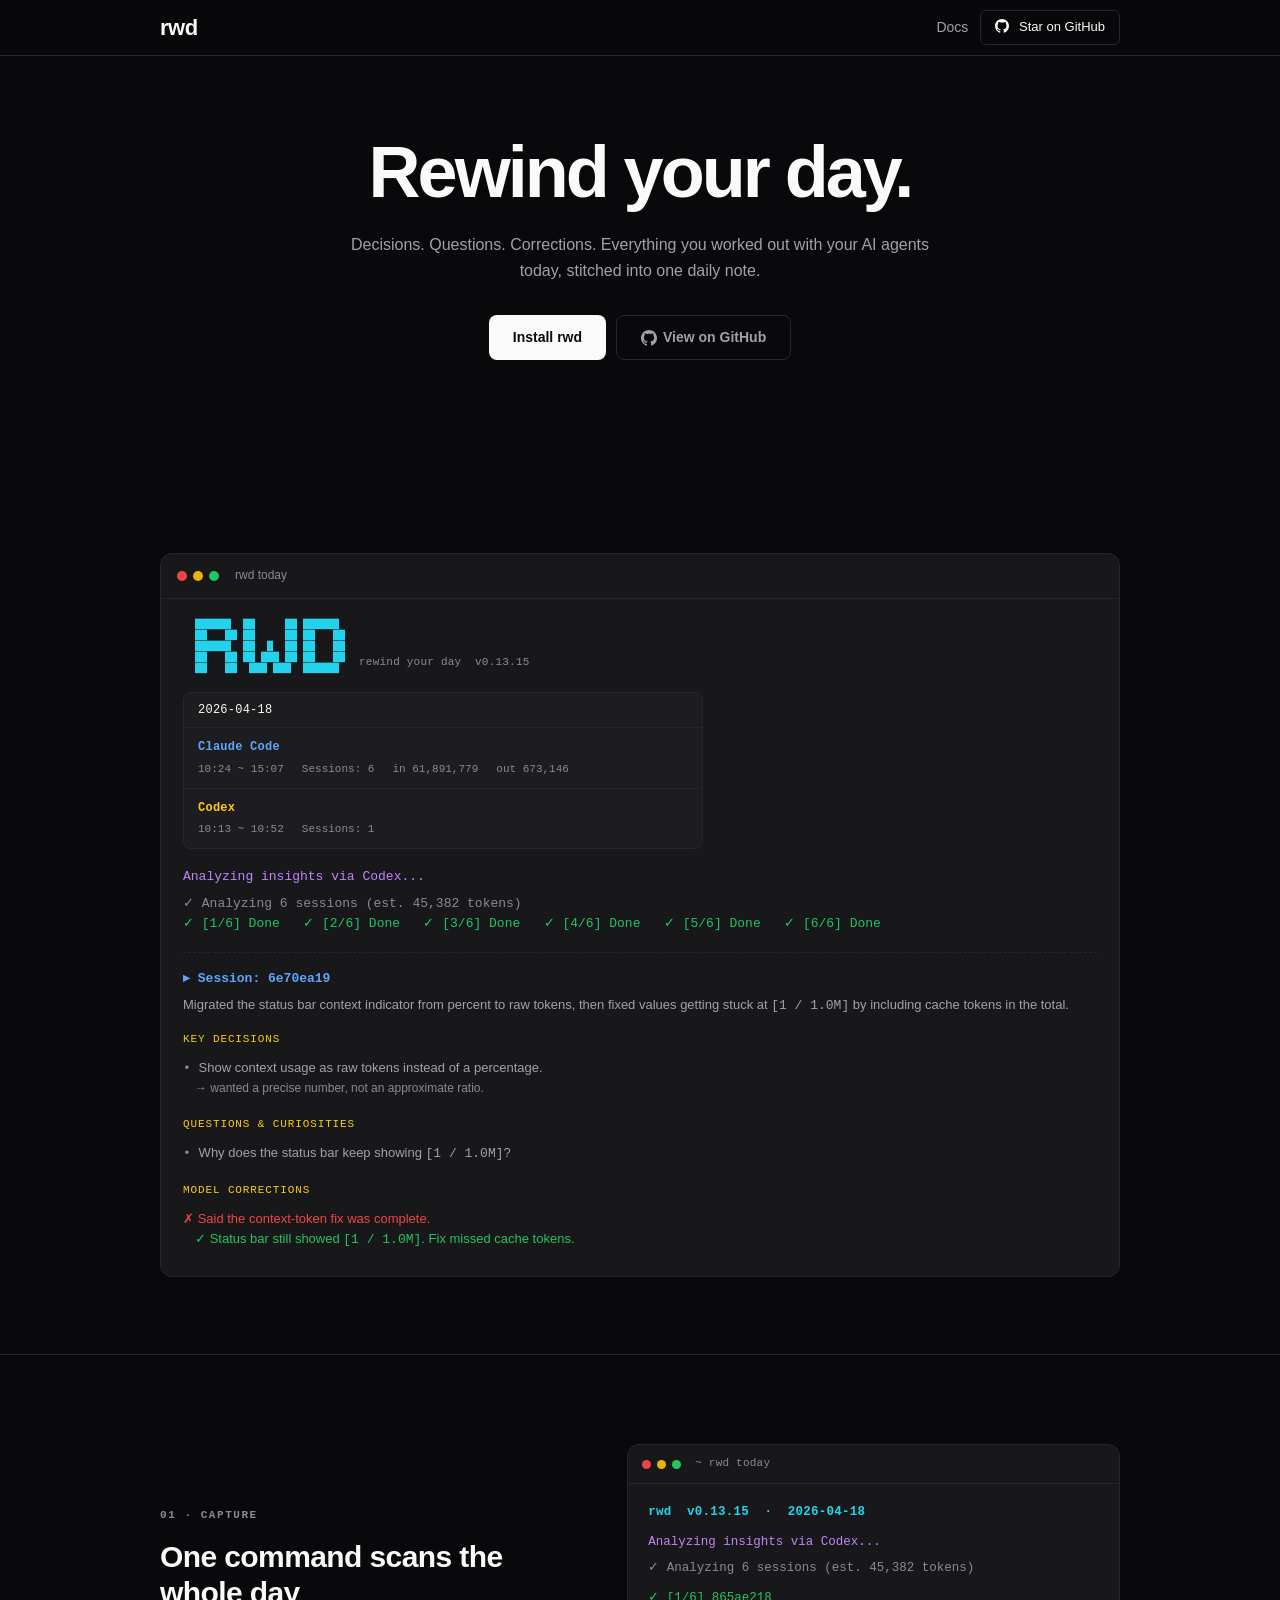
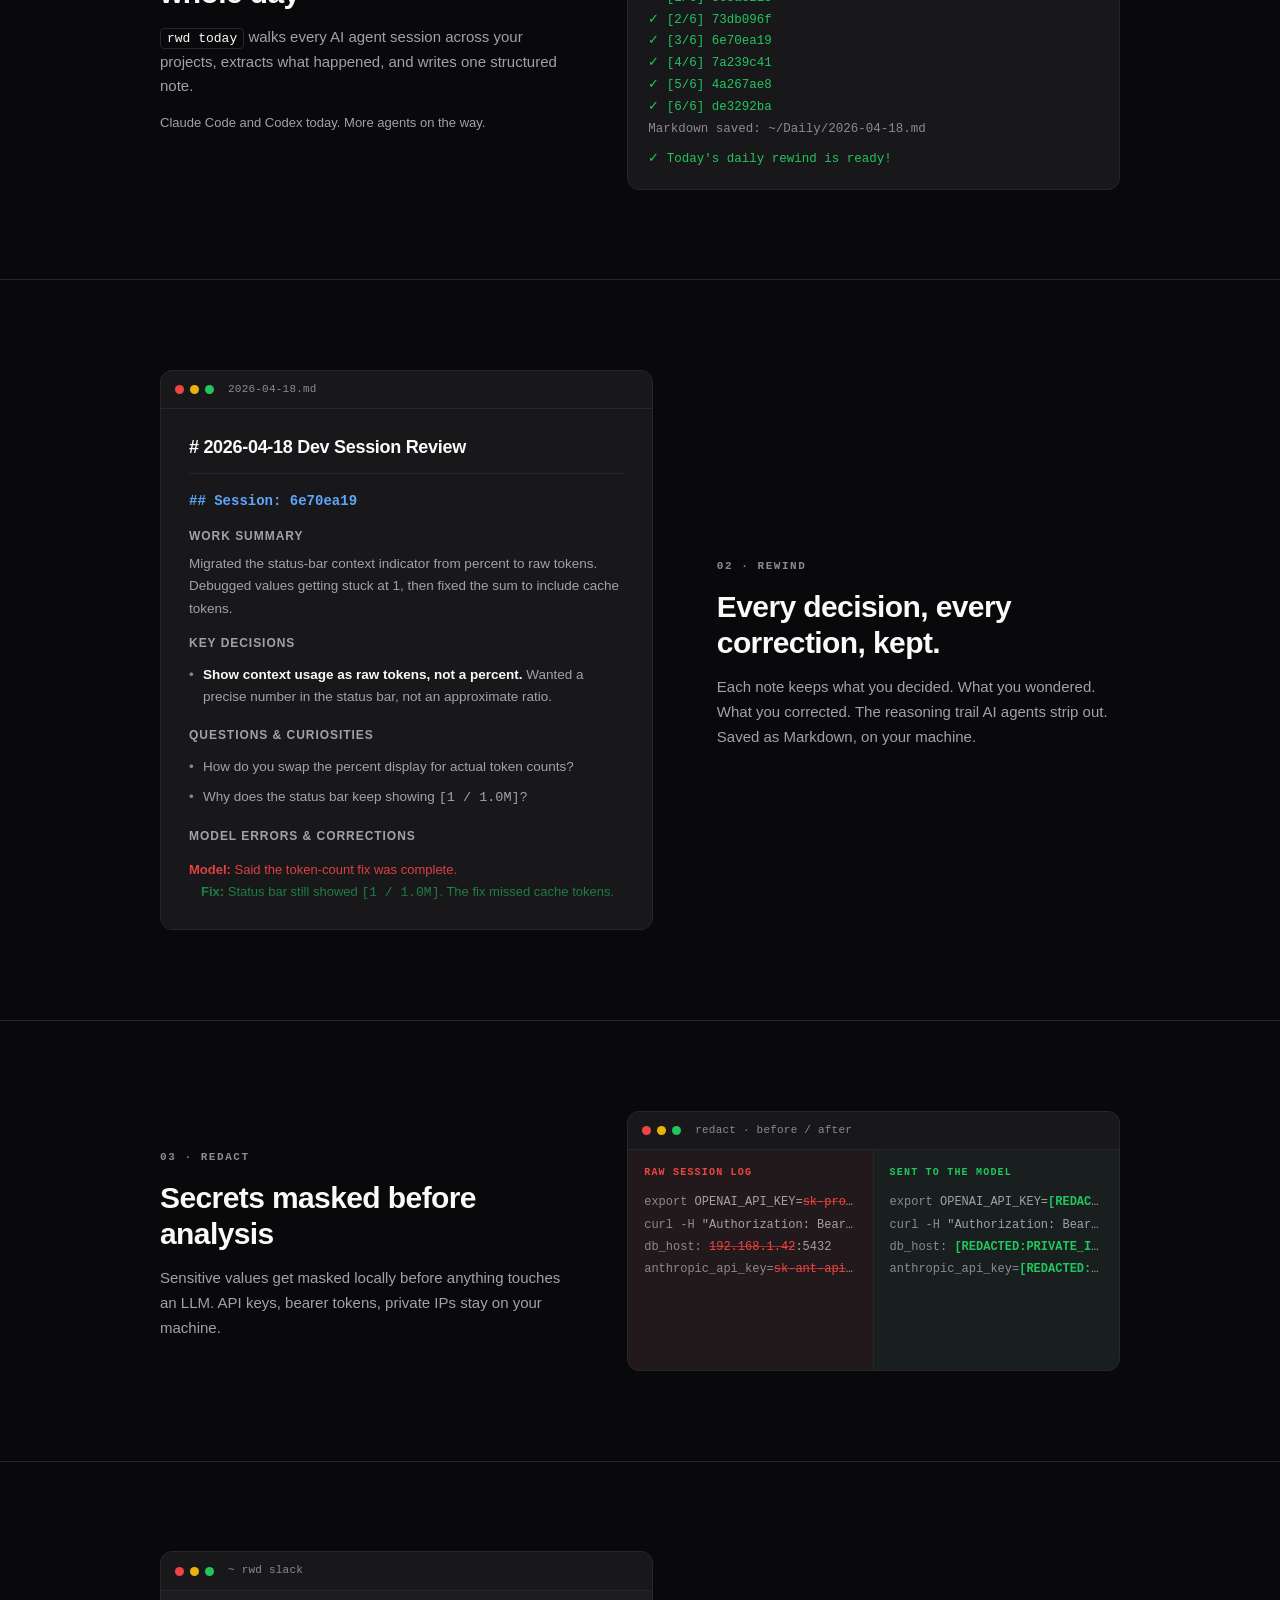
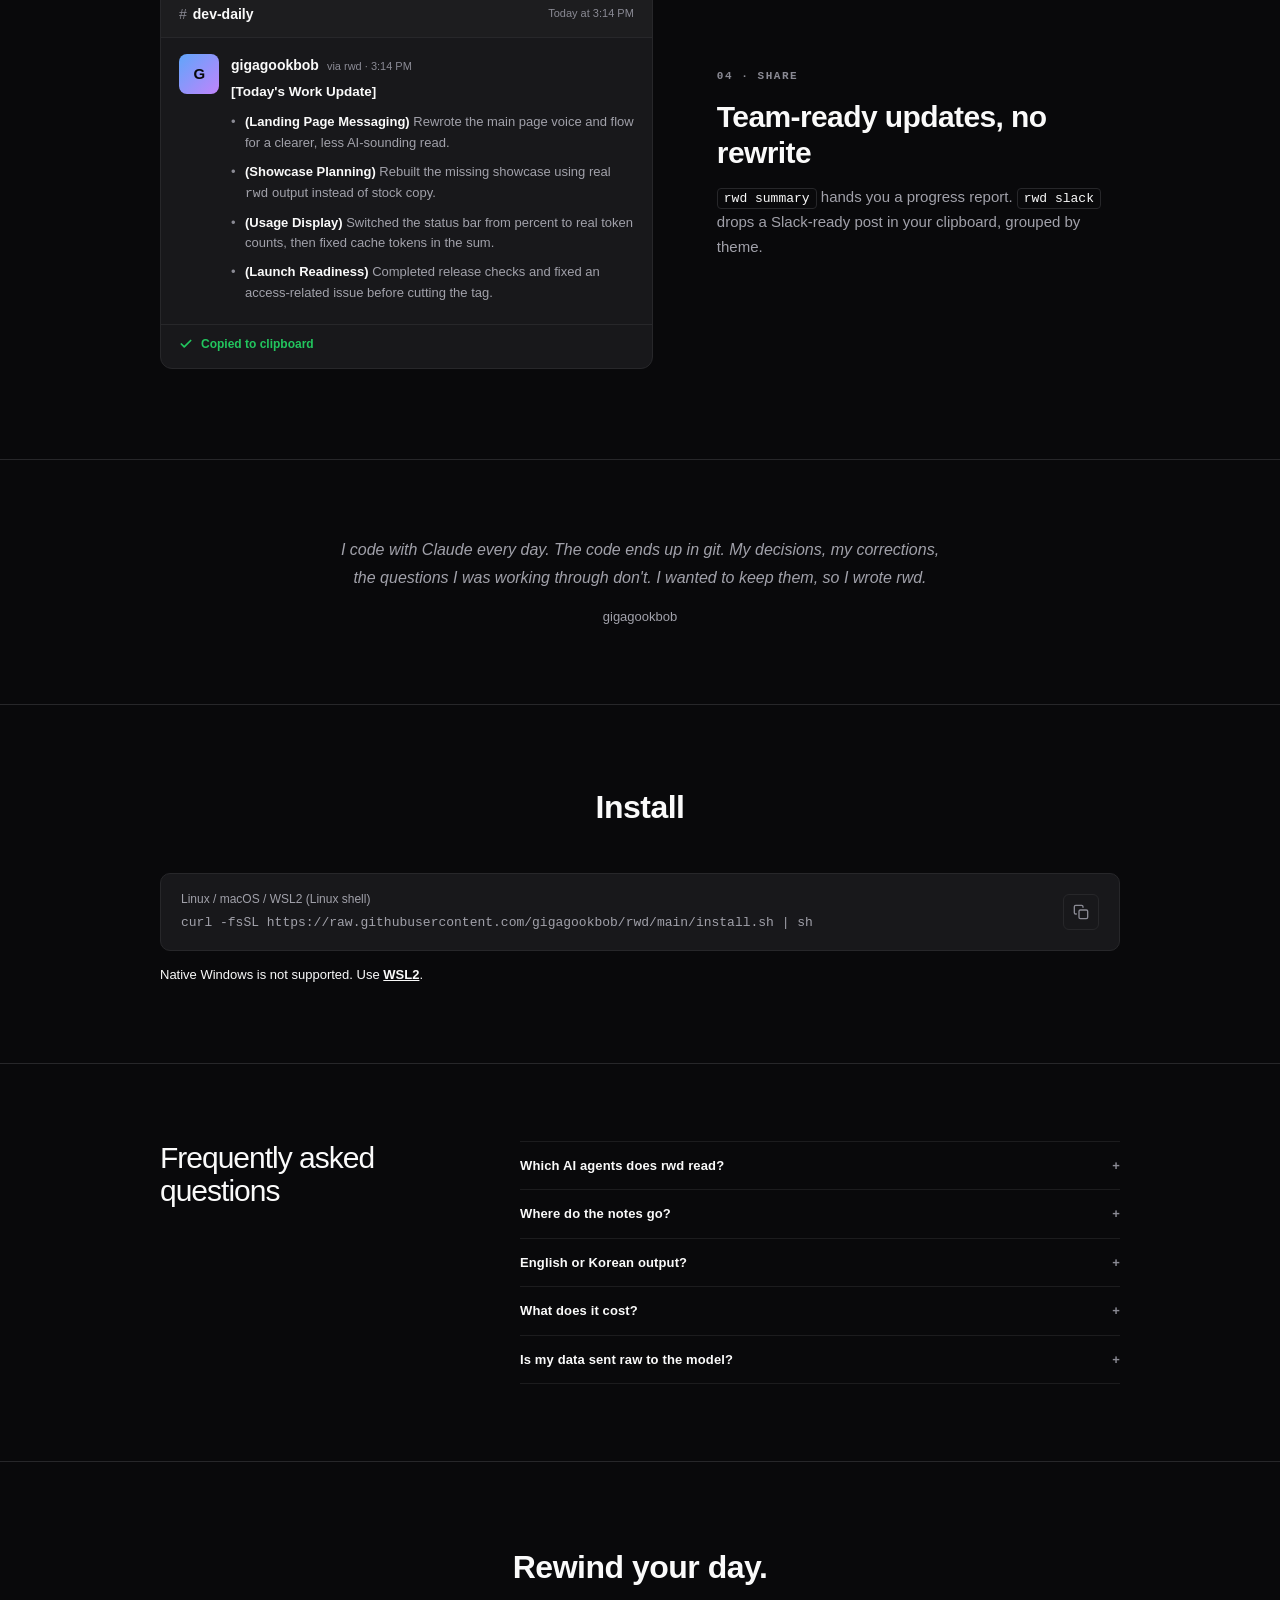
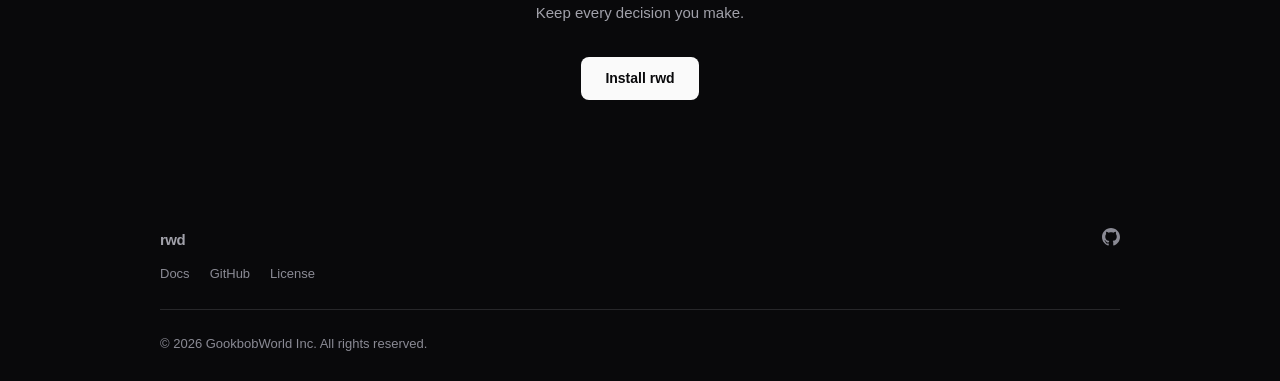
==== website/index.html @ d630ac43 "chore: initialize rewind monorepo (cli + website) Combine the rwd CLI and rwd-website projects into " ====
<!doctype html>
<html lang="en">
  <head>
    <meta charset="UTF-8" />
    <meta name="viewport" content="width=device-width, initial-scale=1.0" />
    <title>rwd: Rewind your day. Daily notes for Claude Code, Codex, and other AI agents.</title>
    <meta
      name="description"
      content="Open-source CLI for AI agents like Claude Code and Codex. Turns your coding day into one daily note of decisions, questions, and corrections."
    />
    <meta name="robots" content="index,follow,max-image-preview:large" />
    <meta name="theme-color" content="#09090b" />
    <link rel="canonical" href="https://www.rewind.day/" />
    <link rel="icon" href="/favicon.svg" type="image/svg+xml" />
    <link rel="icon" href="/favicon.ico" sizes="any" />

    <!-- Open Graph -->
    <meta
      property="og:title"
      content="rwd: Rewind your day. Daily notes for Claude Code, Codex, and other AI agents."
    />
    <meta
      property="og:description"
      content="Open-source CLI for AI agents like Claude Code and Codex. Turns your coding day into one daily note of decisions, questions, and corrections."
    />
    <meta property="og:type" content="website" />
    <meta property="og:url" content="https://www.rewind.day/" />
    <meta property="og:site_name" content="rwd" />
    <meta property="og:image" content="https://www.rewind.day/assets/og-image.png" />
    <meta property="og:image:secure_url" content="https://www.rewind.day/assets/og-image.png" />
    <meta property="og:image:type" content="image/png" />
    <meta property="og:image:width" content="1200" />
    <meta property="og:image:height" content="630" />
    <meta
      property="og:image:alt"
      content="rwd, an open-source CLI that turns your AI agent sessions into a daily note."
    />
    <meta property="og:locale" content="en_US" />

    <!-- Twitter -->
    <meta name="twitter:card" content="summary_large_image" />
    <meta
      name="twitter:title"
      content="rwd: Rewind your day. Daily notes for Claude Code, Codex, and other AI agents."
    />
    <meta
      name="twitter:description"
      content="Open-source CLI for AI agents like Claude Code and Codex. Turns your coding day into one daily note of decisions, questions, and corrections."
    />
    <meta name="twitter:image" content="https://www.rewind.day/assets/og-image.png" />
    <meta
      name="twitter:image:alt"
      content="rwd, an open-source CLI that turns your AI agent sessions into a daily note."
    />

    <!-- Schema.org -->
    <script type="application/ld+json">
      {
        "@context": "https://schema.org",
        "@graph": [
          {
            "@type": "WebSite",
            "name": "rwd",
            "url": "https://www.rewind.day/",
            "description": "Open-source CLI for AI agents like Claude Code and Codex. Turns your coding day into one daily note of decisions, questions, and corrections."
          },
          {
            "@type": "SoftwareApplication",
            "name": "rwd",
            "applicationCategory": "DeveloperApplication",
            "operatingSystem": "macOS, Linux, WSL2 (Linux shell)",
            "description": "Open-source CLI for AI agents like Claude Code and Codex. Turns your coding day into one daily note of decisions, questions, and corrections.",
            "url": "https://www.rewind.day/",
            "image": "https://www.rewind.day/assets/og-image.png",
            "license": "https://github.com/gigagookbob/rwd/blob/main/LICENSE",
            "sameAs": ["https://github.com/gigagookbob/rwd"],
            "offers": {
              "@type": "Offer",
              "price": "0",
              "priceCurrency": "USD"
            },
            "featureList": [
              "Capture sessions from Claude Code and Codex automatically",
              "Keep decisions, questions, and corrections in a daily Markdown note",
              "Mask API keys, tokens, and private IPs locally before analysis",
              "Generate shareable summaries and Slack-ready posts"
            ]
          },
          {
            "@type": "FAQPage",
            "mainEntity": [
              {
                "@type": "Question",
                "name": "Which AI agents does rwd read?",
                "acceptedAnswer": {
                  "@type": "Answer",
                  "text": "Claude Code and Codex today. More CLIs on the way."
                }
              },
              {
                "@type": "Question",
                "name": "Where do the notes go?",
                "acceptedAnswer": {
                  "@type": "Answer",
                  "text": "Any folder you choose, as Markdown. Works well with Obsidian but doesn't require it."
                }
              },
              {
                "@type": "Question",
                "name": "English or Korean output?",
                "acceptedAnswer": {
                  "@type": "Answer",
                  "text": "Both. Add --lang en or --lang ko to today, summary, or slack."
                }
              },
              {
                "@type": "Question",
                "name": "What does it cost?",
                "acceptedAnswer": {
                  "@type": "Answer",
                  "text": "rwd is free and MIT licensed. You bring your own API key for whichever model it uses."
                }
              },
              {
                "@type": "Question",
                "name": "Is my data sent raw to the model?",
                "acceptedAnswer": {
                  "@type": "Answer",
                  "text": "No. API keys, bearer tokens, and private IPs are masked locally before anything is sent."
                }
              }
            ]
          }
        ]
      }
    </script>

    <link rel="stylesheet" href="css/00-tokens.css?v=6" />
    <link rel="stylesheet" href="css/01-base.css?v=6" />
    <link rel="stylesheet" href="css/02-layout.css?v=6" />
    <link rel="stylesheet" href="css/03-components.css?v=6" />
    <link rel="stylesheet" href="css/04-showcase.css?v=6" />
    <link rel="stylesheet" href="css/05-utilities.css?v=6" />
    <link rel="stylesheet" href="css/06-responsive.css?v=6" />
  </head>
  <body>
    <svg
      aria-hidden="true"
      focusable="false"
      width="0"
      height="0"
      style="position: absolute; width: 0; height: 0; overflow: hidden"
    >
      <symbol id="icon-github" viewBox="0 0 32 32">
        <path
          fill-rule="evenodd"
          clip-rule="evenodd"
          d="M16 0C7.16 0 0 7.16 0 16C0 23.08 4.58 29.06 10.94 31.18C11.74 31.32 12.04 30.84 12.04 30.42C12.04 30.04 12.02 28.78 12.02 27.44C8 28.18 6.96 26.46 6.64 25.56C6.46 25.1 5.68 23.68 5 23.3C4.44 23 3.64 22.26 4.98 22.24C6.24 22.22 7.14 23.4 7.44 23.88C8.88 26.3 11.18 25.62 12.1 25.2C12.24 24.16 12.66 23.46 13.12 23.06C9.56 22.66 5.84 21.28 5.84 15.16C5.84 13.42 6.46 11.98 7.48 10.86C7.32 10.46 6.76 8.82 7.64 6.62C7.64 6.62 8.98 6.2 12.04 8.26C13.32 7.9 14.68 7.72 16.04 7.72C17.4 7.72 18.76 7.9 20.04 8.26C23.1 6.18 24.44 6.62 24.44 6.62C25.32 8.82 24.76 10.46 24.6 10.86C25.62 11.98 26.24 13.4 26.24 15.16C26.24 21.3 22.5 22.66 18.94 23.06C19.52 23.56 20.02 24.52 20.02 26.02C20.02 28.16 20 29.88 20 30.42C20 30.84 20.3 31.34 21.1 31.18C27.42 29.06 32 23.06 32 16C32 7.16 24.84 0 16 0Z"
        />
      </symbol>
      <symbol
        id="icon-copy"
        viewBox="0 0 24 24"
        fill="none"
        stroke="currentColor"
        stroke-width="2"
        stroke-linecap="round"
        stroke-linejoin="round"
      >
        <rect x="9" y="9" width="13" height="13" rx="2" ry="2" />
        <path d="M5 15H4a2 2 0 0 1-2-2V4a2 2 0 0 1 2-2h9a2 2 0 0 1 2 2v1" />
      </symbol>
      <symbol
        id="icon-check"
        viewBox="0 0 24 24"
        fill="none"
        stroke="currentColor"
        stroke-width="2"
        stroke-linecap="round"
        stroke-linejoin="round"
      >
        <polyline points="20 6 9 17 4 12" />
      </symbol>
    </svg>

    <!-- Nav -->
    <nav class="nav" aria-label="Primary">
      <div class="nav-inner">
        <div class="nav-left">
          <a href="/" class="nav-logo">rwd</a>
        </div>
        <div class="nav-right">
          <a
            href="https://github.com/gigagookbob/rwd#readme"
            target="_blank"
            rel="noopener"
            class="nav-link"
            >Docs</a
          >
          <a
            href="https://github.com/gigagookbob/rwd"
            target="_blank"
            rel="noopener"
            class="nav-github-btn"
          >
            <svg class="icon" width="14" height="14" viewBox="0 0 32 32" fill="currentColor">
              <use href="#icon-github"></use>
            </svg>
            <span>Star on GitHub</span>
          </a>
        </div>
      </div>
    </nav>

    <main>
      <!-- Hero -->
      <section class="hero">
        <div class="container">
          <h1 class="hero-title">Rewind your day.</h1>
          <p class="hero-subtitle">
            Decisions. Questions. Corrections. Everything you worked out with your AI agents today, stitched into one daily note.
          </p>
          <div class="hero-cta">
            <a href="#install" class="btn btn-primary">Install rwd</a>
            <a
              href="https://github.com/gigagookbob/rwd"
              target="_blank"
              rel="noopener"
              class="btn btn-secondary"
              ><svg class="icon" width="16" height="16" viewBox="0 0 32 32" fill="currentColor">
                <use href="#icon-github"></use>
              </svg>
              <span>View on GitHub</span></a
            >
          </div>
        </div>
      </section>

      <!-- Terminal Demo -->
      <section class="terminal-section">
        <div class="container">
          <div class="terminal terminal-live" id="terminalDemo">
            <div class="terminal-header">
              <div class="terminal-dots">
                <span class="dot dot-red"></span>
                <span class="dot dot-yellow"></span>
                <span class="dot dot-green"></span>
              </div>
              <span class="terminal-title">rwd today</span>
            </div>
            <div class="terminal-body" aria-label="rwd today output: daily session review for 2026-04-18">
              <div class="rwd-banner">
                <pre>  ██████  ██     ██ ██████
  ██   ██ ██     ██ ██   ██
  ██████  ██  █  ██ ██   ██
  ██   ██ ██ ███ ██ ██   ██
  ██   ██  ███ ███  ██████</pre>
                <span class="rwd-banner-meta">rewind your day &nbsp;v0.13.15</span>
              </div>

              <div class="rwd-summary-card">
                <div class="rwd-summary-head">2026-04-18</div>
                <div class="rwd-summary-body">
                  <div class="rwd-summary-row">
                    <div class="rwd-summary-agent rwd-summary-agent--claude">Claude Code</div>
                    <div class="rwd-summary-meta">
                      <span>10:24 ~ 15:07</span>
                      <span>Sessions: 6</span>
                      <span>in 61,891,779</span>
                      <span>out 673,146</span>
                    </div>
                  </div>
                  <div class="rwd-summary-row">
                    <div class="rwd-summary-agent rwd-summary-agent--codex">Codex</div>
                    <div class="rwd-summary-meta">
                      <span>10:13 ~ 10:52</span>
                      <span>Sessions: 1</span>
                    </div>
                  </div>
                </div>
              </div>

              <span class="rwd-line rwd-line--magenta">Analyzing insights via Codex...</span>
              <span class="rwd-line rwd-line--dim">&#10003; Analyzing 6 sessions (est. 45,382 tokens)</span>
              <span class="rwd-line rwd-line--check">&#10003; [1/6] Done &nbsp; &#10003; [2/6] Done &nbsp; &#10003; [3/6] Done &nbsp; &#10003; [4/6] Done &nbsp; &#10003; [5/6] Done &nbsp; &#10003; [6/6] Done</span>

              <div class="rwd-session-block">
                <div class="rwd-session-head">&#9656; Session: 6e70ea19</div>
                <p class="rwd-session-summary">Migrated the status bar context indicator from percent to raw tokens, then fixed values getting stuck at <code>[1 / 1.0M]</code> by including cache tokens in the total.</p>

                <div class="rwd-section-label">Key Decisions</div>
                <ul class="rwd-list">
                  <li>
                    Show context usage as raw tokens instead of a percentage.
                    <span class="rwd-reason">&rarr; wanted a precise number, not an approximate ratio.</span>
                  </li>
                </ul>

                <div class="rwd-section-label">Questions &amp; Curiosities</div>
                <ul class="rwd-list">
                  <li>Why does the status bar keep showing <code>[1 / 1.0M]</code>?</li>
                </ul>

                <div class="rwd-section-label">Model Corrections</div>
                <ul class="rwd-corrections">
                  <li class="rwd-correction">
                    <span class="rwd-correction-wrong">Said the context-token fix was complete.</span>
                    <span class="rwd-correction-right">Status bar still showed <code>[1 / 1.0M]</code>. Fix missed cache tokens.</span>
                  </li>
                </ul>
              </div>
            </div>
          </div>
        </div>
      </section>

      <div class="divider"></div>

      <!-- Showcase 1: Capture -->
      <section class="showcase fade-in">
        <div class="showcase-inner">
          <div class="showcase-text">
            <span class="showcase-eyebrow">01 · Capture</span>
            <h2 class="showcase-title">One command scans the whole day</h2>
            <p class="showcase-desc">
              <code>rwd today</code> walks every AI agent session across your projects, extracts what happened, and writes one structured note.
            </p>
            <p class="showcase-note">Claude Code and Codex today. More agents on the way.</p>
          </div>
          <div class="mockup mockup-progress">
            <div class="mockup-header">
              <div class="mockup-dots"><span></span><span></span><span></span></div>
              <span class="mockup-title">~ rwd today</span>
            </div>
            <div class="mockup-body">
              <span class="progress-line progress-banner">rwd &nbsp;v0.13.15 &nbsp;&middot;&nbsp; 2026-04-18</span>
              <span class="progress-line progress-magenta">Analyzing insights via Codex...</span>
              <span class="progress-line progress-info">&#10003; Analyzing 6 sessions (est. 45,382 tokens)</span>
              <span class="progress-line progress-step-done">&#10003; [1/6] 865ae218</span>
              <span class="progress-line progress-step-done">&#10003; [2/6] 73db096f</span>
              <span class="progress-line progress-step-done">&#10003; [3/6] 6e70ea19</span>
              <span class="progress-line progress-step-done">&#10003; [4/6] 7a239c41</span>
              <span class="progress-line progress-step-done">&#10003; [5/6] 4a267ae8</span>
              <span class="progress-line progress-step-done">&#10003; [6/6] de3292ba</span>
              <span class="progress-divider" aria-hidden="true"></span>
              <span class="progress-line progress-info">Markdown saved: <span class="progress-uuid">~/Daily/2026-04-18.md</span></span>
              <span class="progress-line progress-step-done">&#10003; Today's daily rewind is ready!</span>
            </div>
          </div>
        </div>
      </section>

      <div class="divider"></div>

      <!-- Showcase 2: Rewind -->
      <section class="showcase fade-in">
        <div class="showcase-inner showcase-inner--reversed">
          <div class="showcase-text">
            <span class="showcase-eyebrow">02 · Rewind</span>
            <h2 class="showcase-title">Every decision, every correction, kept.</h2>
            <p class="showcase-desc">
              Each note keeps what you decided. What you wondered. What you corrected. The reasoning trail AI agents strip out. Saved as Markdown, on your machine.
            </p>
          </div>
          <div class="mockup mockup-note">
            <div class="mockup-header">
              <div class="mockup-dots"><span></span><span></span><span></span></div>
              <span class="mockup-title">2026-04-18.md</span>
            </div>
            <div class="mockup-body">
              <h3 class="note-title"># 2026-04-18 Dev Session Review</h3>
              <div class="note-h2 note-h2--session">## Session: 6e70ea19</div>

              <div class="note-h3">Work Summary</div>
              <p class="note-p">Migrated the status-bar context indicator from percent to raw tokens. Debugged values getting stuck at 1, then fixed the sum to include cache tokens.</p>

              <div class="note-h3">Key Decisions</div>
              <ul class="note-list">
                <li><strong>Show context usage as raw tokens, not a percent.</strong> Wanted a precise number in the status bar, not an approximate ratio.</li>
              </ul>

              <div class="note-h3">Questions &amp; Curiosities</div>
              <ul class="note-list">
                <li>How do you swap the percent display for actual token counts?</li>
                <li>Why does the status bar keep showing <code>[1 / 1.0M]</code>?</li>
              </ul>

              <div class="note-h3">Model Errors &amp; Corrections</div>
              <div class="note-correction">
                <span class="note-correction-model">Said the token-count fix was complete.</span>
                <span class="note-correction-fix">Status bar still showed <code>[1 / 1.0M]</code>. The fix missed cache tokens.</span>
              </div>
            </div>
          </div>
        </div>
      </section>

      <div class="divider"></div>

      <!-- Showcase 3: Redact -->
      <section class="showcase fade-in">
        <div class="showcase-inner">
          <div class="showcase-text">
            <span class="showcase-eyebrow">03 · Redact</span>
            <h2 class="showcase-title">Secrets masked before analysis</h2>
            <p class="showcase-desc">
              Sensitive values get masked locally before anything touches an LLM. API keys, bearer tokens, private IPs stay on your machine.
            </p>
          </div>
          <div class="mockup mockup-diff">
            <div class="mockup-header">
              <div class="mockup-dots"><span></span><span></span><span></span></div>
              <span class="mockup-title">redact · before / after</span>
            </div>
            <div class="mockup-body">
              <div class="diff-cols">
                <div class="diff-col diff-col--raw">
                  <div class="diff-col-label">Raw session log</div>
                  <span class="diff-line"><span class="diff-line--dim">export</span> OPENAI_API_KEY=<span class="diff-secret">sk-proj-Rip3ZAtl...</span></span>
                  <span class="diff-line"><span class="diff-line--dim">curl -H</span> "Authorization: Bearer <span class="diff-secret">eyJhbGciOi...</span>"</span>
                  <span class="diff-line"><span class="diff-line--dim">db_host:</span> <span class="diff-secret">192.168.1.42</span>:5432</span>
                  <span class="diff-line"><span class="diff-line--dim">anthropic_api_key=</span><span class="diff-secret">sk-ant-api03-dSYa...</span></span>
                </div>
                <div class="diff-col diff-col--masked">
                  <div class="diff-col-label">Sent to the model</div>
                  <span class="diff-line"><span class="diff-line--dim">export</span> OPENAI_API_KEY=<span class="diff-mask">[REDACTED:API_KEY]</span></span>
                  <span class="diff-line"><span class="diff-line--dim">curl -H</span> "Authorization: Bearer <span class="diff-mask">[REDACTED:BEARER]</span>"</span>
                  <span class="diff-line"><span class="diff-line--dim">db_host:</span> <span class="diff-mask">[REDACTED:PRIVATE_IP]</span>:5432</span>
                  <span class="diff-line"><span class="diff-line--dim">anthropic_api_key=</span><span class="diff-mask">[REDACTED:API_KEY]</span></span>
                </div>
              </div>
            </div>
          </div>
        </div>
      </section>

      <div class="divider"></div>

      <!-- Showcase 4: Share -->
      <section class="showcase fade-in">
        <div class="showcase-inner showcase-inner--reversed">
          <div class="showcase-text">
            <span class="showcase-eyebrow">04 · Share</span>
            <h2 class="showcase-title">Team-ready updates, no rewrite</h2>
            <p class="showcase-desc">
              <code>rwd summary</code> hands you a progress report. <code>rwd slack</code> drops a Slack-ready post in your clipboard, grouped by theme.
            </p>
          </div>
          <div class="mockup mockup-chat">
            <div class="mockup-header">
              <div class="mockup-dots"><span></span><span></span><span></span></div>
              <span class="mockup-title">~ rwd slack</span>
            </div>
            <div class="mockup-body">
              <div class="chat-header">
                <span class="chat-channel">dev-daily</span>
                <span class="chat-meta">Today at 3:14 PM</span>
              </div>
              <div class="chat-message">
                <div class="chat-avatar" aria-hidden="true">G</div>
                <div>
                  <div class="chat-author-line">
                    <span class="chat-author">gigagookbob</span>
                    <span class="chat-time">via rwd &middot; 3:14 PM</span>
                  </div>
                  <div class="chat-title">[Today's Work Update]</div>
                  <div class="chat-body">
                    <ul class="chat-list">
                      <li><span class="chat-tag">(Landing Page Messaging)</span> Rewrote the main page voice and flow for a clearer, less AI-sounding read.</li>
                      <li><span class="chat-tag">(Showcase Planning)</span> Rebuilt the missing showcase using real <code>rwd</code> output instead of stock copy.</li>
                      <li><span class="chat-tag">(Usage Display)</span> Switched the status bar from percent to real token counts, then fixed cache tokens in the sum.</li>
                      <li><span class="chat-tag">(Launch Readiness)</span> Completed release checks and fixed an access-related issue before cutting the tag.</li>
                    </ul>
                  </div>
                </div>
              </div>
              <div class="chat-footer">
                <svg viewBox="0 0 24 24" fill="none" stroke="currentColor" stroke-width="3" stroke-linecap="round" stroke-linejoin="round" aria-hidden="true">
                  <polyline points="20 6 9 17 4 12" />
                </svg>
                Copied to clipboard
              </div>
            </div>
          </div>
        </div>
      </section>

      <div class="divider"></div>

      <!-- Maker's Note -->
      <section class="section fade-in" aria-label="Maker's Note">
        <div class="container">
          <div class="maker-note">
            <p class="maker-note-body">
              I code with Claude every day. The code ends up in git. My decisions, my corrections, the questions I was working through don't. I wanted to keep them, so I wrote rwd.
            </p>
            <p class="maker-note-sign">gigagookbob</p>
          </div>
        </div>
      </section>

      <div class="divider"></div>

      <!-- Install -->
      <section class="section fade-in" id="install">
        <div class="container">
          <h2 class="section-title install-title">Install</h2>
          <div class="section-subtitle-spacer"></div>
          <div class="install-blocks">
            <div class="install-block">
              <div class="install-info">
                <span class="install-platform">Linux / macOS / WSL2 (Linux shell)</span>
                <code class="install-cmd"
                  >curl -fsSL https://raw.githubusercontent.com/gigagookbob/rwd/main/install.sh |
                  sh</code
                >
              </div>
              <button
                class="copy-btn"
                data-copy="curl -fsSL https://raw.githubusercontent.com/gigagookbob/rwd/main/install.sh | sh"
              >
                <svg class="copy-icon" width="16" height="16" viewBox="0 0 24 24">
                  <use href="#icon-copy"></use>
                </svg>
              </button>
            </div>
          </div>
          <p class="install-note">
            Native Windows is not supported. Use
            <a href="https://learn.microsoft.com/en-us/windows/wsl/install" target="_blank" rel="noopener"
              ><strong><u>WSL2</u></strong></a
            >.
          </p>
        </div>
      </section>

      <div class="divider"></div>

      <!-- FAQ -->
      <section class="section fade-in faq-section" id="faq">
        <div class="container faq-layout">
          <h2 class="section-title faq-title">Frequently asked questions</h2>
          <div class="faq-list">
            <div class="faq-item">
              <button class="faq-question" aria-expanded="false">
                <span>Which AI agents does rwd read?</span>
                <span class="faq-icon">+</span>
              </button>
              <div class="faq-answer">
                <p>Claude Code and Codex today. More CLIs on the way.</p>
              </div>
            </div>
            <div class="faq-item">
              <button class="faq-question" aria-expanded="false">
                <span>Where do the notes go?</span>
                <span class="faq-icon">+</span>
              </button>
              <div class="faq-answer">
                <p>Any folder you choose, as Markdown. Works well with Obsidian but doesn't require it.</p>
              </div>
            </div>
            <div class="faq-item">
              <button class="faq-question" aria-expanded="false">
                <span>English or Korean output?</span>
                <span class="faq-icon">+</span>
              </button>
              <div class="faq-answer">
                <p>Both. Add <code>--lang en</code> or <code>--lang ko</code> to <code>today</code>, <code>summary</code>, or <code>slack</code>.</p>
              </div>
            </div>
            <div class="faq-item">
              <button class="faq-question" aria-expanded="false">
                <span>What does it cost?</span>
                <span class="faq-icon">+</span>
              </button>
              <div class="faq-answer">
                <p>rwd is free and MIT licensed. You bring your own API key for whichever model it uses.</p>
              </div>
            </div>
            <div class="faq-item">
              <button class="faq-question" aria-expanded="false">
                <span>Is my data sent raw to the model?</span>
                <span class="faq-icon">+</span>
              </button>
              <div class="faq-answer">
                <p>No. API keys, bearer tokens, and private IPs are masked locally before anything is sent.</p>
              </div>
            </div>
          </div>
        </div>
      </section>

      <!-- Footer CTA -->
      <section class="footer-cta">
        <div class="container">
          <h2 class="footer-cta-title">Rewind your day.</h2>
          <p class="footer-cta-sub">Keep every decision you make.</p>
          <div class="hero-cta">
            <a href="#install" class="btn btn-primary">Install rwd</a>
          </div>
        </div>
      </section>
    </main>

    <!-- Footer -->
    <footer class="footer">
      <div class="container">
        <div class="footer-top">
          <div class="footer-left">
            <span class="footer-logo">rwd</span>
            <nav class="footer-nav" aria-label="Footer">
              <a href="https://github.com/gigagookbob/rwd#readme" target="_blank" rel="noopener"
                >Docs</a
              >
              <a href="https://github.com/gigagookbob/rwd" target="_blank" rel="noopener">GitHub</a>
              <a
                href="https://github.com/gigagookbob/rwd/blob/main/LICENSE"
                target="_blank"
                rel="noopener"
                >License</a
              >
            </nav>
          </div>
          <div class="footer-right">
            <a
              href="https://github.com/gigagookbob/rwd"
              target="_blank"
              rel="noopener"
              aria-label="GitHub"
            >
              <svg width="18" height="18" viewBox="0 0 32 32" fill="currentColor">
                <use href="#icon-github"></use>
              </svg>
            </a>
          </div>
        </div>
        <div class="footer-divider"></div>
        <div class="footer-bottom">
          <span>&copy; 2026 GookbobWorld Inc. All rights reserved.</span>
        </div>
      </div>
    </footer>

    <script src="js/main.js"></script>
  </body>
</html>
---- website/css/00-tokens.css ----
/* === Tokens === */
:root {
  --bg-primary: #09090b;
  --bg-secondary: #18181b;
  --border: #27272a;
  --text-primary: #fafafa;
  --text-secondary: #a1a1aa;
  --text-muted: #a1a1aa;
  --text-dim: #8a8a94;
  --accent-green: #22c55e;
  --accent-red: #ef4444;
  --accent-yellow: #eab308;
  --cta-bg: #fafafa;
  --cta-text: #09090b;
  --font-sans: -apple-system, BlinkMacSystemFont, 'Segoe UI', Roboto, sans-serif;
  --font-mono: 'SF Mono', 'Fira Code', 'Cascadia Code', 'Consolas', monospace;
  --max-width: none;
  --content-width: 960px;
  --gutter: clamp(16px, calc((100vw - var(--content-width)) / 2), 320px);
  --section-padding: clamp(48px, 6vw, 80px) 0;
}
---- website/css/01-base.css ----
/* === Base === */
*,
*::before,
*::after {
  margin: 0;
  padding: 0;
  box-sizing: border-box;
}

html {
  scroll-behavior: smooth;
  -webkit-font-smoothing: antialiased;
  -moz-osx-font-smoothing: grayscale;
}

body {
  font-family: var(--font-sans);
  background: var(--bg-primary);
  color: var(--text-secondary);
  line-height: 1.6;
  overflow-x: hidden;
}

a {
  color: inherit;
  text-decoration: none;
}

.icon {
  vertical-align: -0.125em;
  margin-right: 6px;
}
---- website/css/02-layout.css ----
/* === Layout === */
.container {
  max-width: var(--max-width);
  margin: 0 auto;
  padding: 0;
}

.section {
  padding: var(--section-padding);
}

section > .container,
footer > .container {
  padding-left: var(--gutter);
  padding-right: var(--gutter);
}

.section-title {
  font-size: 24px;
  font-weight: 600;
  color: var(--text-primary);
  letter-spacing: -0.5px;
  text-align: center;
  margin-bottom: 8px;
}

.section-subtitle {
  font-size: 15px;
  color: var(--text-muted);
  text-align: center;
  margin-bottom: 40px;
}

.section-subtitle-spacer {
  height: 32px;
}

.divider {
  height: 1px;
  background: var(--border);
  max-width: var(--max-width);
  margin: 0 auto;
}
---- website/css/03-components.css ----
/* === Nav === */
.nav {
  position: sticky;
  top: 0;
  z-index: 100;
  background: rgba(9, 9, 11, 0.85);
  border-bottom: 1px solid var(--border);
  backdrop-filter: blur(12px);
  -webkit-backdrop-filter: blur(12px);
}

.nav-inner {
  display: flex;
  justify-content: space-between;
  align-items: center;
  max-width: var(--max-width);
  padding: 10px var(--gutter);
}

.nav-left {
  display: flex;
  align-items: center;
  gap: 32px;
}

.nav-logo {
  font-size: 22px;
  font-weight: 700;
  color: var(--text-primary);
  letter-spacing: -0.5px;
}

.nav-right {
  display: flex;
  align-items: center;
  gap: 12px;
}

.nav-link {
  font-size: 14px;
  color: var(--text-muted);
  transition: color 0.2s;
}

.nav-link:hover {
  color: var(--text-primary);
}

.nav-github-btn {
  font-size: 13px;
  color: var(--text-primary);
  padding: 6px 14px;
  border: 1px solid var(--border);
  border-radius: 6px;
  transition: background 0.2s;
}

.nav-github-btn:hover {
  background: var(--bg-secondary);
}

/* === Hero === */
.hero {
  text-align: center;
  padding: clamp(48px, 6vw, 80px) 0 clamp(24px, 4vw, 40px);
}

.hero-title {
  font-size: clamp(36px, 7vw, 72px);
  font-weight: 700;
  color: var(--text-primary);
  letter-spacing: clamp(-3px, -0.25vw, -1px);
  line-height: 1.1;
  margin: 0 auto;
}

.hero-subtitle {
  font-size: 16px;
  color: var(--text-muted);
  margin-top: 20px;
  margin-left: auto;
  margin-right: auto;
  line-height: 1.6;
  max-width: 600px;
}

.hero-cta {
  display: flex;
  gap: 10px;
  justify-content: center;
  margin-top: 32px;
}

/* === Buttons === */
.btn {
  display: inline-flex;
  align-items: center;
  padding: 10px 24px;
  border-radius: 8px;
  font-size: 14px;
  font-weight: 600;
  font-family: var(--font-sans);
  cursor: pointer;
  transition:
    opacity 0.2s,
    background 0.2s;
  border: none;
  text-decoration: none;
}

.btn:hover {
  opacity: 0.9;
}

.btn-primary {
  background: var(--cta-bg);
  color: var(--cta-text);
}

.btn-secondary {
  background: transparent;
  color: var(--text-secondary);
  border: 1px solid var(--border);
}

.btn-secondary:hover {
  background: var(--bg-secondary);
}

/* === Terminal === */
.terminal-section {
  padding: clamp(64px, 12vw, 160px) 0 clamp(40px, 6vw, 80px);
}

.terminal {
  margin: 0;
  max-width: none;
  background: var(--bg-secondary);
  border-radius: 12px;
  border: 1px solid var(--border);
  overflow: hidden;
}

.terminal-header {
  display: flex;
  align-items: center;
  gap: 8px;
  padding: 12px 16px;
  border-bottom: 1px solid var(--border);
}

.terminal-dots {
  display: flex;
  gap: 6px;
}

.dot {
  width: 10px;
  height: 10px;
  border-radius: 50%;
}

.dot-red {
  background: var(--accent-red);
}

.dot-yellow {
  background: var(--accent-yellow);
}

.dot-green {
  background: var(--accent-green);
}

.terminal-title {
  font-size: 12px;
  color: var(--text-dim);
  margin-left: 8px;
}

.terminal-body {
  padding: 0;
}

/* === Feature cards === */
.feature-grid {
  display: grid;
  grid-template-columns: 1fr 1fr;
  gap: 12px;
}

.feature-card {
  background: var(--bg-secondary);
  border-radius: 10px;
  padding: 24px;
  border: 1px solid var(--border);
}

.feature-title {
  font-size: 18px;
  font-weight: 600;
  color: var(--text-primary);
  letter-spacing: -0.3px;
  line-height: 1.3;
  margin: 0 0 10px;
}

.feature-desc {
  font-size: 14px;
  color: var(--text-secondary);
  line-height: 1.6;
  margin: 0;
}

.feature-desc code {
  font-family: var(--font-mono);
  font-size: 13px;
  background: var(--bg-primary);
  padding: 2px 6px;
  border-radius: 4px;
}

.feature-note {
  margin: 12px 0 0;
  font-size: 12px;
  color: var(--text-muted);
}

/* === Install === */
.install-blocks {
  display: flex;
  flex-direction: column;
  gap: 10px;
}

.install-title {
  font-size: clamp(22px, 2.8vw, 32px);
}

.install-block {
  display: flex;
  justify-content: space-between;
  align-items: center;
  background: var(--bg-secondary);
  border: 1px solid var(--border);
  border-radius: 10px;
  padding: 16px 20px;
  gap: 16px;
}

.install-info {
  flex: 1;
  min-width: 0;
}

.install-platform {
  display: block;
  font-size: 12px;
  color: var(--text-muted);
  margin-bottom: 4px;
}

.install-cmd {
  display: block;
  font-family: var(--font-mono);
  font-size: 13px;
  color: var(--text-secondary);
  overflow-x: auto;
  white-space: nowrap;
}

.copy-btn {
  flex-shrink: 0;
  display: flex;
  align-items: center;
  justify-content: center;
  width: 36px;
  height: 36px;
  padding: 0;
  background: none;
  border: 1px solid var(--border);
  border-radius: 6px;
  color: var(--text-dim);
  cursor: pointer;
  transition:
    color 0.2s,
    border-color 0.2s;
}

.copy-btn:hover {
  color: var(--text-secondary);
  border-color: var(--text-dim);
}

.copy-btn.copied {
  color: var(--accent-green);
  border-color: var(--accent-green);
}

.install-note {
  margin-top: 14px;
  font-size: 13px;
  color: var(--text-primary);
}

/* === FAQ === */
.faq-layout {
  display: grid;
  grid-template-columns: minmax(240px, 320px) minmax(0, 760px);
  gap: 40px;
  justify-content: space-between;
  align-items: start;
}

.faq-title {
  text-align: left;
  font-size: clamp(24px, 2.6vw, 30px);
  font-weight: 500;
  letter-spacing: -1px;
  line-height: 1.1;
  margin: 0;
}

.faq-list {
  max-width: none;
  margin: 0;
  border-top: 1px solid rgba(250, 250, 250, 0.08);
}

.faq-item {
  border-bottom: 1px solid rgba(250, 250, 250, 0.08);
}

.faq-question {
  width: 100%;
  display: flex;
  justify-content: space-between;
  align-items: center;
  padding: 15px 0;
  background: none;
  border: none;
  color: var(--text-primary);
  font-size: 13px;
  font-weight: 600;
  letter-spacing: 0.01em;
  line-height: 1.35;
  font-family: var(--font-sans);
  cursor: pointer;
  text-align: left;
}

.faq-icon {
  font-size: 13px;
  color: var(--text-dim);
  transition: transform 0.3s;
  flex-shrink: 0;
  margin-left: 24px;
}

.faq-item.open .faq-icon {
  transform: rotate(45deg);
  color: var(--text-primary);
}

.faq-answer {
  max-height: 0;
  overflow: hidden;
  transition: max-height 0.3s ease;
  padding-right: 24px;
}

.faq-answer p {
  padding-bottom: 16px;
  font-size: 13px;
  color: var(--text-muted);
  line-height: 1.6;
}

/* === Footer CTA === */
.footer-cta {
  text-align: center;
  padding: clamp(56px, 7vw, 80px) 0;
  border-top: 1px solid var(--border);
}

.footer-cta-title {
  font-size: clamp(22px, 2.8vw, 32px);
  font-weight: 600;
  color: var(--text-primary);
  letter-spacing: -0.5px;
  margin-bottom: 8px;
}

.footer-cta-sub {
  font-size: 15px;
  color: var(--text-muted);
  margin-bottom: 24px;
}

/* === Footer === */
.footer {
  padding: 48px 0 32px;
  font-size: 13px;
  color: var(--text-dim);
}

.footer-top {
  display: flex;
  justify-content: space-between;
  align-items: flex-start;
}

.footer-left {
  display: flex;
  flex-direction: column;
  gap: 12px;
}

.footer-logo {
  font-size: 15px;
  font-weight: 700;
  color: var(--text-secondary);
  letter-spacing: -0.5px;
}

.footer-nav {
  display: flex;
  gap: 20px;
}

.footer-nav a {
  font-size: 13px;
  color: var(--text-dim);
  transition: color 0.2s;
}

.footer-nav a:hover {
  color: var(--text-secondary);
}

.footer-right {
  display: flex;
  align-items: center;
  gap: 16px;
}

.footer-right a {
  color: var(--text-dim);
  transition: color 0.2s;
}

.footer-right a:hover {
  color: var(--text-secondary);
}

.footer-divider {
  height: 1px;
  background: var(--border);
  margin: 24px 0;
}

.footer-bottom {
  color: var(--text-dim);
}

/* === Maker's Note === */
.maker-note {
  max-width: 620px;
  margin: 0 auto;
  text-align: center;
}

.maker-note-body {
  font-style: italic;
  font-size: 16px;
  line-height: 1.7;
  color: var(--text-secondary);
  margin: 0;
}

.maker-note-sign {
  margin-top: 16px;
  font-size: 13px;
  color: var(--text-muted);
}
---- website/css/04-showcase.css ----
/* === Terminal (live HTML content) === */
.terminal-live .terminal-body {
  padding: 20px 22px 22px;
  font-family: var(--font-mono);
  font-size: 13px;
  line-height: 1.55;
  color: var(--text-secondary);
  overflow-x: auto;
}

.rwd-banner {
  display: grid;
  grid-template-columns: auto 1fr;
  gap: 14px;
  align-items: end;
  margin-bottom: 18px;
  color: #22d3ee;
}

.rwd-banner pre {
  font-family: var(--font-mono);
  font-size: 10px;
  line-height: 1.1;
  margin: 0;
  white-space: pre;
}

.rwd-banner-meta {
  color: var(--text-dim);
  font-size: 11px;
  padding-bottom: 2px;
  letter-spacing: 0.02em;
}

.rwd-summary-card {
  border: 1px solid var(--border);
  border-radius: 8px;
  background: rgba(250, 250, 250, 0.02);
  max-width: 520px;
  margin: 0 0 18px;
  overflow: hidden;
}

.rwd-summary-head {
  padding: 8px 14px;
  border-bottom: 1px solid var(--border);
  font-size: 12px;
  color: var(--text-primary);
  font-variant-numeric: tabular-nums;
  letter-spacing: 0.02em;
}

.rwd-summary-body {
  display: grid;
  grid-template-columns: 1fr;
}

.rwd-summary-row {
  padding: 10px 14px;
  border-bottom: 1px solid var(--border);
}

.rwd-summary-row:last-child {
  border-bottom: 0;
}

.rwd-summary-agent {
  font-size: 12px;
  font-weight: 600;
  margin-bottom: 4px;
  letter-spacing: 0.02em;
}

.rwd-summary-agent--claude {
  color: #60a5fa;
}

.rwd-summary-agent--codex {
  color: #facc15;
}

.rwd-summary-meta {
  font-size: 11px;
  color: var(--text-dim);
  display: flex;
  flex-wrap: wrap;
  gap: 4px 18px;
  font-variant-numeric: tabular-nums;
}

.rwd-summary-meta span {
  white-space: nowrap;
}

.rwd-line {
  display: block;
  white-space: pre-wrap;
}

.rwd-line--magenta {
  color: #c084fc;
  margin: 12px 0 6px;
}

.rwd-line--dim {
  color: var(--text-dim);
}

.rwd-line--check {
  color: var(--accent-green);
}

.rwd-session-block {
  margin-top: 18px;
  padding-top: 16px;
  border-top: 1px dashed var(--border);
}

.rwd-session-head {
  color: #60a5fa;
  font-weight: 600;
  margin-bottom: 6px;
}

.rwd-session-summary {
  color: var(--text-secondary);
  margin-bottom: 14px;
  white-space: normal;
  font-family: var(--font-sans);
  font-size: 13px;
  line-height: 1.6;
}

.rwd-section-label {
  color: #facc15;
  font-size: 11px;
  letter-spacing: 0.08em;
  text-transform: uppercase;
  margin: 14px 0 6px;
}

.rwd-section-label:first-of-type {
  margin-top: 0;
}

.rwd-list {
  list-style: none;
  margin: 0;
  padding: 0;
}

.rwd-list li {
  padding: 4px 0;
  font-family: var(--font-sans);
  font-size: 13px;
  line-height: 1.55;
}

.rwd-list li::before {
  content: "• ";
  color: var(--text-dim);
  font-family: var(--font-mono);
}

.rwd-reason {
  display: block;
  margin-left: 12px;
  color: var(--text-dim);
  font-size: 12px;
  font-style: normal;
}

.rwd-corrections {
  list-style: none;
  margin: 0;
  padding: 0;
  font-family: var(--font-sans);
  font-size: 13px;
  line-height: 1.55;
}

.rwd-correction {
  padding: 4px 0;
}

.rwd-correction-wrong,
.rwd-correction-right {
  display: block;
}

.rwd-correction-wrong {
  color: var(--accent-red);
}

.rwd-correction-wrong::before {
  content: "✗ ";
}

.rwd-correction-right {
  color: var(--accent-green);
  margin-left: 12px;
}

.rwd-correction-right::before {
  content: "✓ ";
}

/* === Showcase layout === */
.showcase {
  padding: clamp(56px, 7vw, 96px) 0;
}

.showcase-inner {
  display: grid;
  grid-template-columns: minmax(0, 45fr) minmax(0, 55fr);
  gap: clamp(32px, 5vw, 64px);
  align-items: center;
  padding-inline: var(--gutter);
}

.showcase-inner--reversed {
  direction: rtl;
}

.showcase-inner--reversed > * {
  direction: ltr;
}

.showcase-text {
  max-width: 420px;
}

.showcase-eyebrow {
  display: inline-block;
  font-size: 11px;
  font-weight: 600;
  color: var(--text-dim);
  letter-spacing: 0.14em;
  text-transform: uppercase;
  margin-bottom: 14px;
  font-family: var(--font-mono);
}

.showcase-title {
  font-size: clamp(24px, 2.6vw, 30px);
  font-weight: 700;
  color: var(--text-primary);
  letter-spacing: -0.6px;
  line-height: 1.2;
  margin: 0 0 14px;
}

.showcase-desc {
  font-size: 15px;
  color: var(--text-secondary);
  line-height: 1.65;
  margin: 0;
}

.showcase-desc code {
  font-family: var(--font-mono);
  font-size: 13px;
  background: var(--bg-primary);
  border: 1px solid var(--border);
  padding: 2px 6px;
  border-radius: 4px;
  color: var(--text-primary);
}

.showcase-note {
  margin: 14px 0 0;
  font-size: 13px;
  color: var(--text-muted);
}

/* === Mockup base === */
.mockup {
  background: var(--bg-secondary);
  border: 1px solid var(--border);
  border-radius: 12px;
  overflow: hidden;
}

.mockup-header {
  display: flex;
  align-items: center;
  gap: 8px;
  padding: 10px 14px;
  border-bottom: 1px solid var(--border);
}

.mockup-dots {
  display: flex;
  gap: 6px;
}

.mockup-dots span {
  width: 9px;
  height: 9px;
  border-radius: 50%;
  background: var(--border);
}

.mockup-dots span:nth-child(1) {
  background: var(--accent-red);
}

.mockup-dots span:nth-child(2) {
  background: var(--accent-yellow);
}

.mockup-dots span:nth-child(3) {
  background: var(--accent-green);
}

.mockup-title {
  font-family: var(--font-mono);
  font-size: 11px;
  color: var(--text-dim);
  margin-left: 6px;
  letter-spacing: 0.02em;
}

/* === Mockup variant: Progress (Block 1 — Capture) === */
.mockup-progress .mockup-body {
  padding: 18px 20px;
  font-family: var(--font-mono);
  font-size: 12.5px;
  line-height: 1.75;
  color: var(--text-secondary);
}

.progress-line {
  display: block;
  white-space: nowrap;
  overflow: hidden;
  text-overflow: ellipsis;
}

.progress-magenta {
  color: #c084fc;
  margin-bottom: 4px;
}

.progress-info {
  color: var(--text-dim);
  margin-bottom: 8px;
}

.progress-step-pending {
  color: var(--text-dim);
}

.progress-step-done {
  color: var(--accent-green);
}

.progress-uuid {
  color: var(--text-dim);
}

.progress-divider {
  height: 1px;
  background: var(--border);
  margin: 12px 0;
}

.progress-banner {
  color: #22d3ee;
  font-weight: 600;
  margin-bottom: 8px;
  letter-spacing: 0.02em;
}

/* === Mockup variant: Note (Block 2 — Rewind) === */
.mockup-note .mockup-body {
  padding: 24px 28px 28px;
  font-family: var(--font-sans);
  font-size: 13.5px;
  line-height: 1.65;
  color: var(--text-secondary);
  max-height: 520px;
  overflow: hidden;
  position: relative;
}

.mockup-note .mockup-body::after {
  content: "";
  position: absolute;
  left: 0;
  right: 0;
  bottom: 0;
  height: 64px;
  background: linear-gradient(to bottom, rgba(24, 24, 27, 0), var(--bg-secondary));
  pointer-events: none;
}

.note-title {
  font-size: 18px;
  font-weight: 700;
  color: var(--text-primary);
  letter-spacing: -0.3px;
  margin: 0 0 16px;
  padding-bottom: 10px;
  border-bottom: 1px solid var(--border);
}

.note-h2 {
  font-size: 14px;
  font-weight: 700;
  color: var(--text-primary);
  margin: 16px 0 6px;
  font-family: var(--font-mono);
}

.note-h2--session {
  color: #60a5fa;
}

.note-h3 {
  font-size: 12px;
  font-weight: 600;
  color: var(--text-muted);
  margin: 14px 0 6px;
  text-transform: uppercase;
  letter-spacing: 0.08em;
}

.note-p {
  margin: 0 0 6px;
}

.note-list {
  list-style: none;
  margin: 0;
  padding: 0;
}

.note-list li {
  padding: 4px 0;
  padding-left: 14px;
  position: relative;
}

.note-list li::before {
  content: "•";
  position: absolute;
  left: 0;
  color: var(--text-dim);
}

.note-list strong {
  color: var(--text-primary);
  font-weight: 600;
}

.note-correction {
  padding: 6px 0;
  font-size: 13px;
}

.note-correction-model {
  color: var(--accent-red);
  display: block;
}

.note-correction-model::before {
  content: "Model: ";
  font-weight: 600;
}

.note-correction-fix {
  color: var(--accent-green);
  display: block;
  margin-left: 12px;
}

.note-correction-fix::before {
  content: "Fix: ";
  font-weight: 600;
}

/* === Mockup variant: Diff (Block 3 — Redact) === */
.mockup-diff .mockup-body {
  padding: 0;
  font-family: var(--font-mono);
  font-size: 12px;
  line-height: 1.7;
}

.diff-cols {
  display: grid;
  grid-template-columns: minmax(0, 1fr) minmax(0, 1fr);
}

.diff-col {
  padding: 14px 16px;
  min-height: 220px;
}

.diff-col--raw {
  border-right: 1px solid var(--border);
  background: rgba(239, 68, 68, 0.04);
}

.diff-col--masked {
  background: rgba(34, 197, 94, 0.04);
}

.diff-col-label {
  font-size: 10px;
  letter-spacing: 0.12em;
  text-transform: uppercase;
  margin-bottom: 10px;
  font-weight: 600;
}

.diff-col--raw .diff-col-label {
  color: var(--accent-red);
}

.diff-col--masked .diff-col-label {
  color: var(--accent-green);
}

.diff-line {
  color: var(--text-secondary);
  white-space: nowrap;
  overflow: hidden;
  text-overflow: ellipsis;
  display: block;
  padding: 1px 0;
}

.diff-line--dim {
  color: var(--text-dim);
}

.diff-secret {
  color: var(--accent-red);
  text-decoration: line-through;
  text-decoration-color: rgba(239, 68, 68, 0.6);
}

.diff-mask {
  color: var(--accent-green);
  font-weight: 600;
}

/* === Mockup variant: Chat (Block 4 — Share) === */
.mockup-chat .mockup-body {
  padding: 0;
}

.chat-header {
  display: flex;
  align-items: center;
  justify-content: space-between;
  padding: 12px 18px;
  border-bottom: 1px solid var(--border);
  background: rgba(250, 250, 250, 0.02);
}

.chat-channel {
  display: inline-flex;
  align-items: center;
  gap: 6px;
  font-size: 14px;
  color: var(--text-primary);
  font-weight: 600;
}

.chat-channel::before {
  content: "#";
  color: var(--text-dim);
  font-weight: 400;
}

.chat-meta {
  font-size: 11px;
  color: var(--text-dim);
}

.chat-message {
  display: grid;
  grid-template-columns: 40px 1fr;
  gap: 12px;
  padding: 16px 18px 12px;
}

.chat-avatar {
  width: 40px;
  height: 40px;
  border-radius: 8px;
  background: linear-gradient(135deg, #60a5fa, #c084fc);
  color: var(--bg-primary);
  font-weight: 700;
  font-size: 15px;
  display: flex;
  align-items: center;
  justify-content: center;
  letter-spacing: -0.5px;
}

.chat-author-line {
  display: flex;
  align-items: baseline;
  gap: 8px;
  margin-bottom: 4px;
}

.chat-author {
  font-weight: 600;
  color: var(--text-primary);
  font-size: 14px;
}

.chat-time {
  font-size: 11px;
  color: var(--text-dim);
}

.chat-title {
  font-weight: 600;
  color: var(--text-primary);
  font-size: 13.5px;
  margin: 4px 0 6px;
}

.chat-body {
  font-size: 13px;
  color: var(--text-secondary);
  line-height: 1.6;
}

.chat-list {
  list-style: none;
  padding: 0;
  margin: 0;
}

.chat-list li {
  padding: 4px 0;
  padding-left: 14px;
  position: relative;
}

.chat-list li::before {
  content: "•";
  position: absolute;
  left: 0;
  color: var(--text-dim);
}

.chat-tag {
  color: var(--text-primary);
  font-weight: 600;
}

.chat-footer {
  display: flex;
  align-items: center;
  gap: 8px;
  padding: 10px 18px 14px;
  margin-top: 4px;
  border-top: 1px solid var(--border);
  font-size: 12px;
  color: var(--accent-green);
  font-weight: 600;
}

.chat-footer svg {
  width: 14px;
  height: 14px;
}
---- website/css/05-utilities.css ----
/* === Scroll Animation === */
.fade-in {
  opacity: 0;
  transform: translateY(20px);
  transition:
    opacity 0.6s ease,
    transform 0.6s ease;
}

.fade-in.visible {
  opacity: 1;
  transform: translateY(0);
}
---- website/css/06-responsive.css ----
/* === Responsive ===
 * Layout breathes via fluid `--gutter` and `clamp()` everywhere.
 * Breakpoints below only handle structural changes (stacking grids,
 * collapsing nav chrome) that fluid sizing alone cannot express.
 */

/* Tablet: stack the showcase 45/55 grid before columns get cramped */
@media (max-width: 768px) {
  .showcase-inner,
  .showcase-inner--reversed {
    grid-template-columns: minmax(0, 1fr);
    gap: 28px;
    direction: ltr;
  }

  .showcase-text {
    order: 2;
    max-width: none;
  }

  .mockup {
    order: 1;
  }
}

/* Mobile */
@media (max-width: 640px) {
  .nav-github-btn span {
    display: none;
  }

  .hero-cta {
    flex-direction: column;
    align-items: center;
  }

  .hero-cta .btn {
    width: 100%;
    max-width: 280px;
    justify-content: center;
  }

  .terminal-body {
    font-size: 11px;
    padding: 16px;
  }

  .terminal-live .terminal-body {
    padding: 14px 12px 16px;
    font-size: 11.5px;
  }

  .rwd-banner {
    grid-template-columns: 1fr;
    gap: 4px;
    align-items: start;
  }

  .rwd-banner pre {
    font-size: 8px;
  }

  .rwd-summary-card {
    max-width: none;
  }

  .rwd-summary-meta {
    gap: 2px 12px;
    font-size: 10.5px;
  }

  .rwd-session-summary,
  .rwd-list li,
  .rwd-corrections {
    font-size: 12.5px;
  }

  .mockup-progress .mockup-body {
    font-size: 11.5px;
    padding: 14px 16px;
  }

  .mockup-note .mockup-body {
    padding: 20px 20px 24px;
    font-size: 12.5px;
    max-height: 440px;
  }

  .diff-cols {
    grid-template-columns: minmax(0, 1fr);
  }

  .diff-col {
    min-height: 0;
  }

  .diff-col--raw {
    border-right: 0;
    border-bottom: 1px solid var(--border);
  }

  .diff-line {
    font-size: 11px;
  }

  .chat-message {
    grid-template-columns: 32px 1fr;
    gap: 10px;
    padding: 14px 14px 10px;
  }

  .chat-avatar {
    width: 32px;
    height: 32px;
    font-size: 13px;
  }

  .chat-body {
    font-size: 12.5px;
  }

  .faq-layout {
    grid-template-columns: 1fr;
    gap: 24px;
  }

  .faq-question {
    font-size: 13px;
    padding: 16px 0;
  }

  .faq-answer {
    padding-right: 0;
  }

  .footer-top {
    flex-direction: column;
    gap: 20px;
  }
}

/* Small phones */
@media (max-width: 420px) {
  .install-block {
    padding: 14px 16px;
    gap: 12px;
  }

  .install-cmd {
    font-size: 12px;
  }

  .footer-nav {
    flex-wrap: wrap;
    gap: 14px 18px;
  }
}
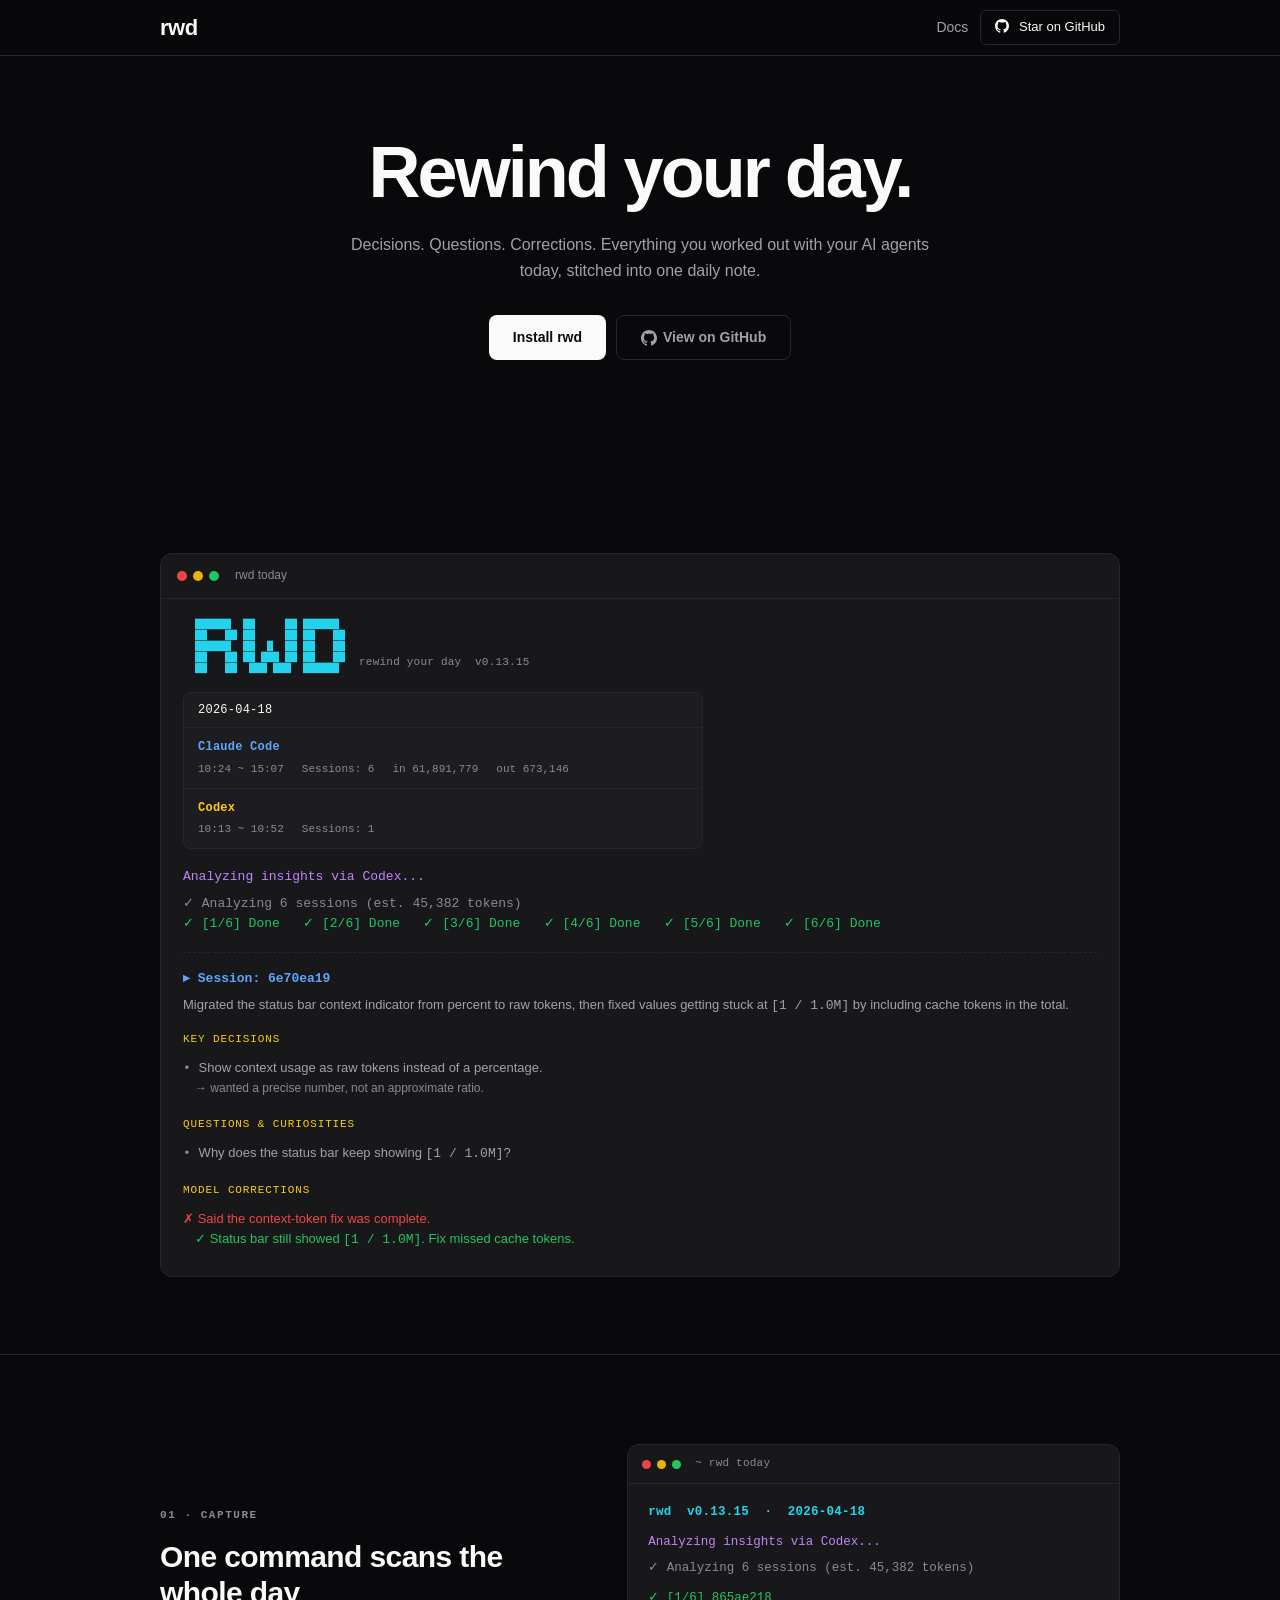
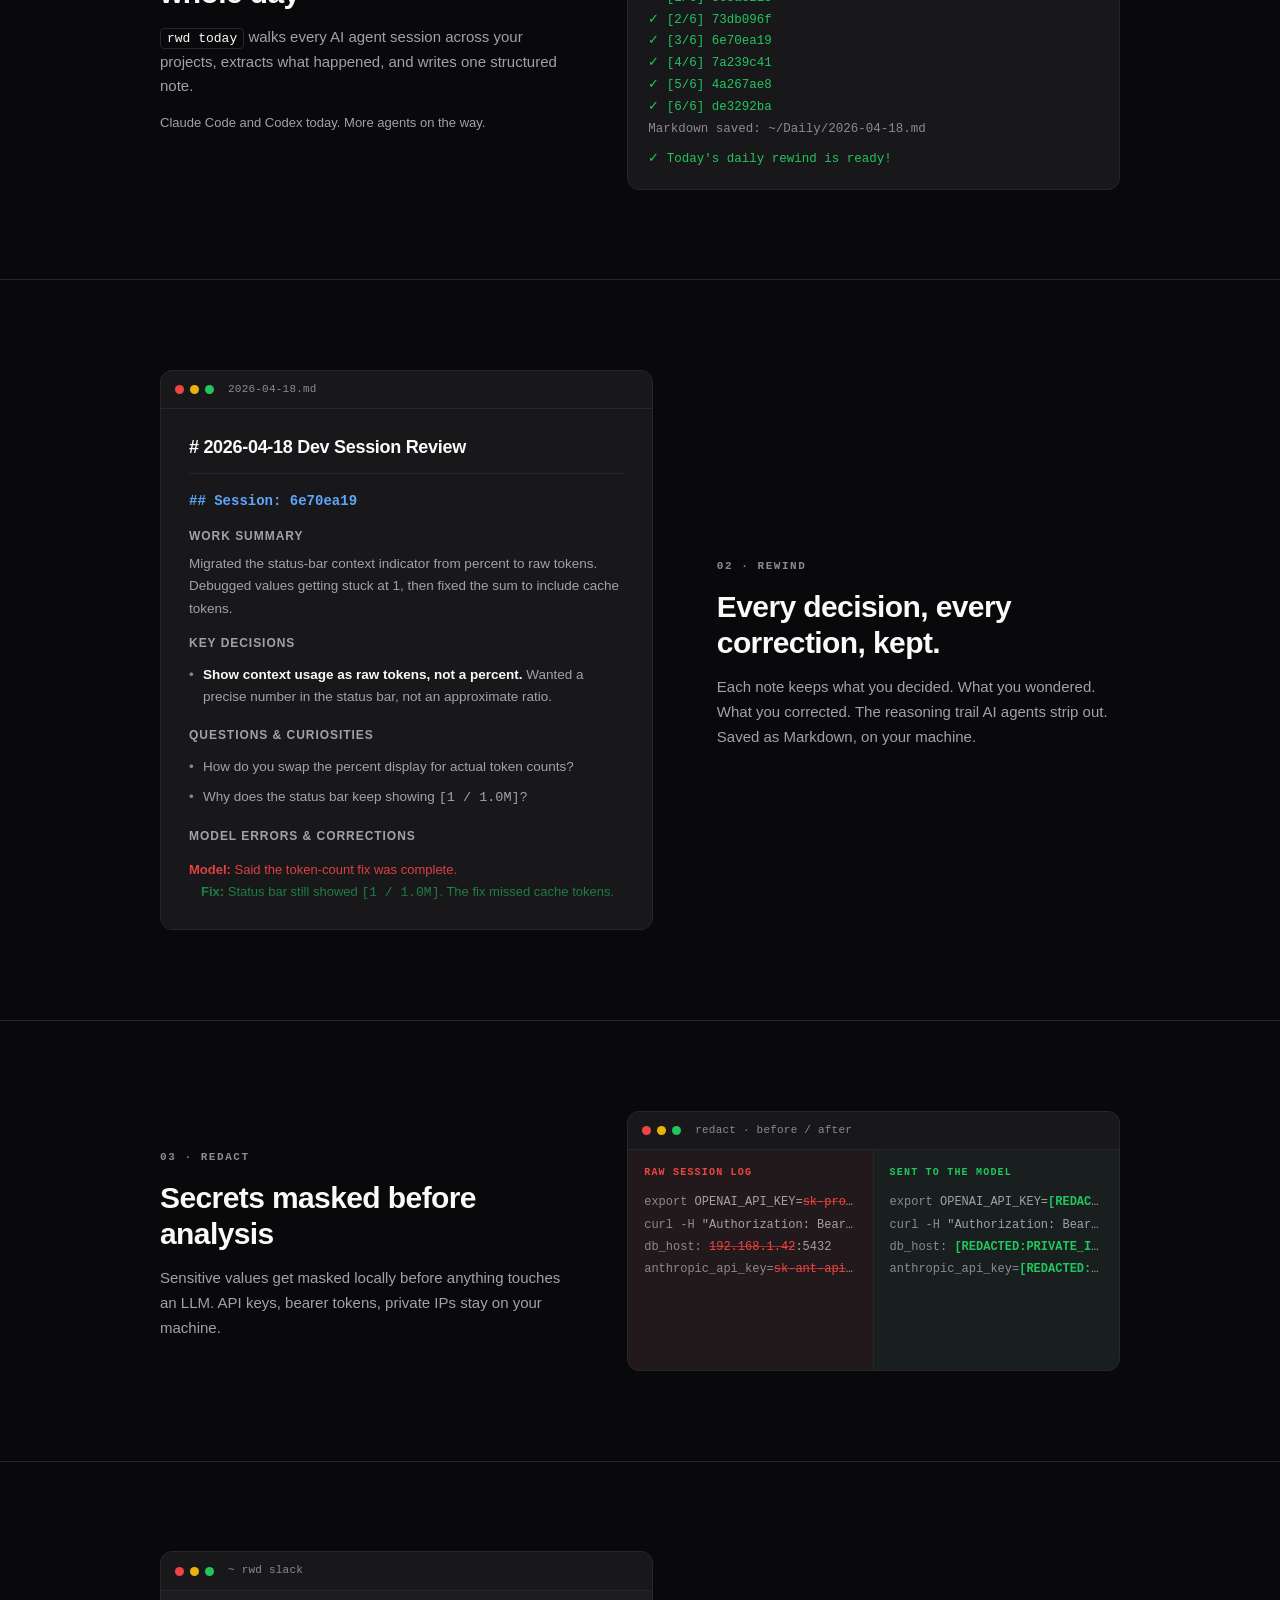
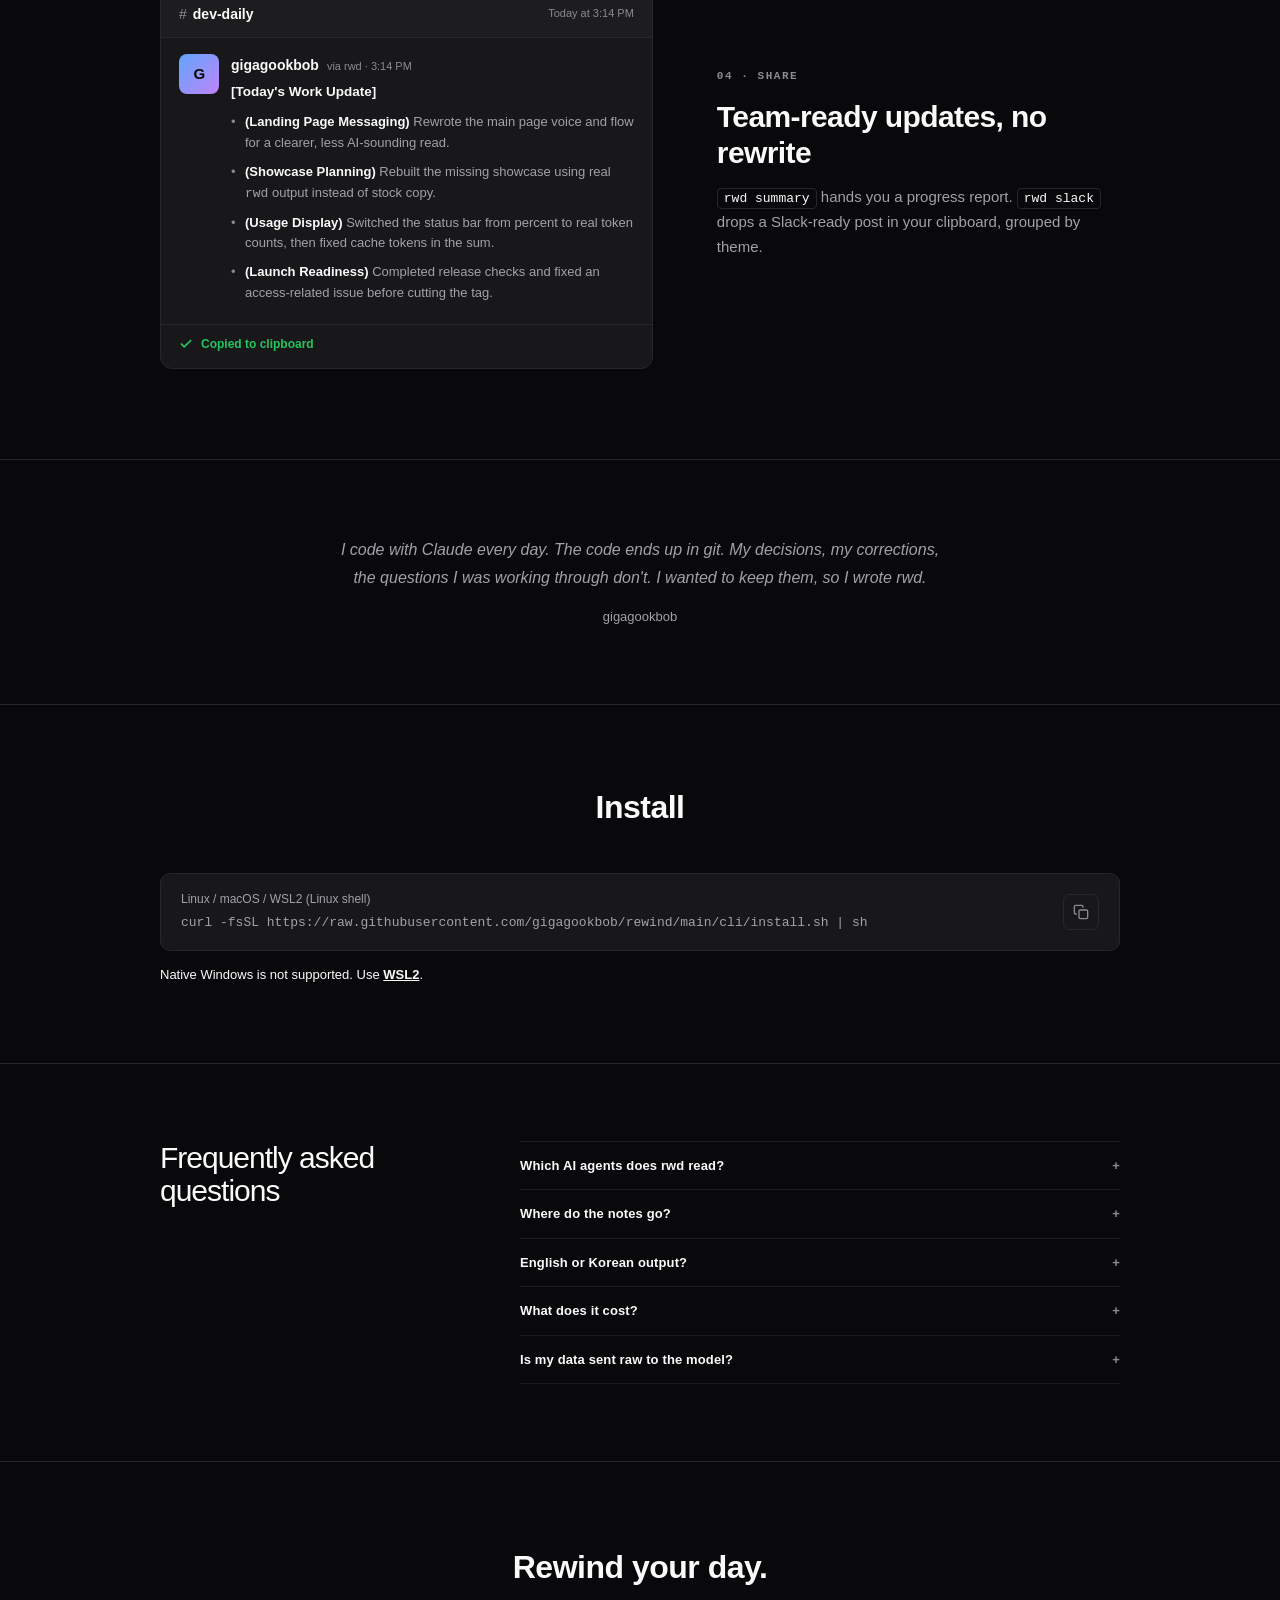
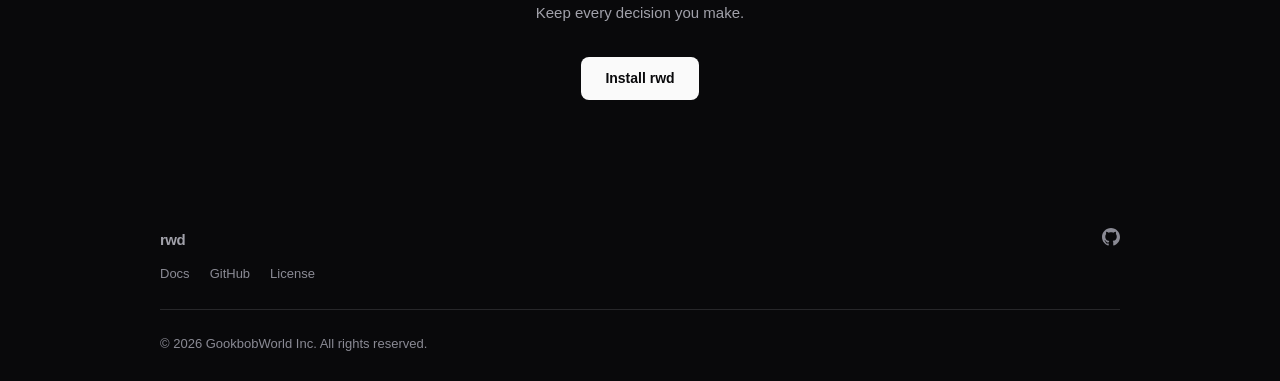
==== commit a4d1b6d5: "chore: wire up monorepo CI and migrate distribution to rewind - Move workflows, release.yml changelo" ====
--- a/website/index.html
+++ b/website/index.html
@@ -72,8 +72,8 @@
             "description": "Open-source CLI for AI agents like Claude Code and Codex. Turns your coding day into one daily note of decisions, questions, and corrections.",
             "url": "https://www.rewind.day/",
             "image": "https://www.rewind.day/assets/og-image.png",
-            "license": "https://github.com/gigagookbob/rwd/blob/main/LICENSE",
-            "sameAs": ["https://github.com/gigagookbob/rwd"],
+            "license": "https://github.com/gigagookbob/rewind/blob/main/LICENSE",
+            "sameAs": ["https://github.com/gigagookbob/rewind"],
             "offers": {
               "@type": "Offer",
               "price": "0",
@@ -191,14 +191,14 @@
         </div>
         <div class="nav-right">
           <a
-            href="https://github.com/gigagookbob/rwd#readme"
+            href="https://github.com/gigagookbob/rewind#readme"
             target="_blank"
             rel="noopener"
             class="nav-link"
             >Docs</a
           >
           <a
-            href="https://github.com/gigagookbob/rwd"
+            href="https://github.com/gigagookbob/rewind"
             target="_blank"
             rel="noopener"
             class="nav-github-btn"
@@ -223,7 +223,7 @@
           <div class="hero-cta">
             <a href="#install" class="btn btn-primary">Install rwd</a>
             <a
-              href="https://github.com/gigagookbob/rwd"
+              href="https://github.com/gigagookbob/rewind"
               target="_blank"
               rel="noopener"
               class="btn btn-secondary"
@@ -511,13 +511,13 @@
               <div class="install-info">
                 <span class="install-platform">Linux / macOS / WSL2 (Linux shell)</span>
                 <code class="install-cmd"
-                  >curl -fsSL https://raw.githubusercontent.com/gigagookbob/rwd/main/install.sh |
+                  >curl -fsSL https://raw.githubusercontent.com/gigagookbob/rewind/main/cli/install.sh |
                   sh</code
                 >
               </div>
               <button
                 class="copy-btn"
-                data-copy="curl -fsSL https://raw.githubusercontent.com/gigagookbob/rwd/main/install.sh | sh"
+                data-copy="curl -fsSL https://raw.githubusercontent.com/gigagookbob/rewind/main/cli/install.sh | sh"
               >
                 <svg class="copy-icon" width="16" height="16" viewBox="0 0 24 24">
                   <use href="#icon-copy"></use>
@@ -609,12 +609,12 @@
           <div class="footer-left">
             <span class="footer-logo">rwd</span>
             <nav class="footer-nav" aria-label="Footer">
-              <a href="https://github.com/gigagookbob/rwd#readme" target="_blank" rel="noopener"
+              <a href="https://github.com/gigagookbob/rewind#readme" target="_blank" rel="noopener"
                 >Docs</a
               >
-              <a href="https://github.com/gigagookbob/rwd" target="_blank" rel="noopener">GitHub</a>
+              <a href="https://github.com/gigagookbob/rewind" target="_blank" rel="noopener">GitHub</a>
               <a
-                href="https://github.com/gigagookbob/rwd/blob/main/LICENSE"
+                href="https://github.com/gigagookbob/rewind/blob/main/LICENSE"
                 target="_blank"
                 rel="noopener"
                 >License</a
@@ -623,7 +623,7 @@
           </div>
           <div class="footer-right">
             <a
-              href="https://github.com/gigagookbob/rwd"
+              href="https://github.com/gigagookbob/rewind"
               target="_blank"
               rel="noopener"
               aria-label="GitHub"
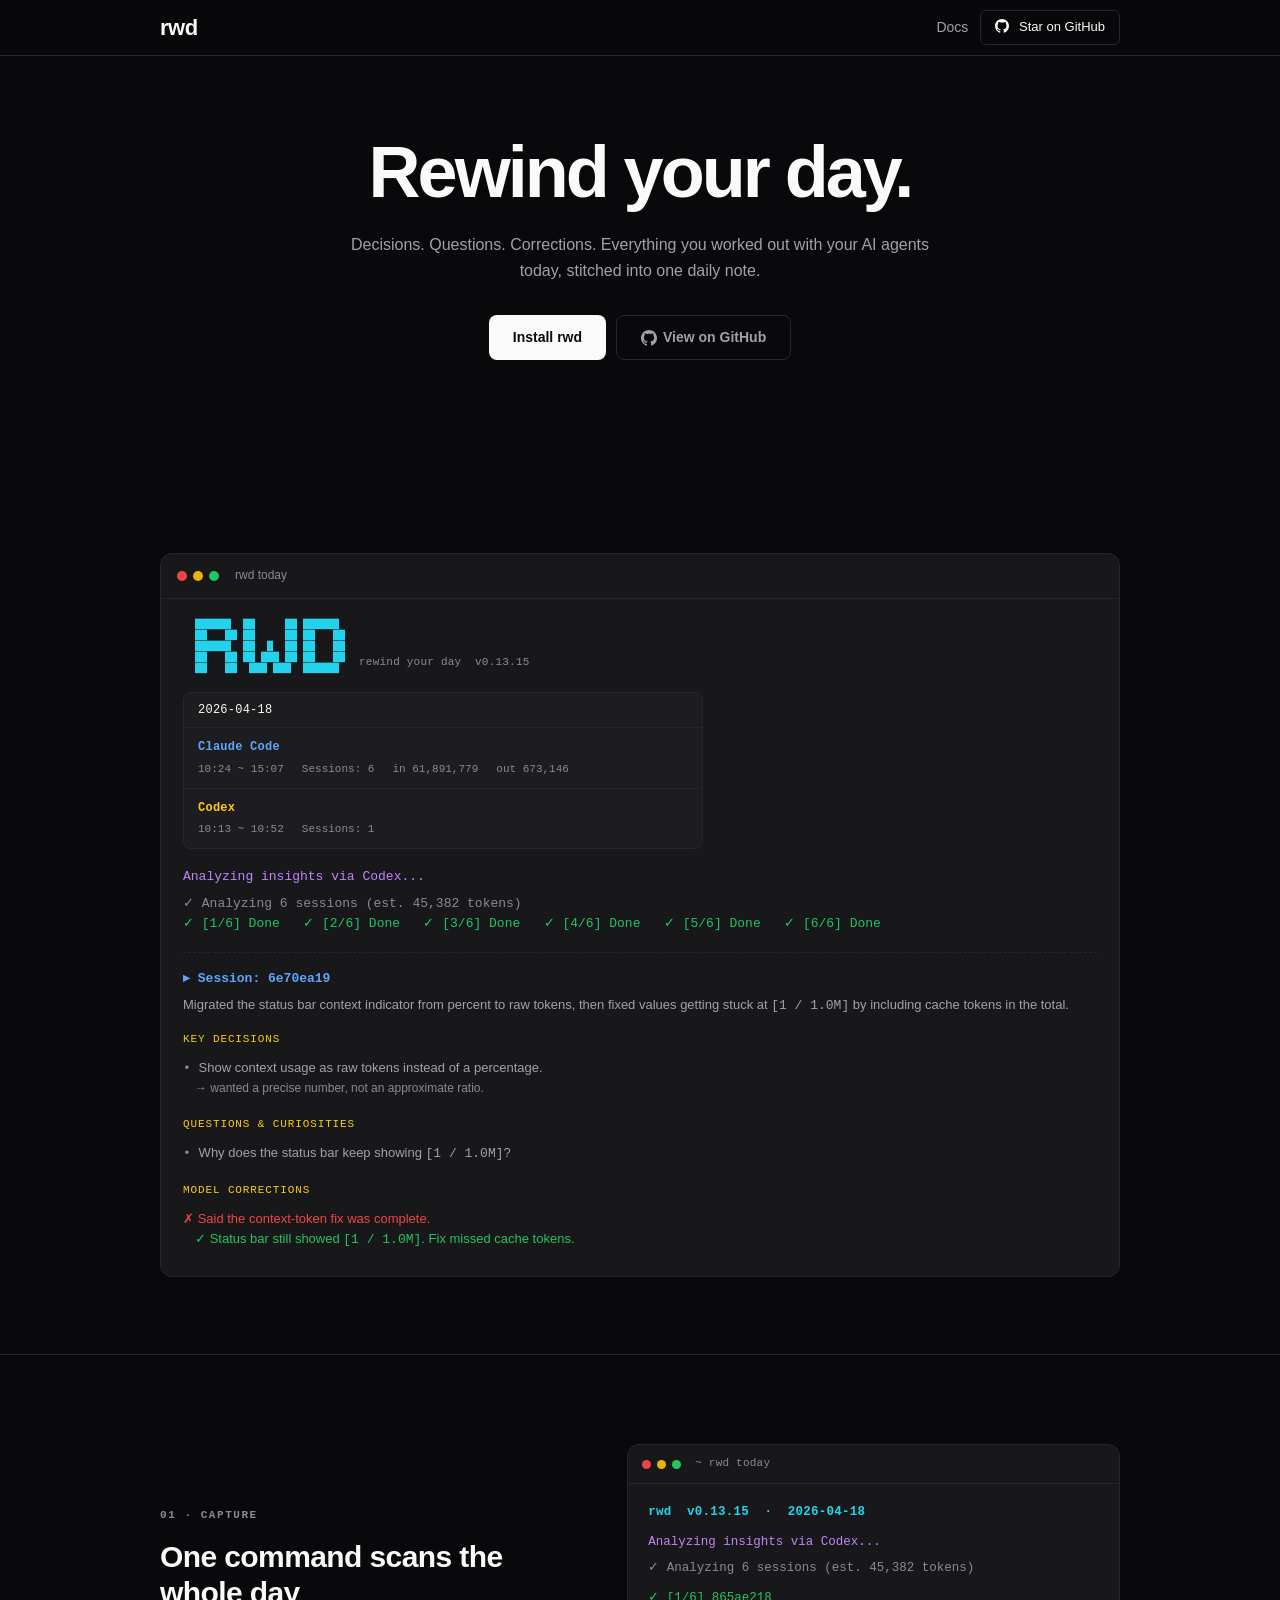
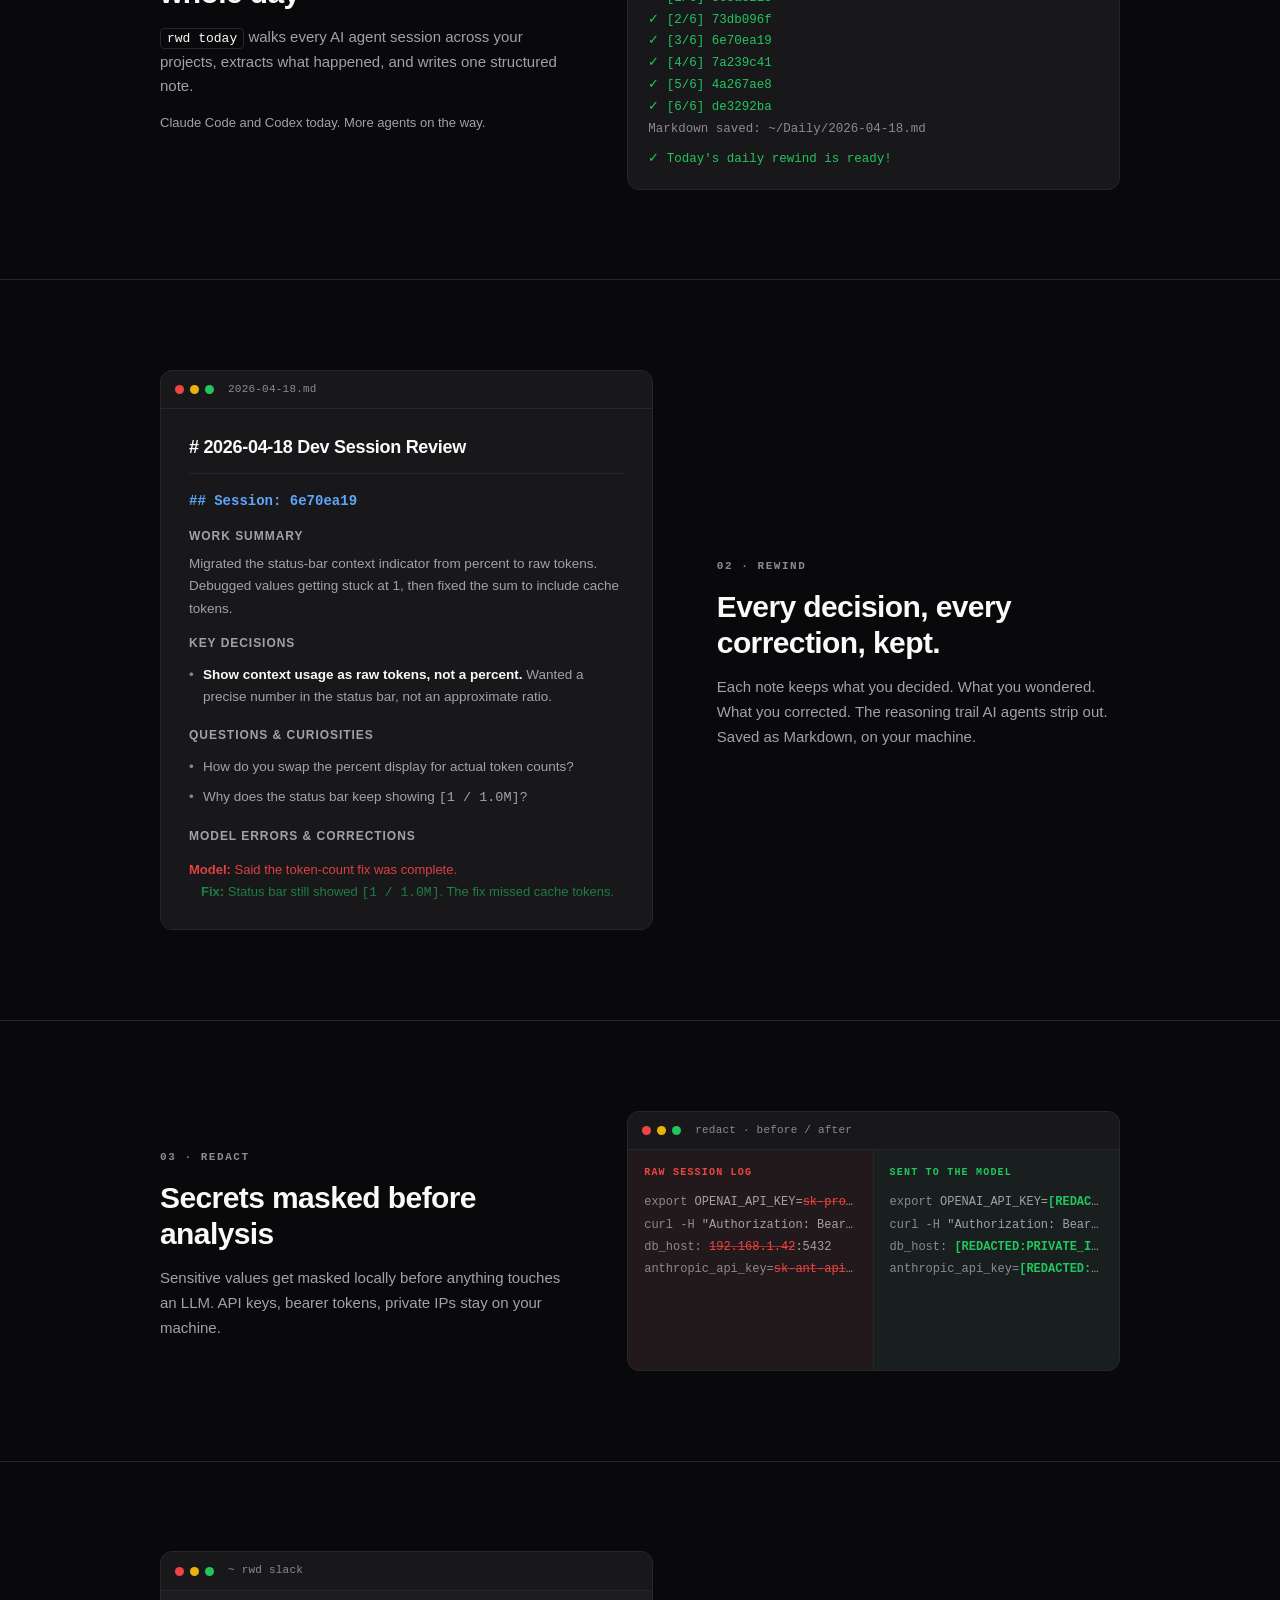
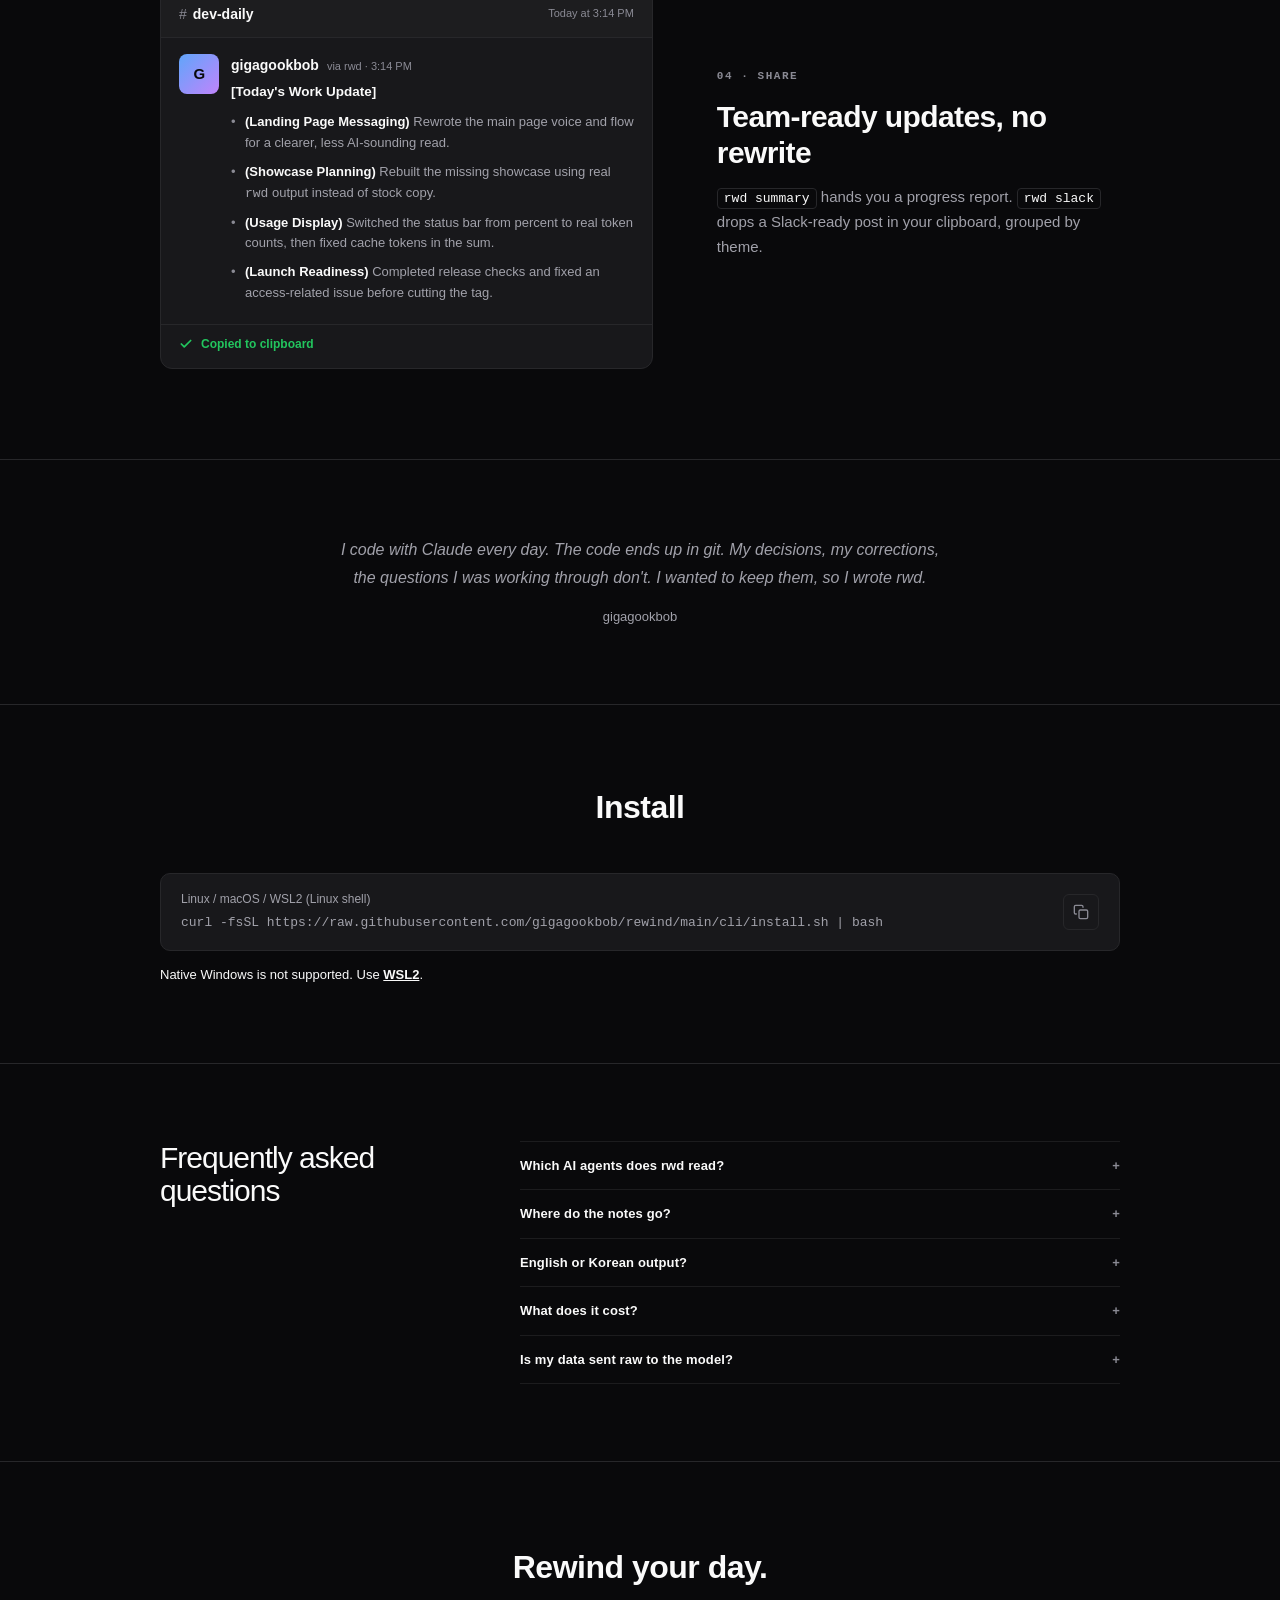
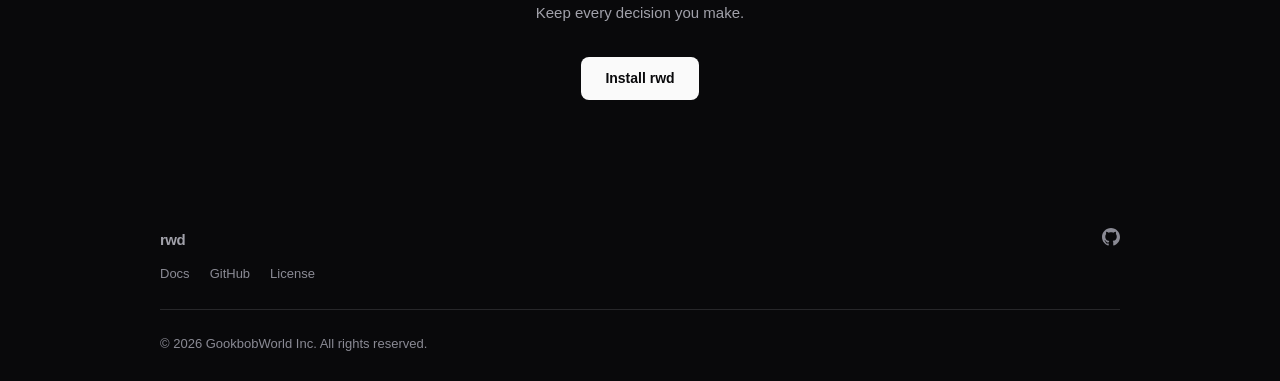
==== commit 7ee28070: "chore(cli): drop legacy macOS Intel target and fix website install shell The release matrix only bui" ====
--- a/website/index.html
+++ b/website/index.html
@@ -512,12 +512,12 @@
                 <span class="install-platform">Linux / macOS / WSL2 (Linux shell)</span>
                 <code class="install-cmd"
                   >curl -fsSL https://raw.githubusercontent.com/gigagookbob/rewind/main/cli/install.sh |
-                  sh</code
+                  bash</code
                 >
               </div>
               <button
                 class="copy-btn"
-                data-copy="curl -fsSL https://raw.githubusercontent.com/gigagookbob/rewind/main/cli/install.sh | sh"
+                data-copy="curl -fsSL https://raw.githubusercontent.com/gigagookbob/rewind/main/cli/install.sh | bash"
               >
                 <svg class="copy-icon" width="16" height="16" viewBox="0 0 24 24">
                   <use href="#icon-copy"></use>
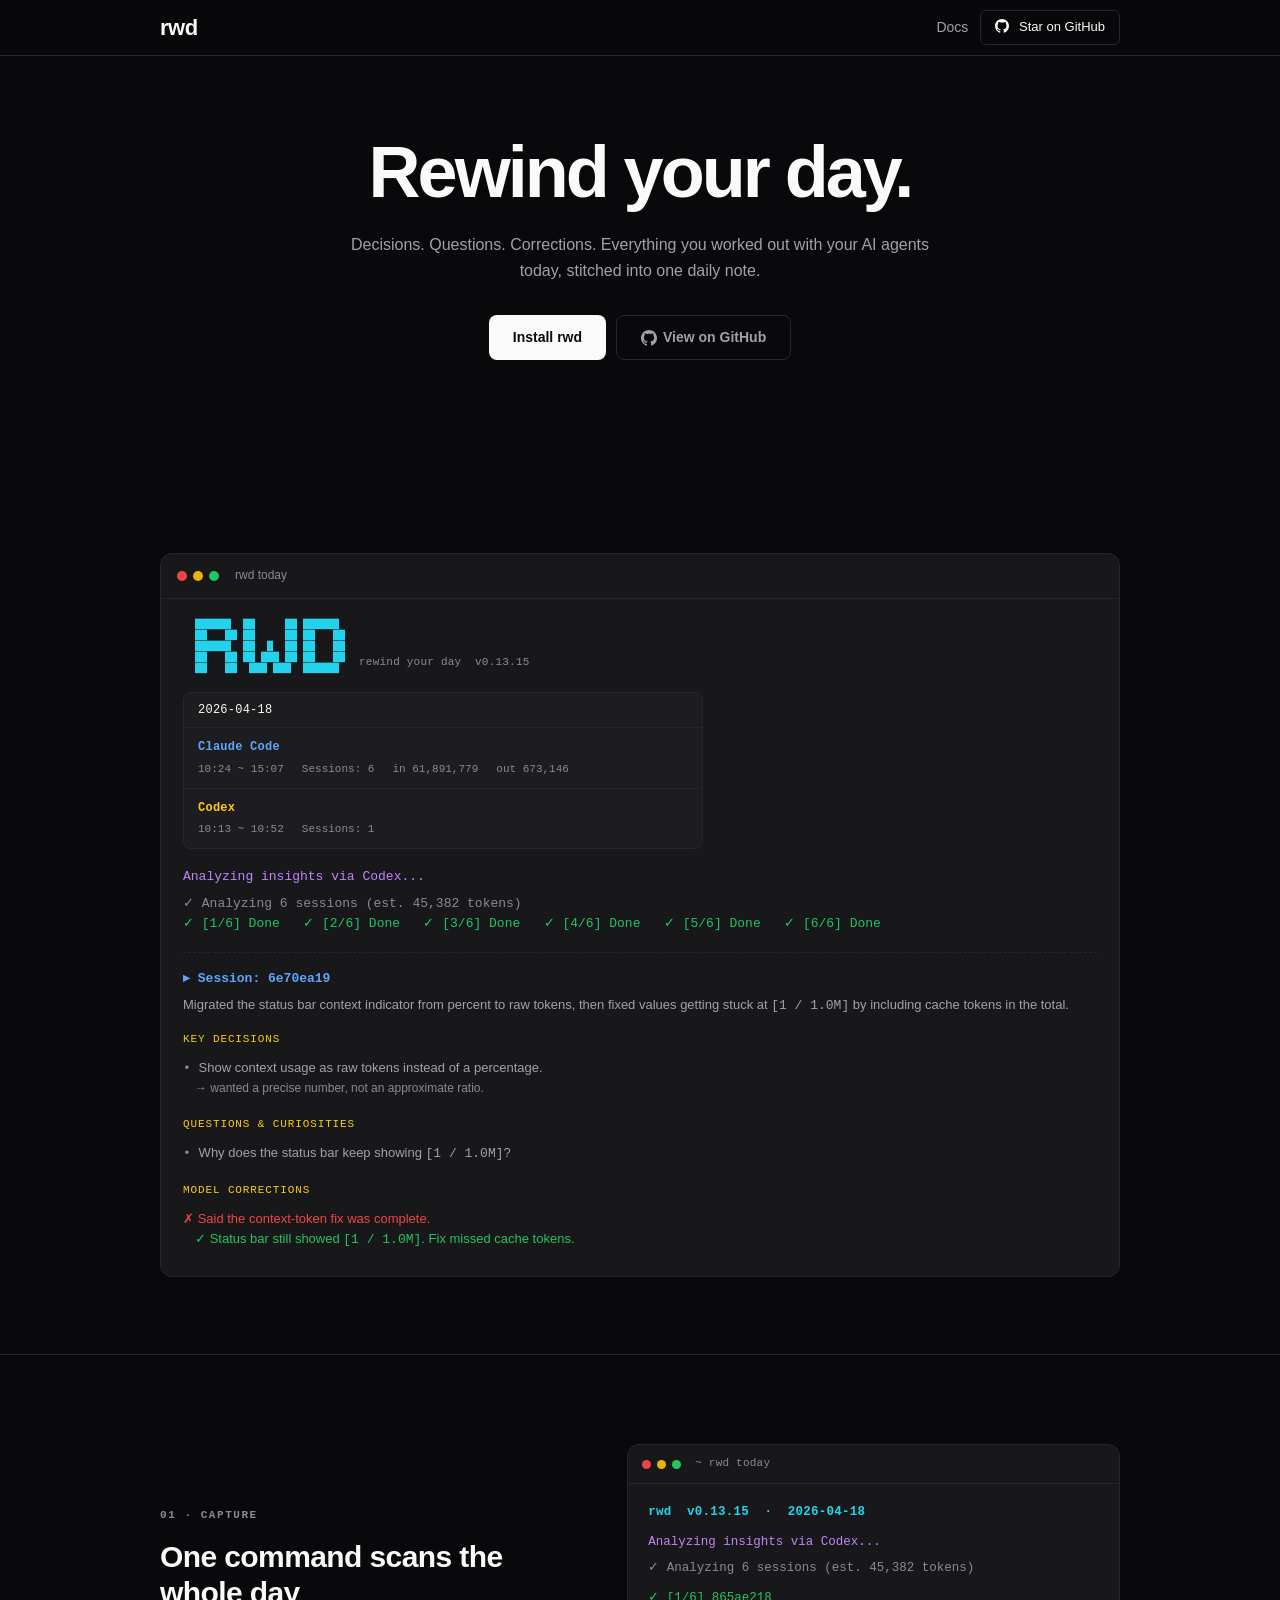
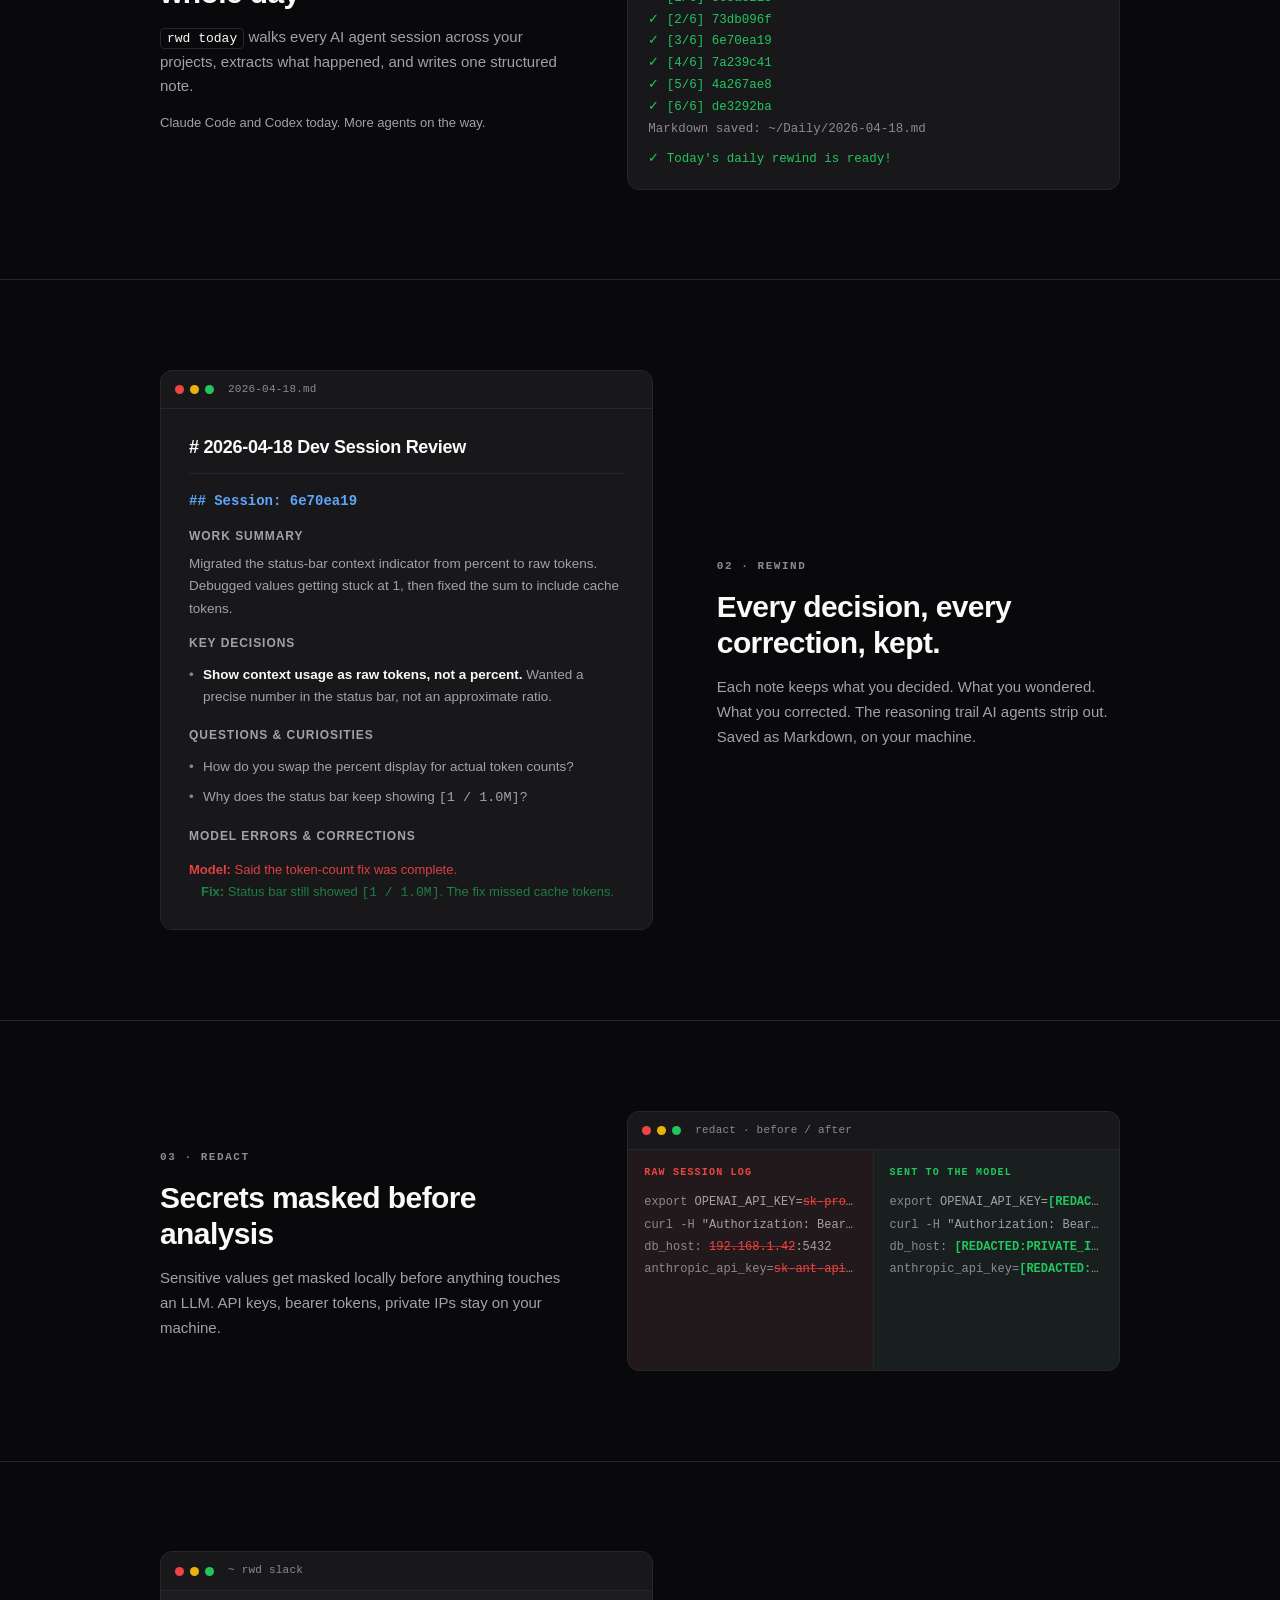
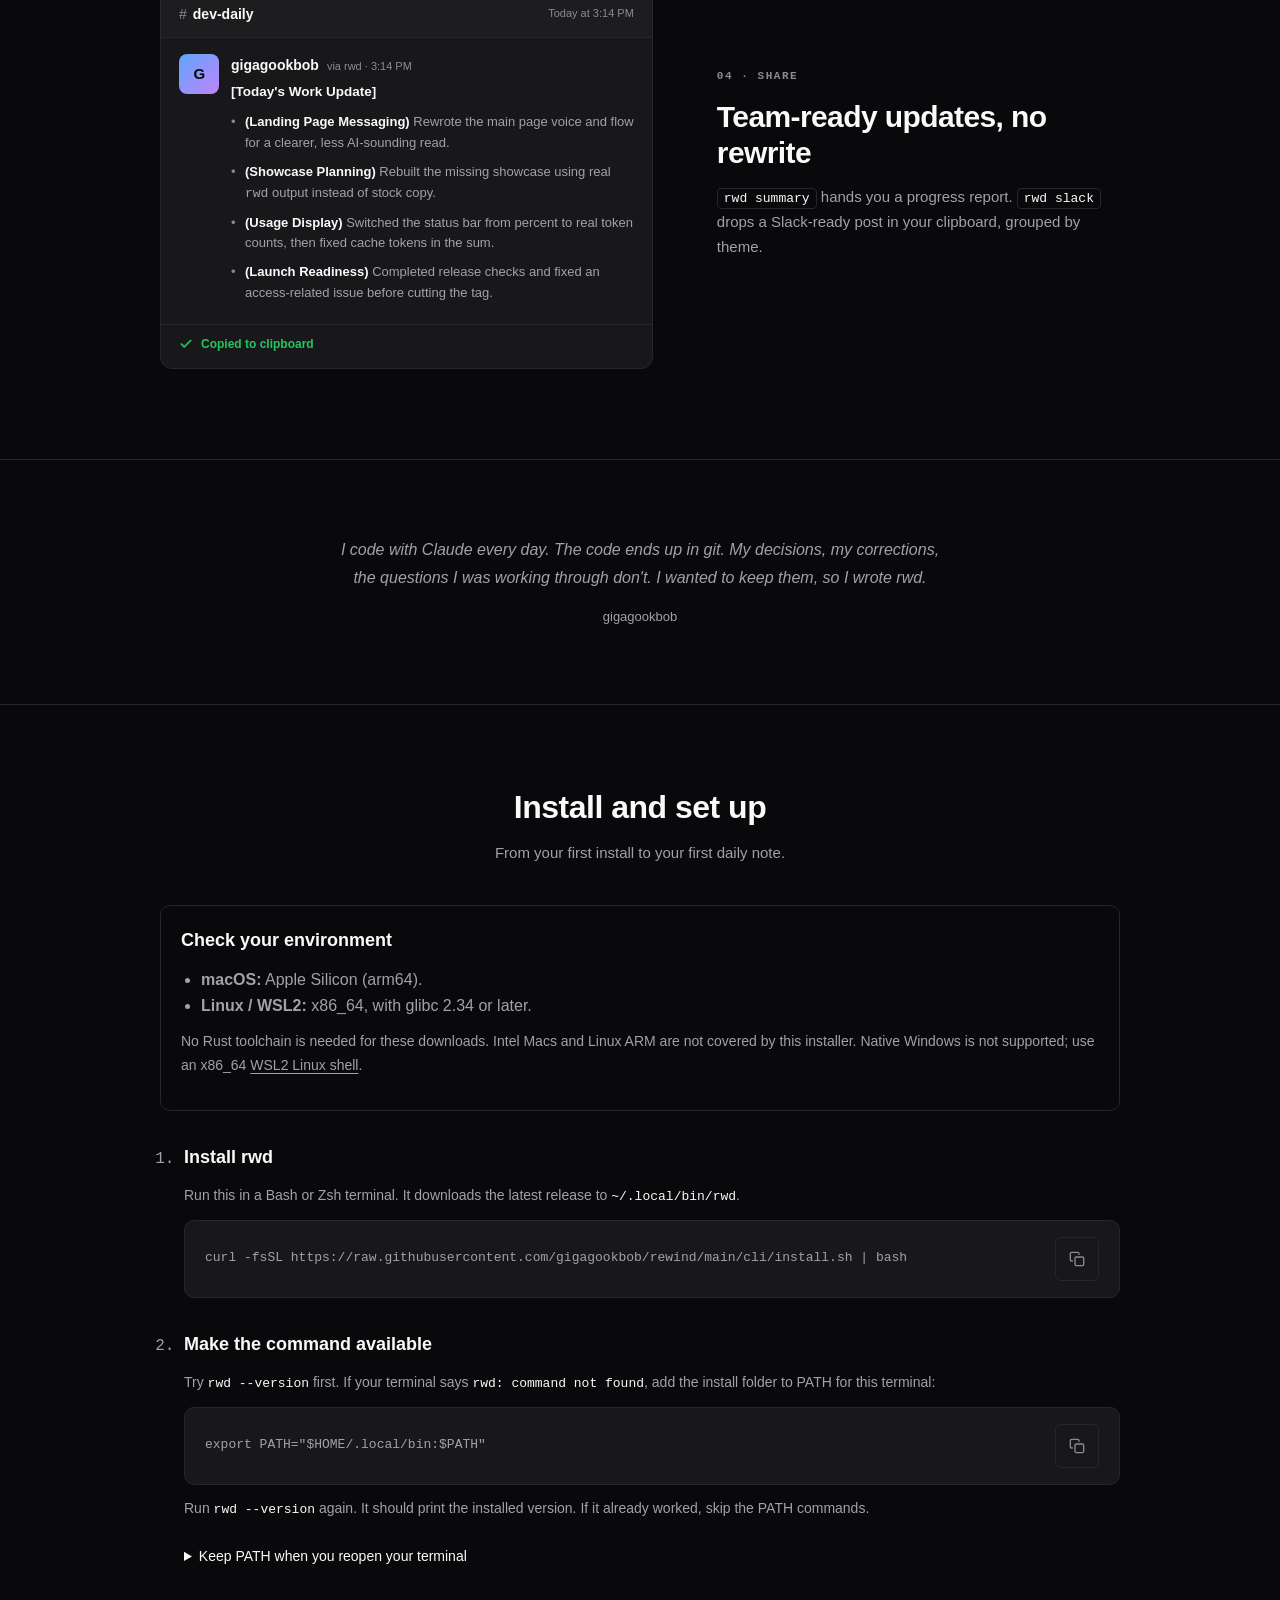
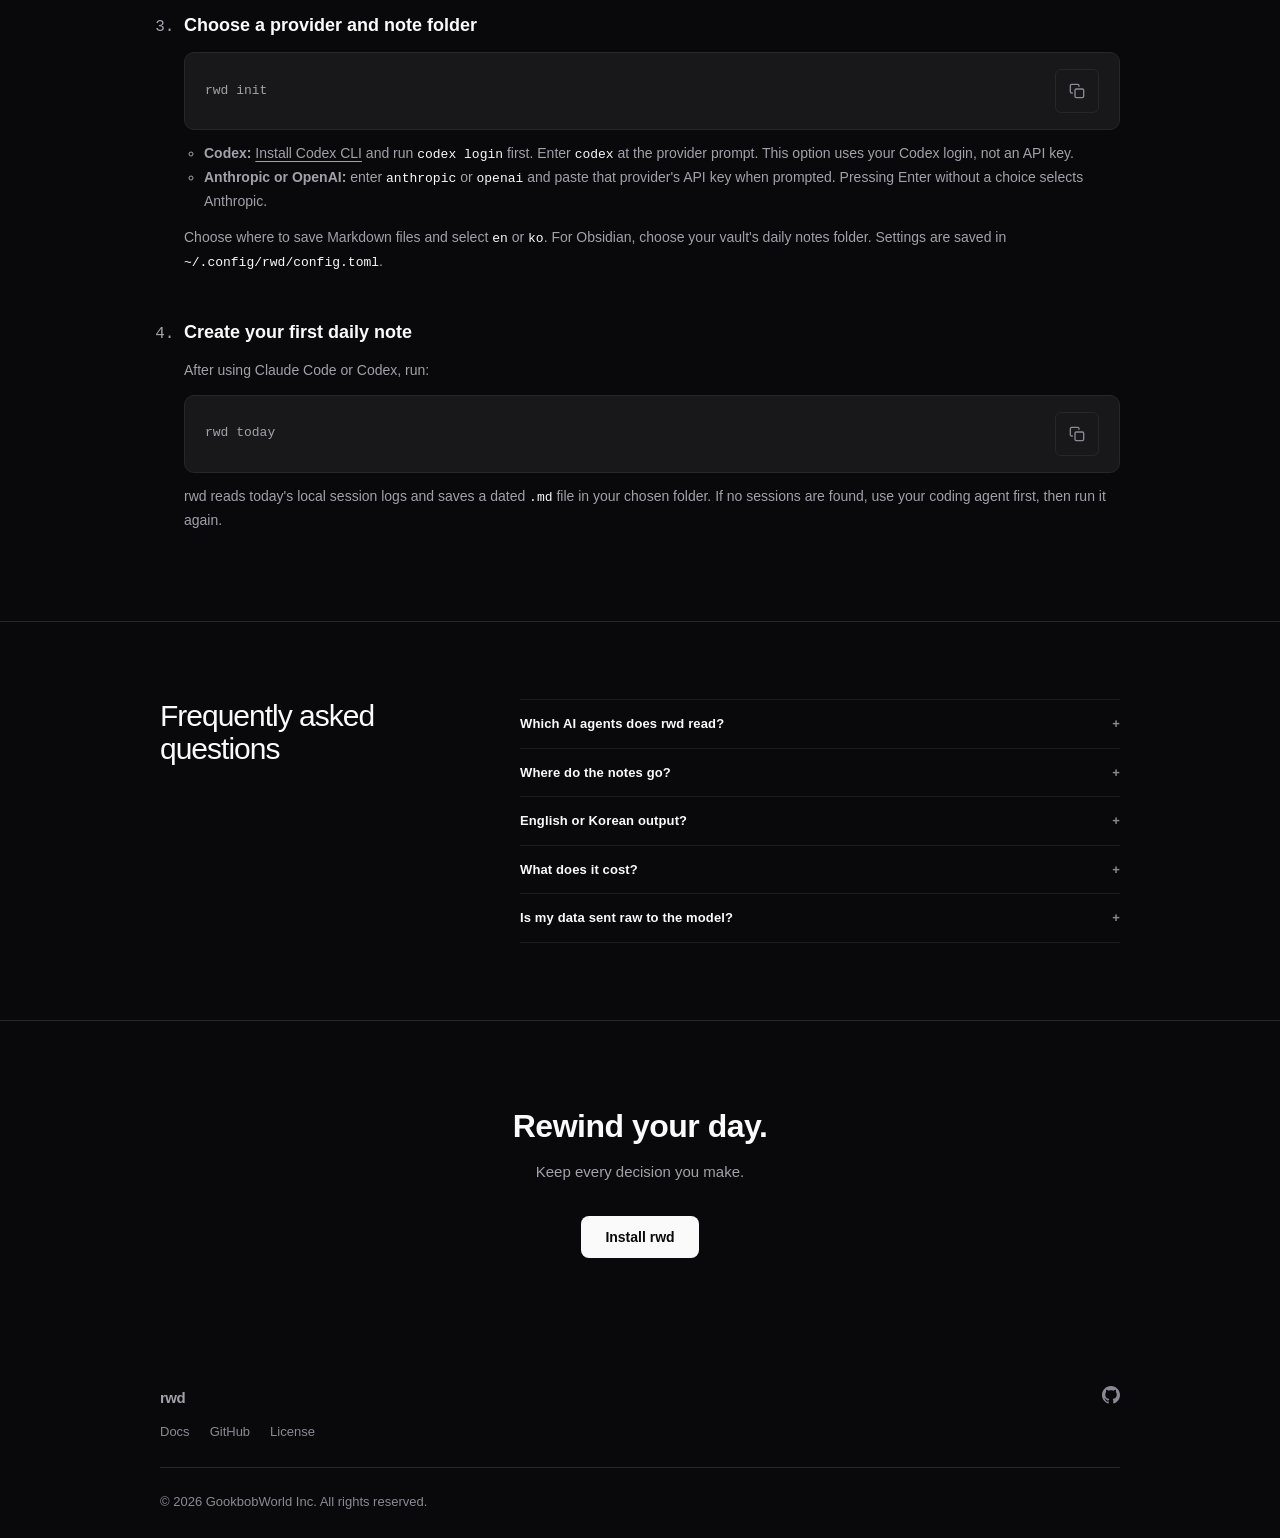
==== commit d05b3761: "docs: guide first-time users through rwd installation and setup" ====
--- a/website/index.html
+++ b/website/index.html
@@ -68,7 +68,7 @@
             "@type": "SoftwareApplication",
             "name": "rwd",
             "applicationCategory": "DeveloperApplication",
-            "operatingSystem": "macOS, Linux, WSL2 (Linux shell)",
+            "operatingSystem": "macOS (Apple Silicon), Linux x86_64 and WSL2 x86_64 (glibc 2.34+)",
             "description": "Open-source CLI for AI agents like Claude Code and Codex. Turns your coding day into one daily note of decisions, questions, and corrections.",
             "url": "https://www.rewind.day/",
             "image": "https://www.rewind.day/assets/og-image.png",
@@ -118,7 +118,7 @@
                 "name": "What does it cost?",
                 "acceptedAnswer": {
                   "@type": "Answer",
-                  "text": "rwd is free and MIT licensed. You bring your own API key for whichever model it uses."
+                  "text": "rwd is free and MIT licensed. Use your Codex CLI login, or your own OpenAI or Anthropic API key."
                 }
               },
               {
@@ -138,7 +138,7 @@
     <link rel="stylesheet" href="css/00-tokens.css?v=6" />
     <link rel="stylesheet" href="css/01-base.css?v=6" />
     <link rel="stylesheet" href="css/02-layout.css?v=6" />
-    <link rel="stylesheet" href="css/03-components.css?v=6" />
+    <link rel="stylesheet" href="css/03-components.css?v=7" />
     <link rel="stylesheet" href="css/04-showcase.css?v=6" />
     <link rel="stylesheet" href="css/05-utilities.css?v=6" />
     <link rel="stylesheet" href="css/06-responsive.css?v=6" />
@@ -502,35 +502,100 @@
       <div class="divider"></div>
 
       <!-- Install -->
-      <section class="section fade-in" id="install">
+      <section class="section fade-in" id="install" aria-labelledby="install-title">
         <div class="container">
-          <h2 class="section-title install-title">Install</h2>
-          <div class="section-subtitle-spacer"></div>
-          <div class="install-blocks">
-            <div class="install-block">
-              <div class="install-info">
-                <span class="install-platform">Linux / macOS / WSL2 (Linux shell)</span>
-                <code class="install-cmd"
-                  >curl -fsSL https://raw.githubusercontent.com/gigagookbob/rewind/main/cli/install.sh |
-                  bash</code
-                >
-              </div>
-              <button
-                class="copy-btn"
-                data-copy="curl -fsSL https://raw.githubusercontent.com/gigagookbob/rewind/main/cli/install.sh | bash"
-              >
-                <svg class="copy-icon" width="16" height="16" viewBox="0 0 24 24">
-                  <use href="#icon-copy"></use>
-                </svg>
-              </button>
-            </div>
-          </div>
-          <p class="install-note">
-            Native Windows is not supported. Use
-            <a href="https://learn.microsoft.com/en-us/windows/wsl/install" target="_blank" rel="noopener"
-              ><strong><u>WSL2</u></strong></a
-            >.
-          </p>
+          <h2 class="section-title install-title" id="install-title">Install and set up</h2>
+          <p class="section-subtitle">From your first install to your first daily note.</p>
+          <div class="install-support">
+            <h3>Check your environment</h3>
+            <ul>
+              <li><strong>macOS:</strong> Apple Silicon (arm64).</li>
+              <li><strong>Linux / WSL2:</strong> x86_64, with glibc 2.34 or later.</li>
+            </ul>
+            <p>No Rust toolchain is needed for these downloads. Intel Macs and Linux ARM are not covered by this installer. Native Windows is not supported; use an x86_64 <a href="https://learn.microsoft.com/en-us/windows/wsl/install" target="_blank" rel="noopener">WSL2 Linux shell</a>.</p>
+          </div>
+          <ol class="install-steps">
+            <li>
+              <h3>Install rwd</h3>
+              <p>Run this in a Bash or Zsh terminal. It downloads the latest release to <code>~/.local/bin/rwd</code>.</p>
+              <div class="install-block">
+                <div class="install-info">
+
+                  <code class="install-cmd">curl -fsSL https://raw.githubusercontent.com/gigagookbob/rewind/main/cli/install.sh | bash</code>
+                </div>
+                <button class="copy-btn" type="button" aria-label="Copy install command" title="Copy install command" data-copy="curl -fsSL https://raw.githubusercontent.com/gigagookbob/rewind/main/cli/install.sh | bash">
+                  <svg class="copy-icon" width="16" height="16" viewBox="0 0 24 24" aria-hidden="true"><use href="#icon-copy"></use></svg>
+                </button>
+              </div>
+            </li>
+            <li>
+              <h3>Make the command available</h3>
+              <p>Try <code>rwd --version</code> first. If your terminal says <code>rwd: command not found</code>, add the install folder to PATH for this terminal:</p>
+              <div class="install-block">
+                <div class="install-info">
+
+                  <code class="install-cmd">export PATH=&quot;$HOME/.local/bin:$PATH&quot;</code>
+                </div>
+                <button class="copy-btn" type="button" aria-label="Copy PATH command" title="Copy PATH command" data-copy="export PATH=&quot;$HOME/.local/bin:$PATH&quot;">
+                  <svg class="copy-icon" width="16" height="16" viewBox="0 0 24 24" aria-hidden="true"><use href="#icon-copy"></use></svg>
+                </button>
+              </div>
+              <p>Run <code>rwd --version</code> again. It should print the installed version. If it already worked, skip the PATH commands.</p>
+              <details class="install-persist">
+                <summary>Keep PATH when you reopen your terminal</summary>
+                <p>Run only the command for your shell. Use <code>echo $SHELL</code> if you are unsure, then open a new terminal after running it.</p>
+              <div class="install-block">
+                <div class="install-info">
+                  <span class="install-platform">Zsh (the macOS default)</span>
+                  <code class="install-cmd">echo &#x27;export PATH=&quot;$HOME/.local/bin:$PATH&quot;&#x27; &gt;&gt; ~/.zshrc</code>
+                </div>
+                <button class="copy-btn" type="button" aria-label="Copy Zsh PATH setup" title="Copy Zsh PATH setup" data-copy="echo &#x27;export PATH=&quot;$HOME/.local/bin:$PATH&quot;&#x27; &gt;&gt; ~/.zshrc">
+                  <svg class="copy-icon" width="16" height="16" viewBox="0 0 24 24" aria-hidden="true"><use href="#icon-copy"></use></svg>
+                </button>
+              </div>
+              <div class="install-block">
+                <div class="install-info">
+                  <span class="install-platform">Bash (common on Linux / WSL2)</span>
+                  <code class="install-cmd">echo &#x27;export PATH=&quot;$HOME/.local/bin:$PATH&quot;&#x27; &gt;&gt; ~/.bashrc</code>
+                </div>
+                <button class="copy-btn" type="button" aria-label="Copy Bash PATH setup" title="Copy Bash PATH setup" data-copy="echo &#x27;export PATH=&quot;$HOME/.local/bin:$PATH&quot;&#x27; &gt;&gt; ~/.bashrc">
+                  <svg class="copy-icon" width="16" height="16" viewBox="0 0 24 24" aria-hidden="true"><use href="#icon-copy"></use></svg>
+                </button>
+              </div>
+              </details>
+            </li>
+            <li>
+              <h3>Choose a provider and note folder</h3>
+              <div class="install-block">
+                <div class="install-info">
+
+                  <code class="install-cmd">rwd init</code>
+                </div>
+                <button class="copy-btn" type="button" aria-label="Copy initial setup command" title="Copy initial setup command" data-copy="rwd init">
+                  <svg class="copy-icon" width="16" height="16" viewBox="0 0 24 24" aria-hidden="true"><use href="#icon-copy"></use></svg>
+                </button>
+              </div>
+              <ul class="install-choices">
+                <li><strong>Codex:</strong> <a href="https://learn.chatgpt.com/docs/codex/cli" target="_blank" rel="noopener">Install Codex CLI</a> and run <code>codex login</code> first. Enter <code>codex</code> at the provider prompt. This option uses your Codex login, not an API key.</li>
+                <li><strong>Anthropic or OpenAI:</strong> enter <code>anthropic</code> or <code>openai</code> and paste that provider's API key when prompted. Pressing Enter without a choice selects Anthropic.</li>
+              </ul>
+              <p>Choose where to save Markdown files and select <code>en</code> or <code>ko</code>. For Obsidian, choose your vault's daily notes folder. Settings are saved in <code>~/.config/rwd/config.toml</code>.</p>
+            </li>
+            <li>
+              <h3>Create your first daily note</h3>
+              <p>After using Claude Code or Codex, run:</p>
+              <div class="install-block">
+                <div class="install-info">
+
+                  <code class="install-cmd">rwd today</code>
+                </div>
+                <button class="copy-btn" type="button" aria-label="Copy first run command" title="Copy first run command" data-copy="rwd today">
+                  <svg class="copy-icon" width="16" height="16" viewBox="0 0 24 24" aria-hidden="true"><use href="#icon-copy"></use></svg>
+                </button>
+              </div>
+              <p>rwd reads today's local session logs and saves a dated <code>.md</code> file in your chosen folder. If no sessions are found, use your coding agent first, then run it again.</p>
+            </li>
+          </ol>
         </div>
       </section>
 
@@ -574,7 +639,7 @@
                 <span class="faq-icon">+</span>
               </button>
               <div class="faq-answer">
-                <p>rwd is free and MIT licensed. You bring your own API key for whichever model it uses.</p>
+                <p>rwd is free and MIT licensed. Use your Codex CLI login, or your own OpenAI or Anthropic API key.</p>
               </div>
             </div>
             <div class="faq-item">
--- a/website/css/03-components.css
+++ b/website/css/03-components.css
@@ -227,10 +227,84 @@
 }
 
 /* === Install === */
-.install-blocks {
-  display: flex;
-  flex-direction: column;
-  gap: 10px;
+#install {
+  scroll-margin-top: 64px;
+}
+
+.install-support {
+  padding: 20px;
+  border: 1px solid var(--border);
+  border-radius: 10px;
+}
+
+.install-support h3,
+.install-steps h3 {
+  color: var(--text-primary);
+  font-size: 18px;
+  font-weight: 600;
+  margin-bottom: 12px;
+}
+
+.install-support ul,
+.install-choices {
+  padding-left: 20px;
+}
+
+.install-support p,
+.install-steps p,
+.install-choices {
+  color: var(--text-secondary);
+  font-size: 14px;
+  line-height: 1.7;
+  margin: 12px 0;
+}
+
+.install-support a,
+.install-steps a {
+  text-decoration: underline;
+  text-underline-offset: 3px;
+}
+
+.install-steps {
+  display: grid;
+  grid-template-columns: minmax(0, 1fr);
+  gap: 32px;
+  padding-left: 24px;
+  margin-top: 32px;
+}
+
+.install-steps > li {
+  min-width: 0;
+}
+
+.install-steps > li::marker {
+  color: var(--text-muted);
+  font-family: var(--font-mono);
+}
+
+.install-steps p code,
+.install-choices code {
+  font-family: var(--font-mono);
+  font-size: 13px;
+  color: var(--text-primary);
+}
+
+.install-persist summary {
+  min-height: 44px;
+  padding: 12px 0;
+  cursor: pointer;
+  color: var(--text-primary);
+  font-size: 14px;
+}
+
+.install-persist .install-block + .install-block {
+  margin-top: 10px;
+}
+
+.copy-btn:focus-visible,
+.install-persist summary:focus-visible {
+  outline: 2px solid var(--text-primary);
+  outline-offset: 4px;
 }
 
 .install-title {
@@ -274,8 +348,8 @@
   display: flex;
   align-items: center;
   justify-content: center;
-  width: 36px;
-  height: 36px;
+  width: 44px;
+  height: 44px;
   padding: 0;
   background: none;
   border: 1px solid var(--border);
@@ -295,12 +369,6 @@
 .copy-btn.copied {
   color: var(--accent-green);
   border-color: var(--accent-green);
-}
-
-.install-note {
-  margin-top: 14px;
-  font-size: 13px;
-  color: var(--text-primary);
 }
 
 /* === FAQ === */
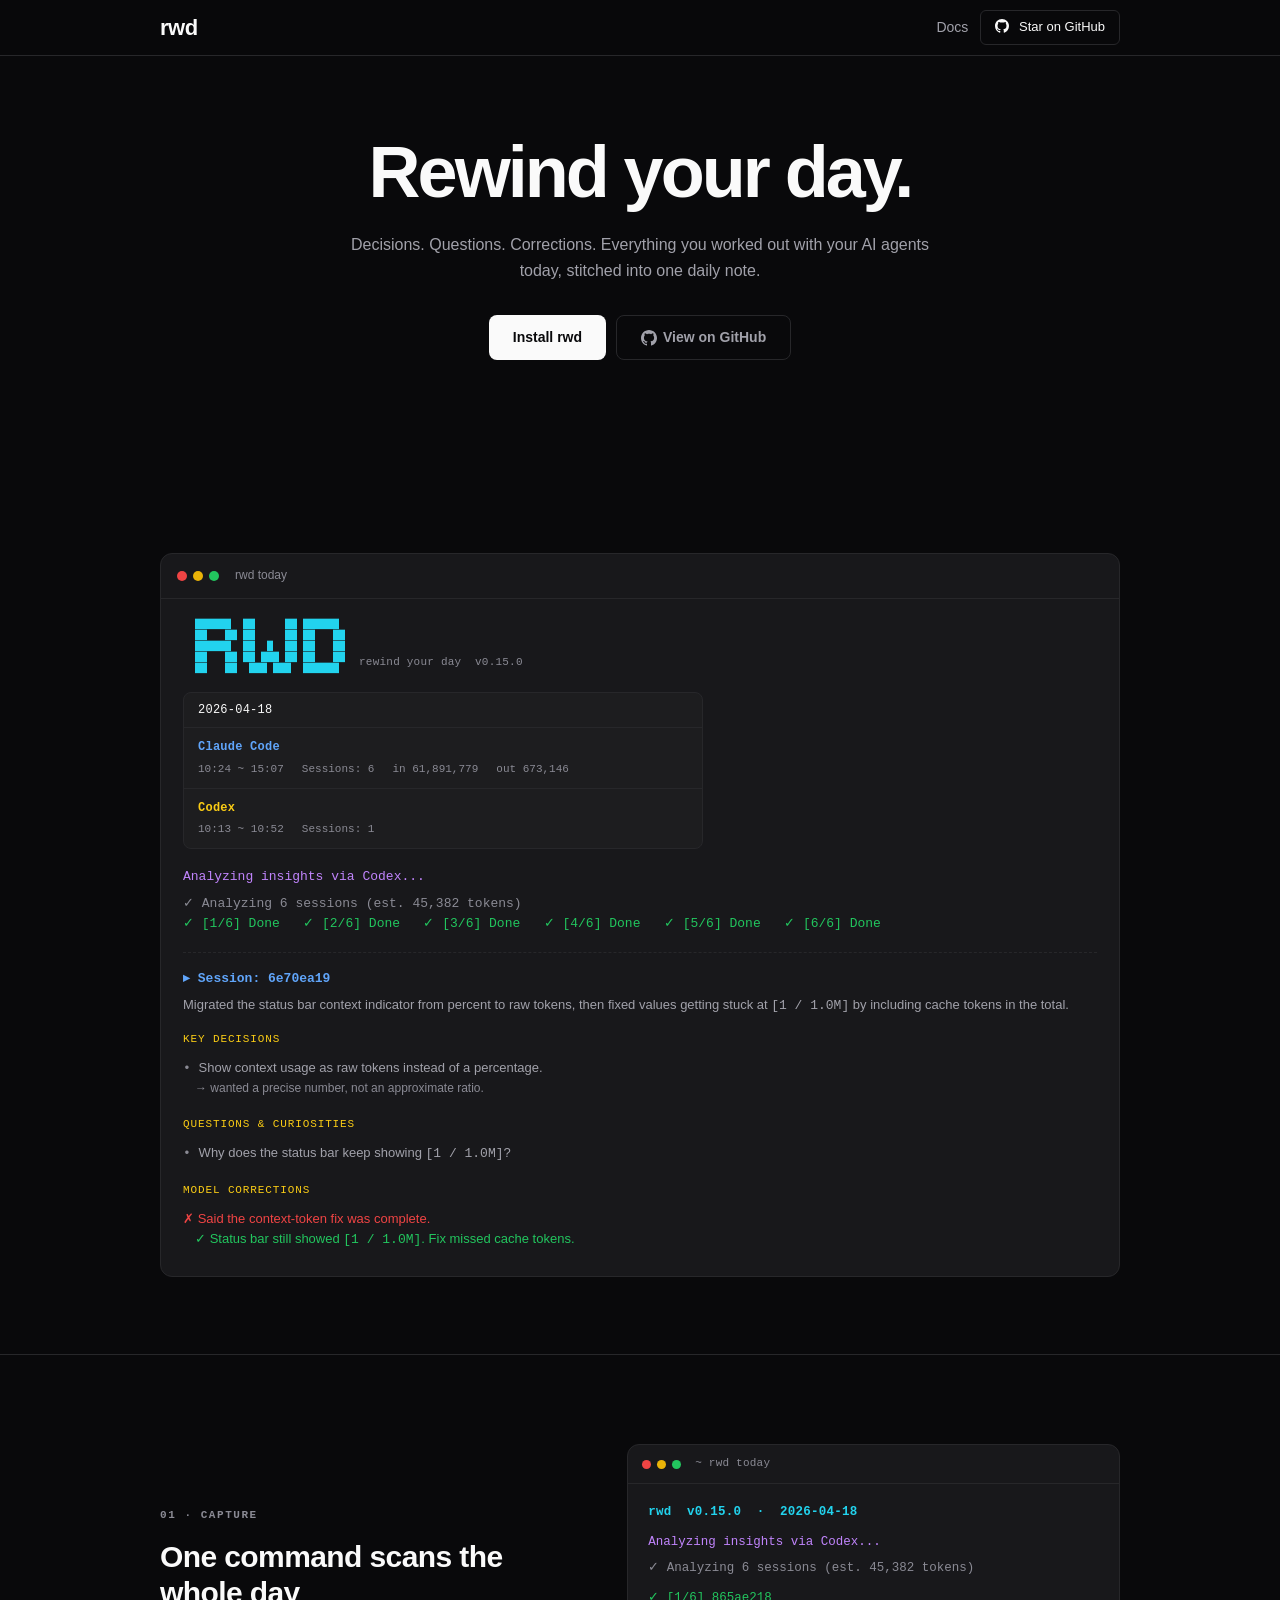
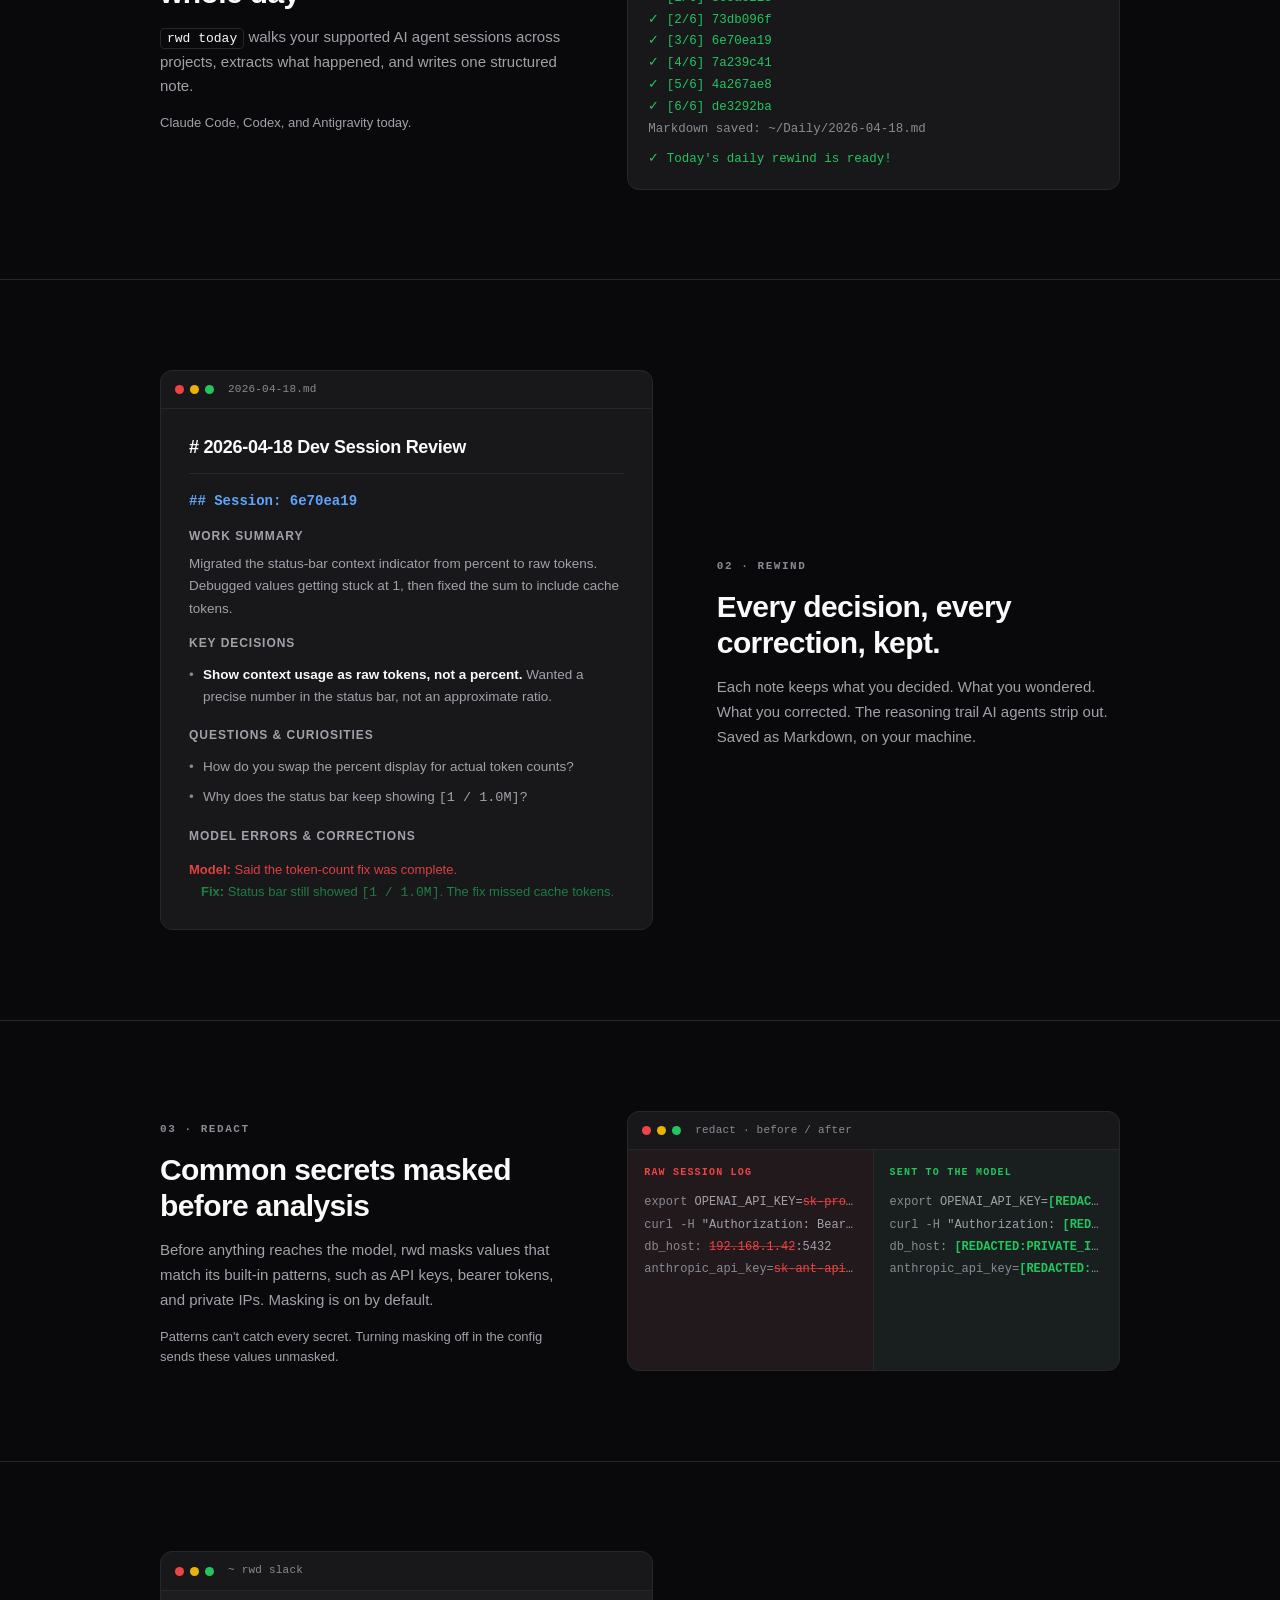
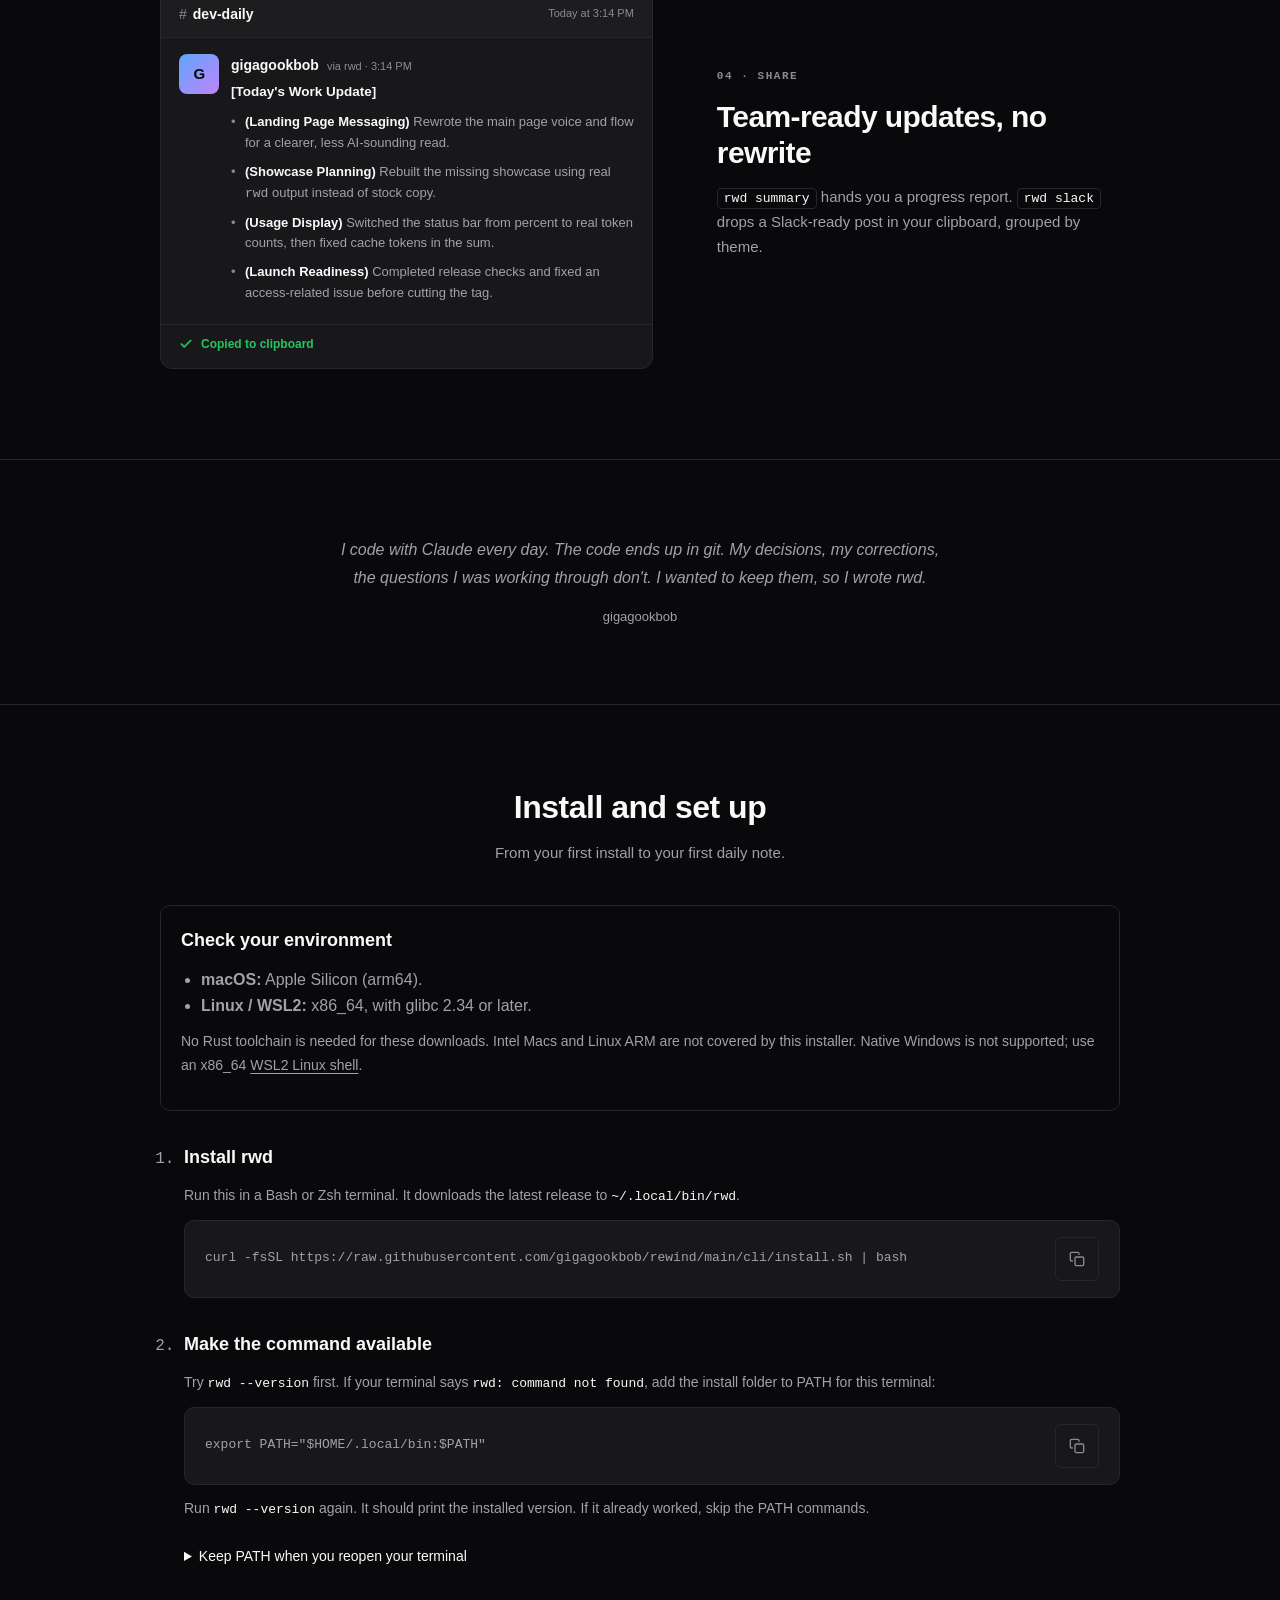
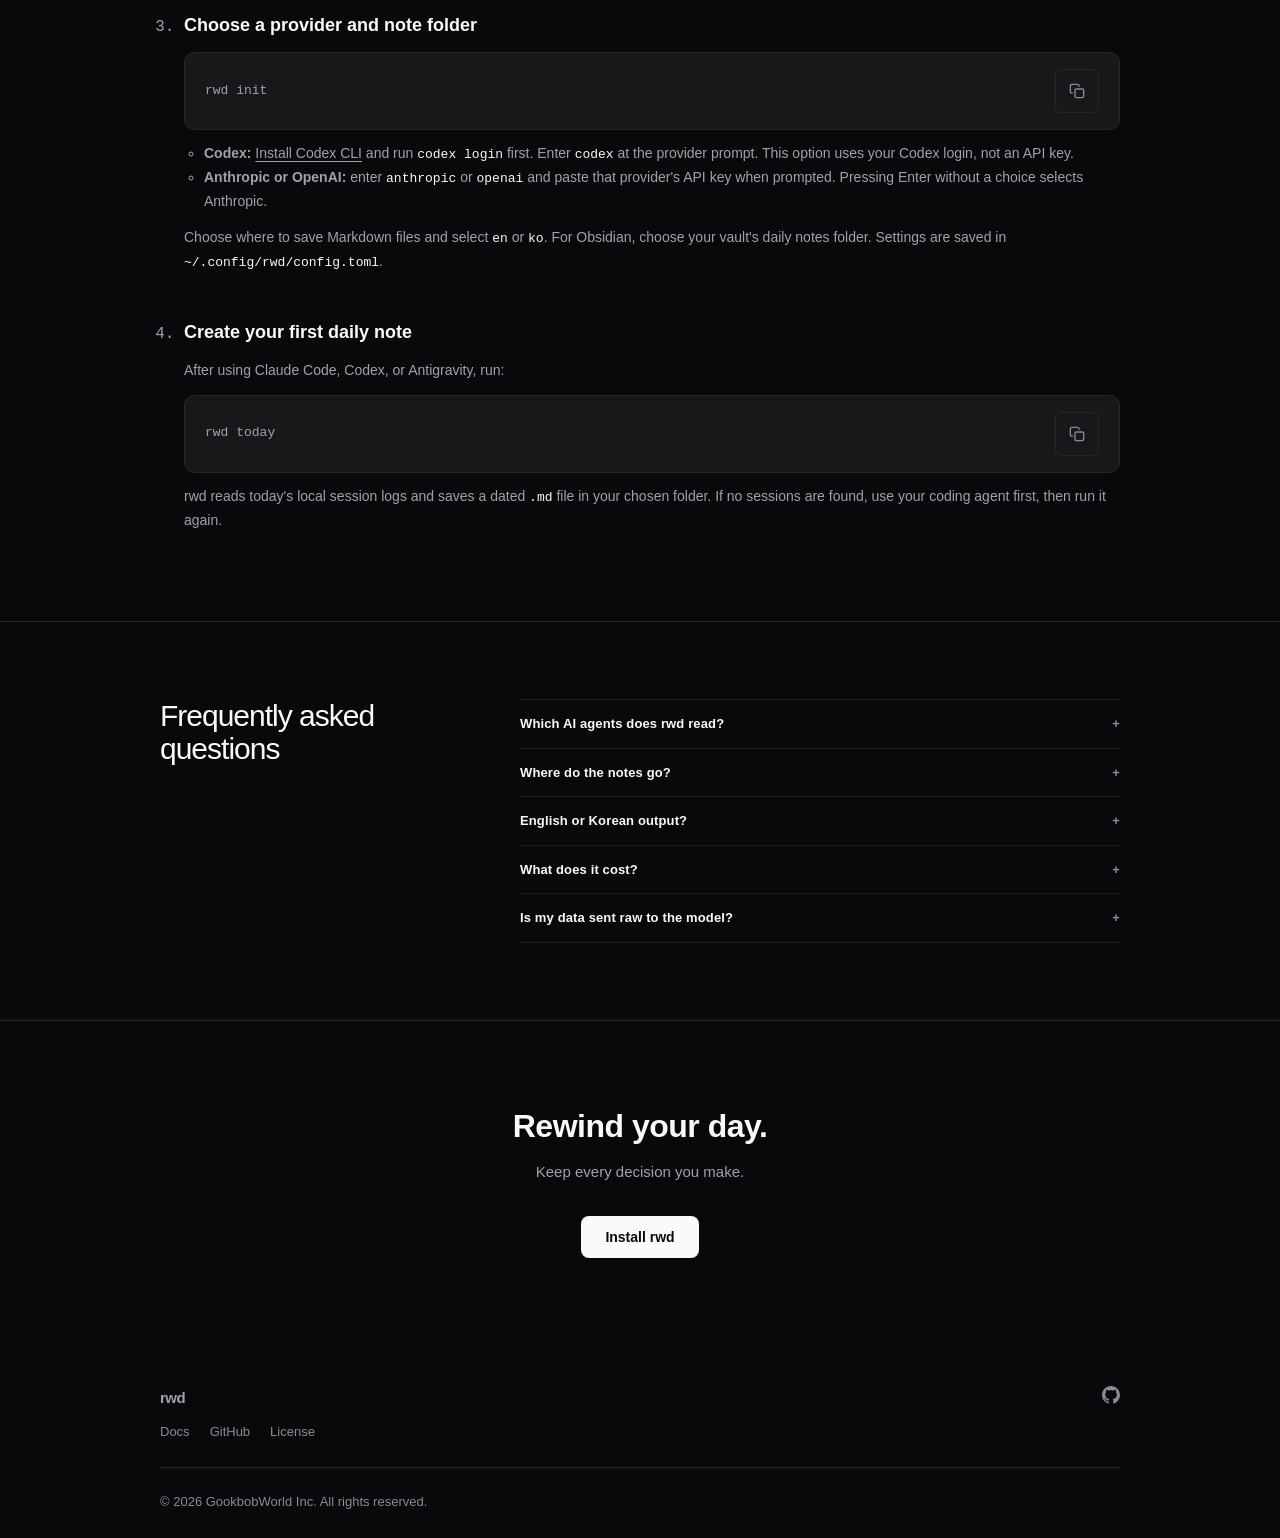
==== commit ae3735d5: "docs: 웹사이트 안내를 현재 CLI 지원 범위와 마스킹 조건에 맞춤 - 데모와 OG 이미지 원본의 버전을 v0.15.0으로 갱신 - 지원 목록과 메타 설명에 Antigravit" ====
--- a/website/index.html
+++ b/website/index.html
@@ -6,7 +6,7 @@
     <title>rwd: Rewind your day. Daily notes for Claude Code, Codex, and other AI agents.</title>
     <meta
       name="description"
-      content="Open-source CLI for AI agents like Claude Code and Codex. Turns your coding day into one daily note of decisions, questions, and corrections."
+      content="Open-source CLI for AI agents like Claude Code, Codex, and Antigravity. Turns your coding day into one daily note of decisions, questions, and corrections."
     />
     <meta name="robots" content="index,follow,max-image-preview:large" />
     <meta name="theme-color" content="#09090b" />
@@ -21,7 +21,7 @@
     />
     <meta
       property="og:description"
-      content="Open-source CLI for AI agents like Claude Code and Codex. Turns your coding day into one daily note of decisions, questions, and corrections."
+      content="Open-source CLI for AI agents like Claude Code, Codex, and Antigravity. Turns your coding day into one daily note of decisions, questions, and corrections."
     />
     <meta property="og:type" content="website" />
     <meta property="og:url" content="https://www.rewind.day/" />
@@ -45,7 +45,7 @@
     />
     <meta
       name="twitter:description"
-      content="Open-source CLI for AI agents like Claude Code and Codex. Turns your coding day into one daily note of decisions, questions, and corrections."
+      content="Open-source CLI for AI agents like Claude Code, Codex, and Antigravity. Turns your coding day into one daily note of decisions, questions, and corrections."
     />
     <meta name="twitter:image" content="https://www.rewind.day/assets/og-image.png" />
     <meta
@@ -62,14 +62,14 @@
             "@type": "WebSite",
             "name": "rwd",
             "url": "https://www.rewind.day/",
-            "description": "Open-source CLI for AI agents like Claude Code and Codex. Turns your coding day into one daily note of decisions, questions, and corrections."
+            "description": "Open-source CLI for AI agents like Claude Code, Codex, and Antigravity. Turns your coding day into one daily note of decisions, questions, and corrections."
           },
           {
             "@type": "SoftwareApplication",
             "name": "rwd",
             "applicationCategory": "DeveloperApplication",
             "operatingSystem": "macOS (Apple Silicon), Linux x86_64 and WSL2 x86_64 (glibc 2.34+)",
-            "description": "Open-source CLI for AI agents like Claude Code and Codex. Turns your coding day into one daily note of decisions, questions, and corrections.",
+            "description": "Open-source CLI for AI agents like Claude Code, Codex, and Antigravity. Turns your coding day into one daily note of decisions, questions, and corrections.",
             "url": "https://www.rewind.day/",
             "image": "https://www.rewind.day/assets/og-image.png",
             "license": "https://github.com/gigagookbob/rewind/blob/main/LICENSE",
@@ -80,9 +80,9 @@
               "priceCurrency": "USD"
             },
             "featureList": [
-              "Capture sessions from Claude Code and Codex automatically",
+              "Capture sessions from Claude Code, Codex, and Antigravity automatically",
               "Keep decisions, questions, and corrections in a daily Markdown note",
-              "Mask API keys, tokens, and private IPs locally before analysis",
+              "Mask common secret formats locally with built-in patterns before analysis",
               "Generate shareable summaries and Slack-ready posts"
             ]
           },
@@ -94,7 +94,7 @@
                 "name": "Which AI agents does rwd read?",
                 "acceptedAnswer": {
                   "@type": "Answer",
-                  "text": "Claude Code and Codex today. More CLIs on the way."
+                  "text": "Claude Code, Codex, and Antigravity (agy CLI, Antigravity app, and Antigravity IDE)."
                 }
               },
               {
@@ -126,7 +126,7 @@
                 "name": "Is my data sent raw to the model?",
                 "acceptedAnswer": {
                   "@type": "Answer",
-                  "text": "No. API keys, bearer tokens, and private IPs are masked locally before anything is sent."
+                  "text": "Not by default. Before sending to your chosen provider, rwd masks values that match its built-in patterns: API keys, bearer tokens, AWS, GitHub, and Slack tokens, private keys, quoted password, secret, or api_key assignments, and private IPs. The rest of the conversation is sent as is, and patterns can't catch every secret. Setting [redactor] enabled = false in the config turns masking off and sends these values unmasked."
                 }
               }
             ]
@@ -255,7 +255,7 @@
   ██████  ██  █  ██ ██   ██
   ██   ██ ██ ███ ██ ██   ██
   ██   ██  ███ ███  ██████</pre>
-                <span class="rwd-banner-meta">rewind your day &nbsp;v0.13.15</span>
+                <span class="rwd-banner-meta">rewind your day &nbsp;v0.15.0</span>
               </div>
 
               <div class="rwd-summary-card">
@@ -323,9 +323,9 @@
             <span class="showcase-eyebrow">01 · Capture</span>
             <h2 class="showcase-title">One command scans the whole day</h2>
             <p class="showcase-desc">
-              <code>rwd today</code> walks every AI agent session across your projects, extracts what happened, and writes one structured note.
+              <code>rwd today</code> walks your supported AI agent sessions across projects, extracts what happened, and writes one structured note.
             </p>
-            <p class="showcase-note">Claude Code and Codex today. More agents on the way.</p>
+            <p class="showcase-note">Claude Code, Codex, and Antigravity today.</p>
           </div>
           <div class="mockup mockup-progress">
             <div class="mockup-header">
@@ -333,7 +333,7 @@
               <span class="mockup-title">~ rwd today</span>
             </div>
             <div class="mockup-body">
-              <span class="progress-line progress-banner">rwd &nbsp;v0.13.15 &nbsp;&middot;&nbsp; 2026-04-18</span>
+              <span class="progress-line progress-banner">rwd &nbsp;v0.15.0 &nbsp;&middot;&nbsp; 2026-04-18</span>
               <span class="progress-line progress-magenta">Analyzing insights via Codex...</span>
               <span class="progress-line progress-info">&#10003; Analyzing 6 sessions (est. 45,382 tokens)</span>
               <span class="progress-line progress-step-done">&#10003; [1/6] 865ae218</span>
@@ -402,10 +402,11 @@
         <div class="showcase-inner">
           <div class="showcase-text">
             <span class="showcase-eyebrow">03 · Redact</span>
-            <h2 class="showcase-title">Secrets masked before analysis</h2>
+            <h2 class="showcase-title">Common secrets masked before analysis</h2>
             <p class="showcase-desc">
-              Sensitive values get masked locally before anything touches an LLM. API keys, bearer tokens, private IPs stay on your machine.
+              Before anything reaches the model, rwd masks values that match its built-in patterns, such as API keys, bearer tokens, and private IPs. Masking is on by default.
             </p>
+            <p class="showcase-note">Patterns can't catch every secret. Turning masking off in the config sends these values unmasked.</p>
           </div>
           <div class="mockup mockup-diff">
             <div class="mockup-header">
@@ -424,7 +425,7 @@
                 <div class="diff-col diff-col--masked">
                   <div class="diff-col-label">Sent to the model</div>
                   <span class="diff-line"><span class="diff-line--dim">export</span> OPENAI_API_KEY=<span class="diff-mask">[REDACTED:API_KEY]</span></span>
-                  <span class="diff-line"><span class="diff-line--dim">curl -H</span> "Authorization: Bearer <span class="diff-mask">[REDACTED:BEARER]</span>"</span>
+                  <span class="diff-line"><span class="diff-line--dim">curl -H</span> "Authorization: <span class="diff-mask">[REDACTED:BEARER_TOKEN]</span>"</span>
                   <span class="diff-line"><span class="diff-line--dim">db_host:</span> <span class="diff-mask">[REDACTED:PRIVATE_IP]</span>:5432</span>
                   <span class="diff-line"><span class="diff-line--dim">anthropic_api_key=</span><span class="diff-mask">[REDACTED:API_KEY]</span></span>
                 </div>
@@ -583,7 +584,7 @@
             </li>
             <li>
               <h3>Create your first daily note</h3>
-              <p>After using Claude Code or Codex, run:</p>
+              <p>After using Claude Code, Codex, or Antigravity, run:</p>
               <div class="install-block">
                 <div class="install-info">
 
@@ -612,7 +613,7 @@
                 <span class="faq-icon">+</span>
               </button>
               <div class="faq-answer">
-                <p>Claude Code and Codex today. More CLIs on the way.</p>
+                <p>Claude Code, Codex, and Antigravity (agy CLI, Antigravity app, and Antigravity IDE).</p>
               </div>
             </div>
             <div class="faq-item">
@@ -648,7 +649,8 @@
                 <span class="faq-icon">+</span>
               </button>
               <div class="faq-answer">
-                <p>No. API keys, bearer tokens, and private IPs are masked locally before anything is sent.</p>
+                <p>Not by default. Before sending to your chosen provider, rwd masks values that match its built-in patterns: API keys, bearer tokens, AWS, GitHub, and Slack tokens, private keys, quoted <code>password</code>, <code>secret</code>, or <code>api_key</code> assignments, and private IPs. The rest of the conversation is sent as is, and patterns can't catch every secret.</p>
+                <p>To turn masking off, set <code>[redactor] enabled = false</code> in <code>~/.config/rwd/config.toml</code>. These values are then sent unmasked.</p>
               </div>
             </div>
           </div>
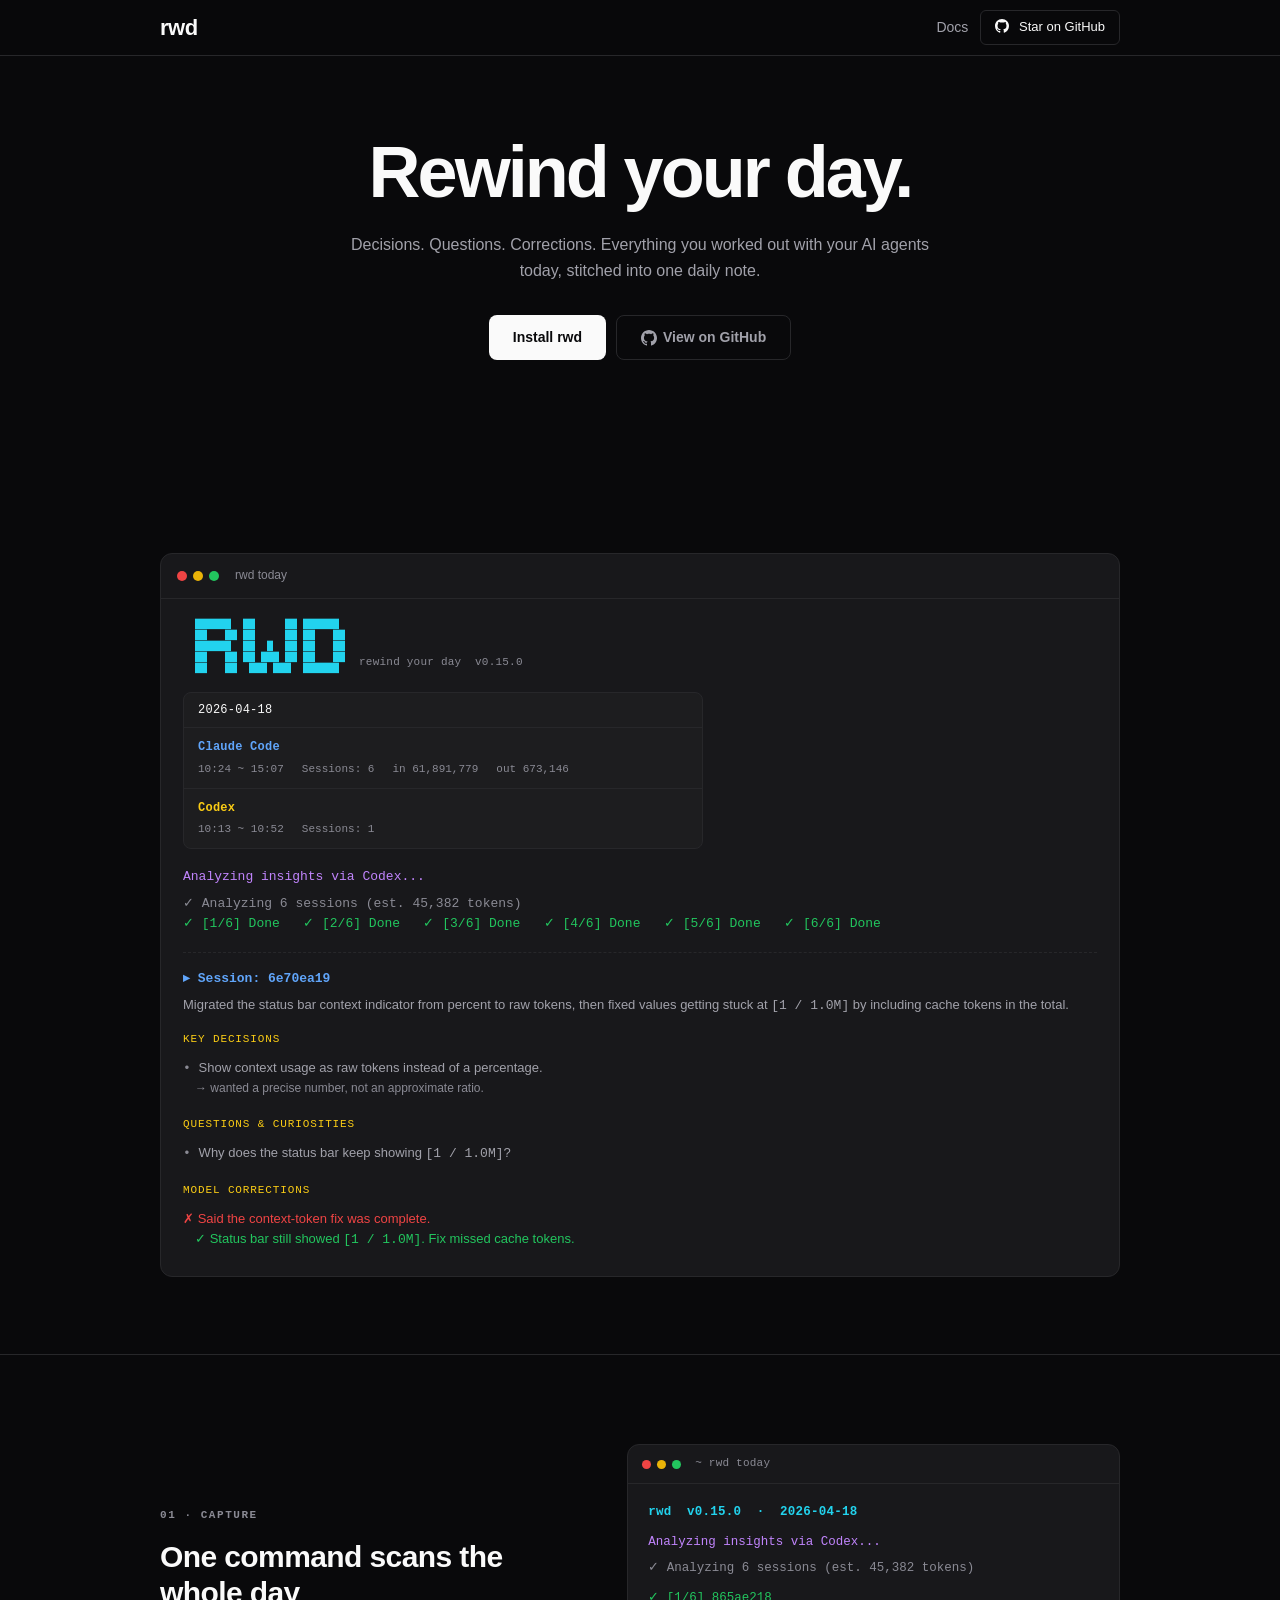
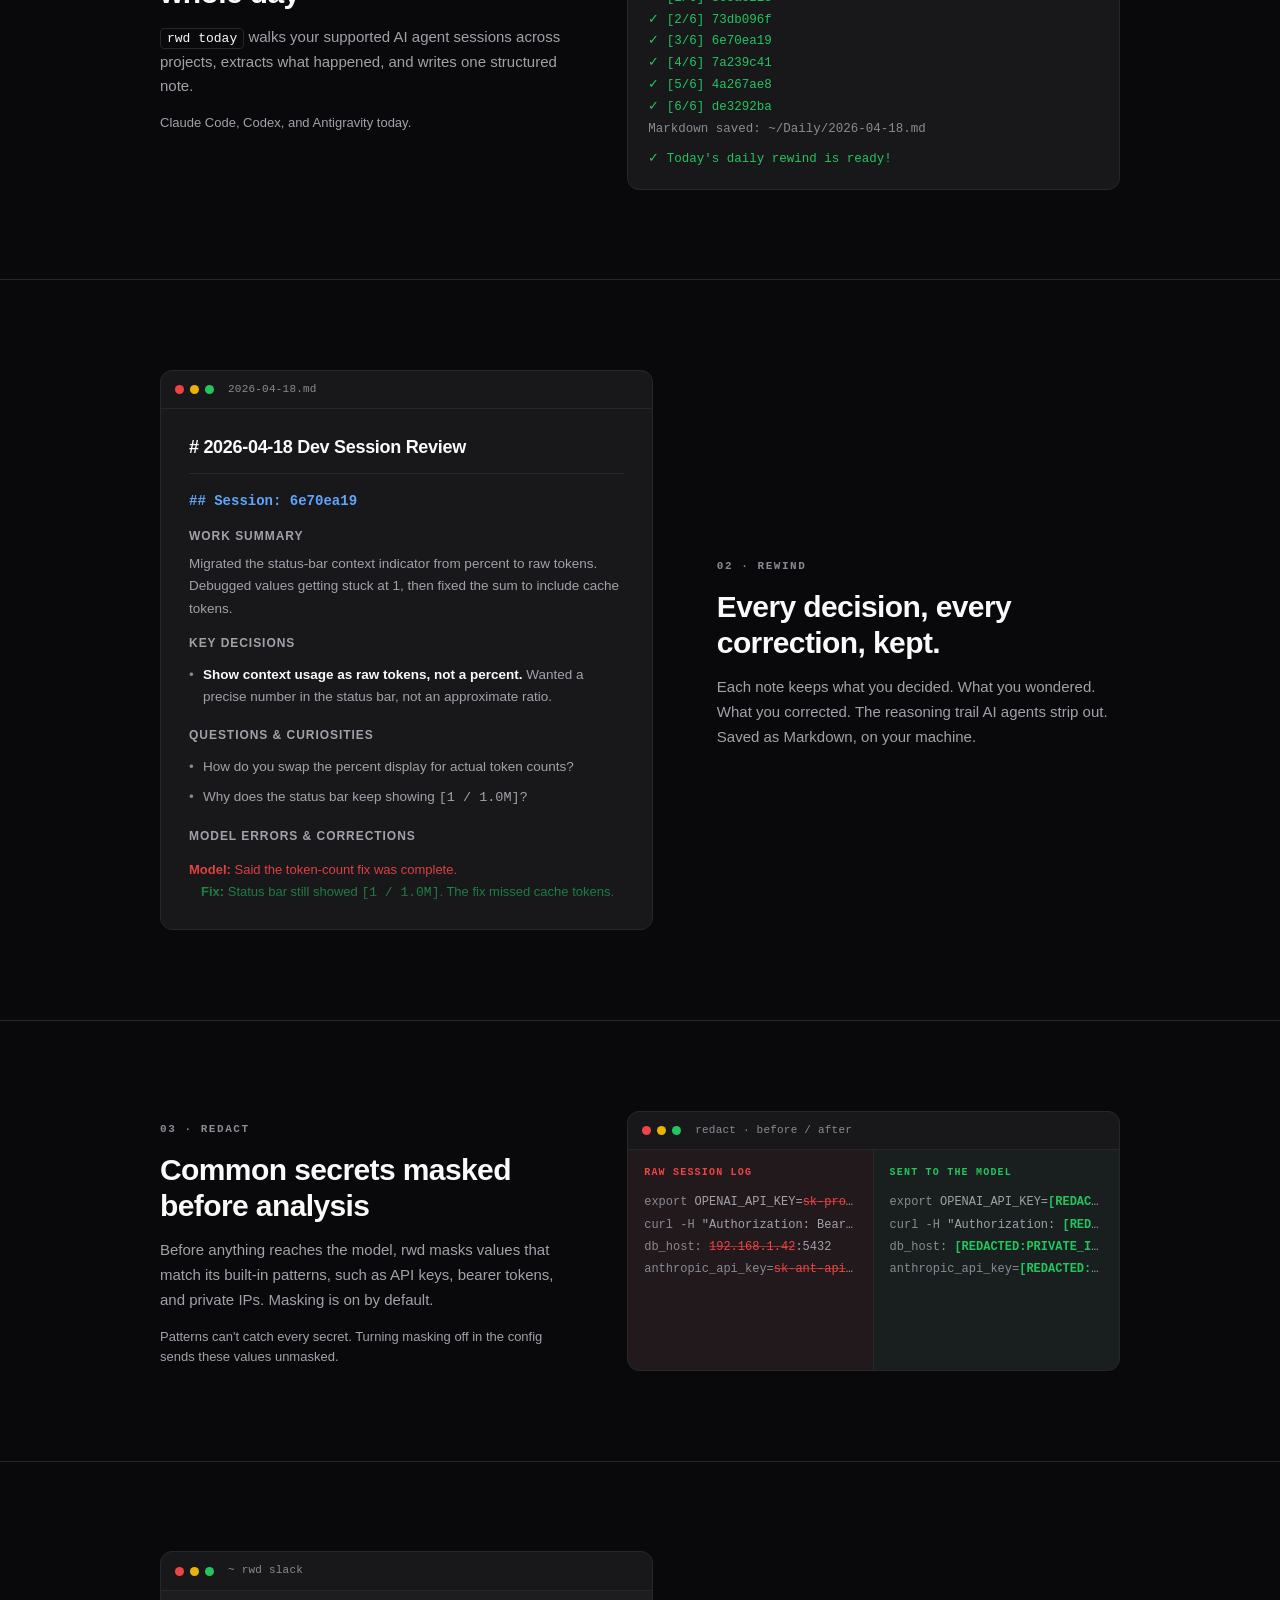
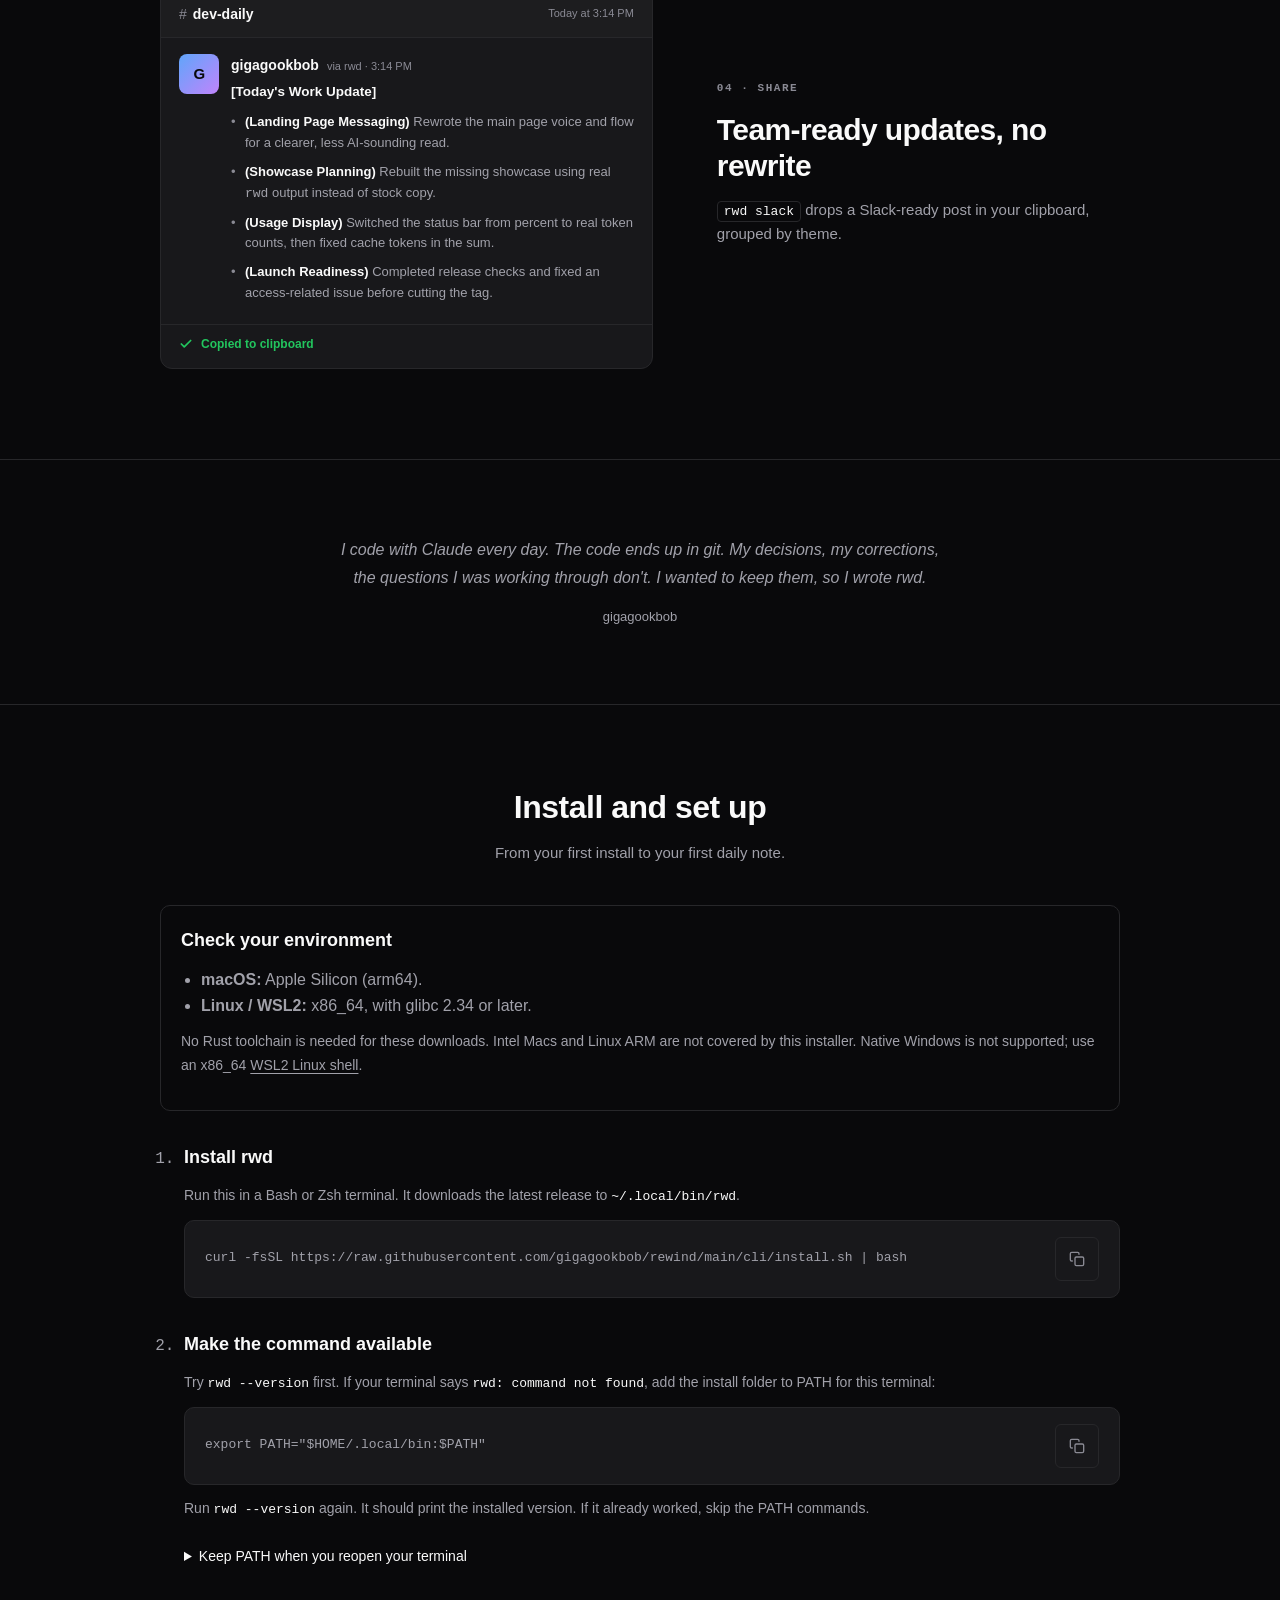
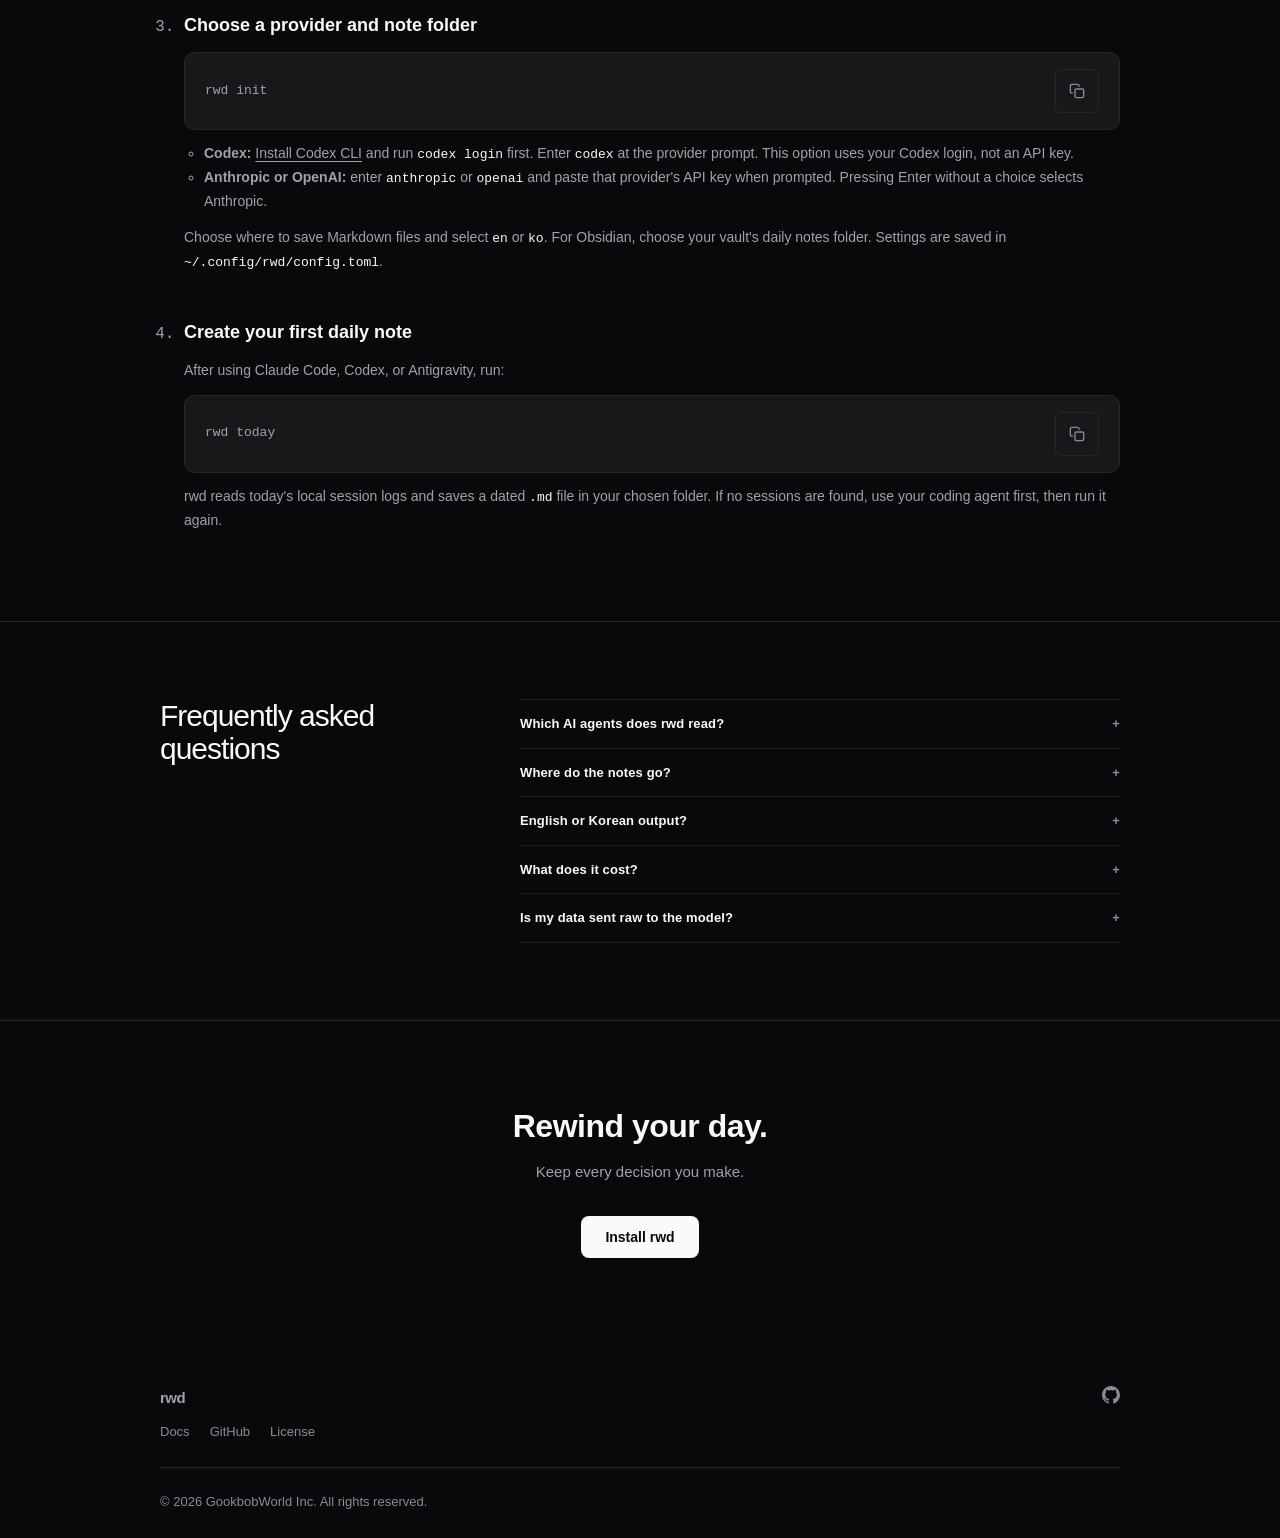
==== commit 4302489d: "refactor: rwd summary 명령어 제거 today의 상단 요약과 slack이 같은 역할을 나눠 맡고 있어 summary 명령을 없앤다. 예전 노트에 남은 summary" ====
--- a/website/index.html
+++ b/website/index.html
@@ -26,8 +26,8 @@
     <meta property="og:type" content="website" />
     <meta property="og:url" content="https://www.rewind.day/" />
     <meta property="og:site_name" content="rwd" />
-    <meta property="og:image" content="https://www.rewind.day/assets/og-image.png" />
-    <meta property="og:image:secure_url" content="https://www.rewind.day/assets/og-image.png" />
+    <meta property="og:image" content="https://www.rewind.day/assets/og-image-v0.15.0.png" />
+    <meta property="og:image:secure_url" content="https://www.rewind.day/assets/og-image-v0.15.0.png" />
     <meta property="og:image:type" content="image/png" />
     <meta property="og:image:width" content="1200" />
     <meta property="og:image:height" content="630" />
@@ -47,7 +47,7 @@
       name="twitter:description"
       content="Open-source CLI for AI agents like Claude Code, Codex, and Antigravity. Turns your coding day into one daily note of decisions, questions, and corrections."
     />
-    <meta name="twitter:image" content="https://www.rewind.day/assets/og-image.png" />
+    <meta name="twitter:image" content="https://www.rewind.day/assets/og-image-v0.15.0.png" />
     <meta
       name="twitter:image:alt"
       content="rwd, an open-source CLI that turns your AI agent sessions into a daily note."
@@ -71,7 +71,7 @@
             "operatingSystem": "macOS (Apple Silicon), Linux x86_64 and WSL2 x86_64 (glibc 2.34+)",
             "description": "Open-source CLI for AI agents like Claude Code, Codex, and Antigravity. Turns your coding day into one daily note of decisions, questions, and corrections.",
             "url": "https://www.rewind.day/",
-            "image": "https://www.rewind.day/assets/og-image.png",
+            "image": "https://www.rewind.day/assets/og-image-v0.15.0.png",
             "license": "https://github.com/gigagookbob/rewind/blob/main/LICENSE",
             "sameAs": ["https://github.com/gigagookbob/rewind"],
             "offers": {
@@ -110,7 +110,7 @@
                 "name": "English or Korean output?",
                 "acceptedAnswer": {
                   "@type": "Answer",
-                  "text": "Both. Add --lang en or --lang ko to today, summary, or slack."
+                  "text": "Both. Add --lang en or --lang ko to today or slack."
                 }
               },
               {
@@ -444,7 +444,7 @@
             <span class="showcase-eyebrow">04 · Share</span>
             <h2 class="showcase-title">Team-ready updates, no rewrite</h2>
             <p class="showcase-desc">
-              <code>rwd summary</code> hands you a progress report. <code>rwd slack</code> drops a Slack-ready post in your clipboard, grouped by theme.
+              <code>rwd slack</code> drops a Slack-ready post in your clipboard, grouped by theme.
             </p>
           </div>
           <div class="mockup mockup-chat">
@@ -631,7 +631,7 @@
                 <span class="faq-icon">+</span>
               </button>
               <div class="faq-answer">
-                <p>Both. Add <code>--lang en</code> or <code>--lang ko</code> to <code>today</code>, <code>summary</code>, or <code>slack</code>.</p>
+                <p>Both. Add <code>--lang en</code> or <code>--lang ko</code> to <code>today</code> or <code>slack</code>.</p>
               </div>
             </div>
             <div class="faq-item">
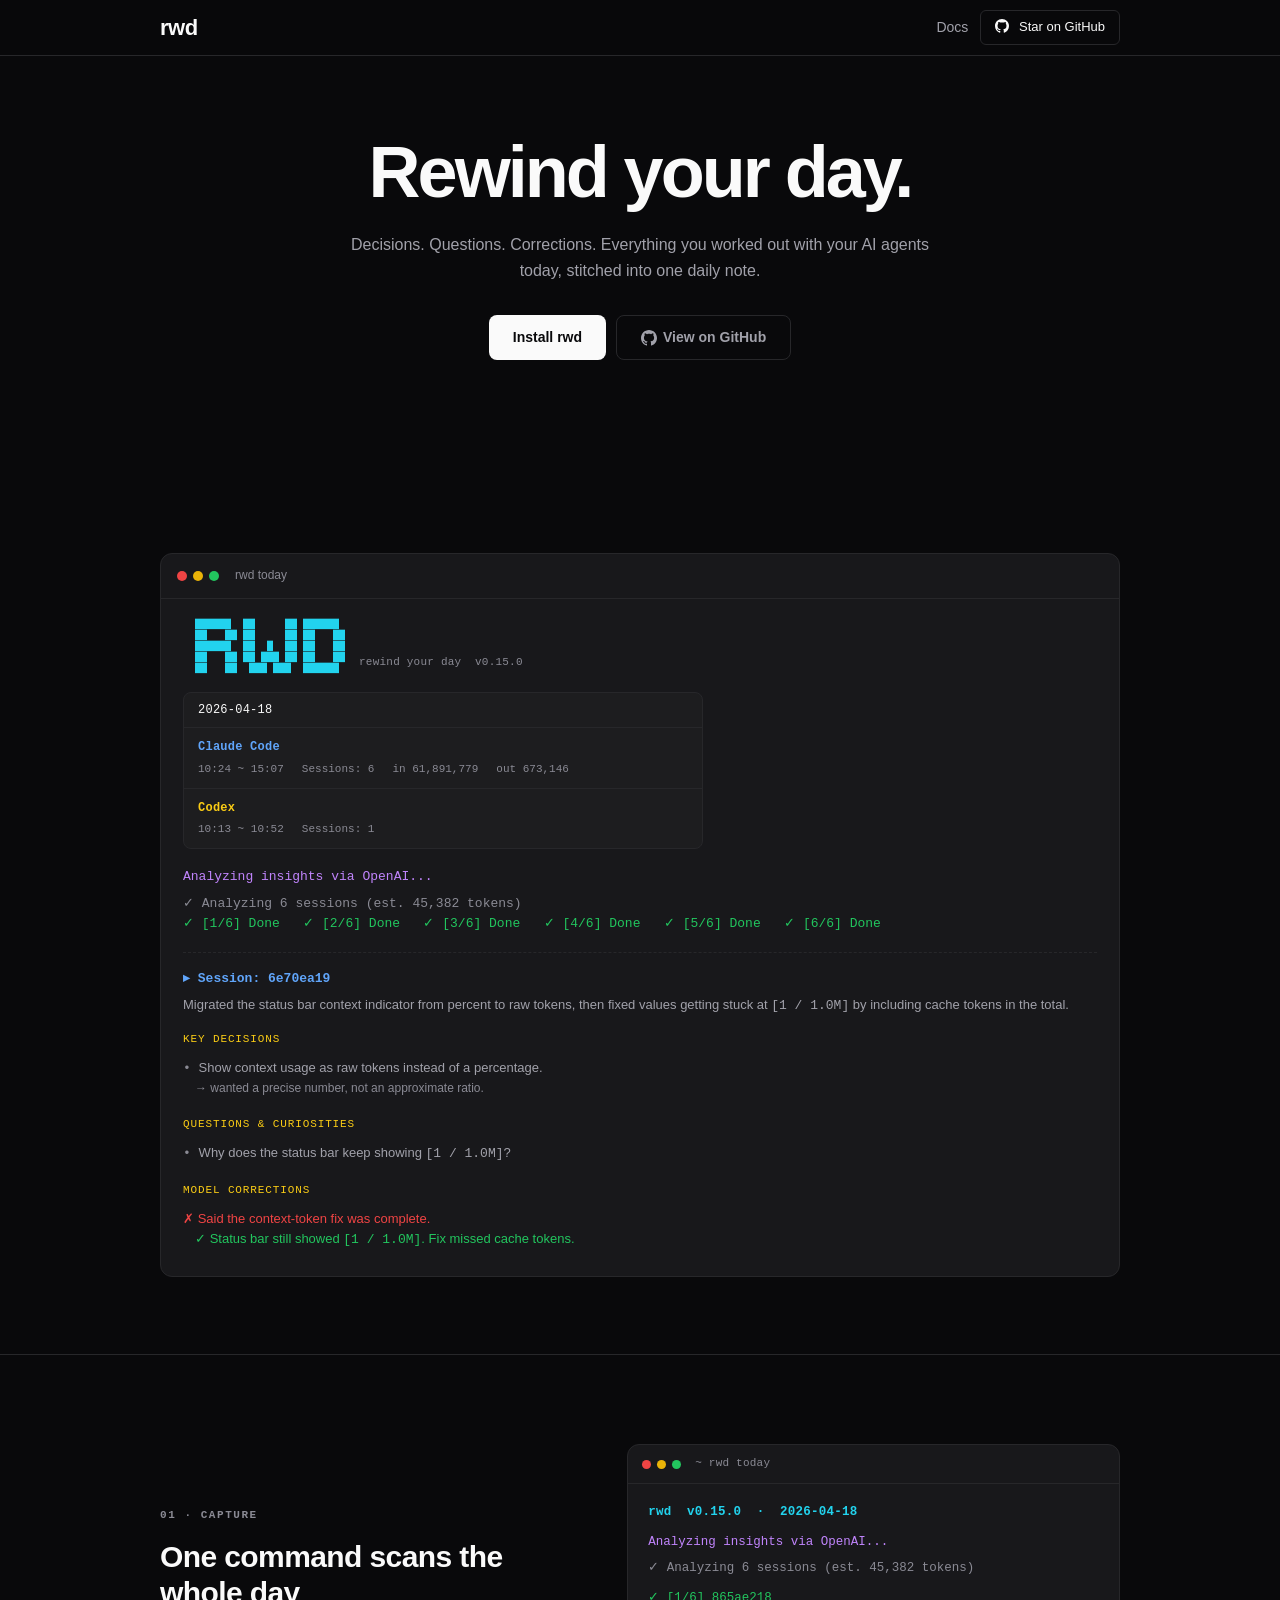
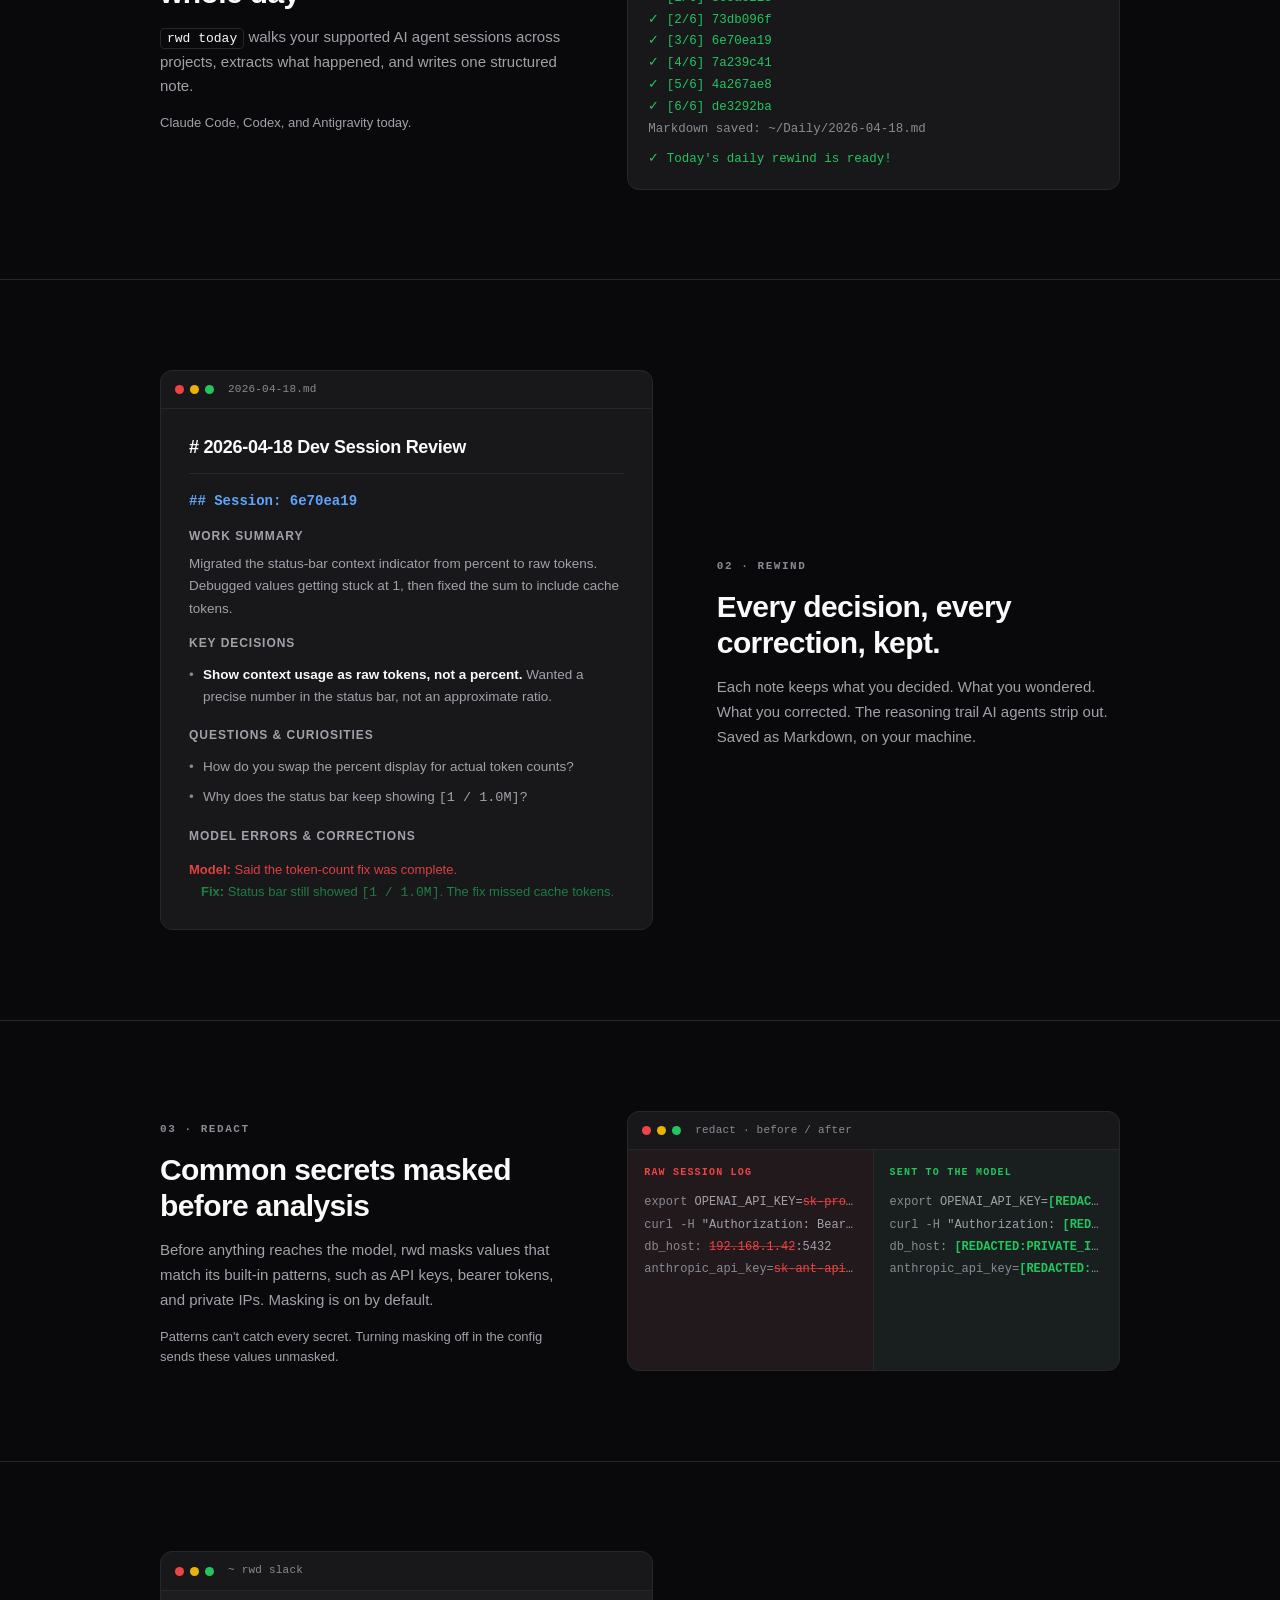
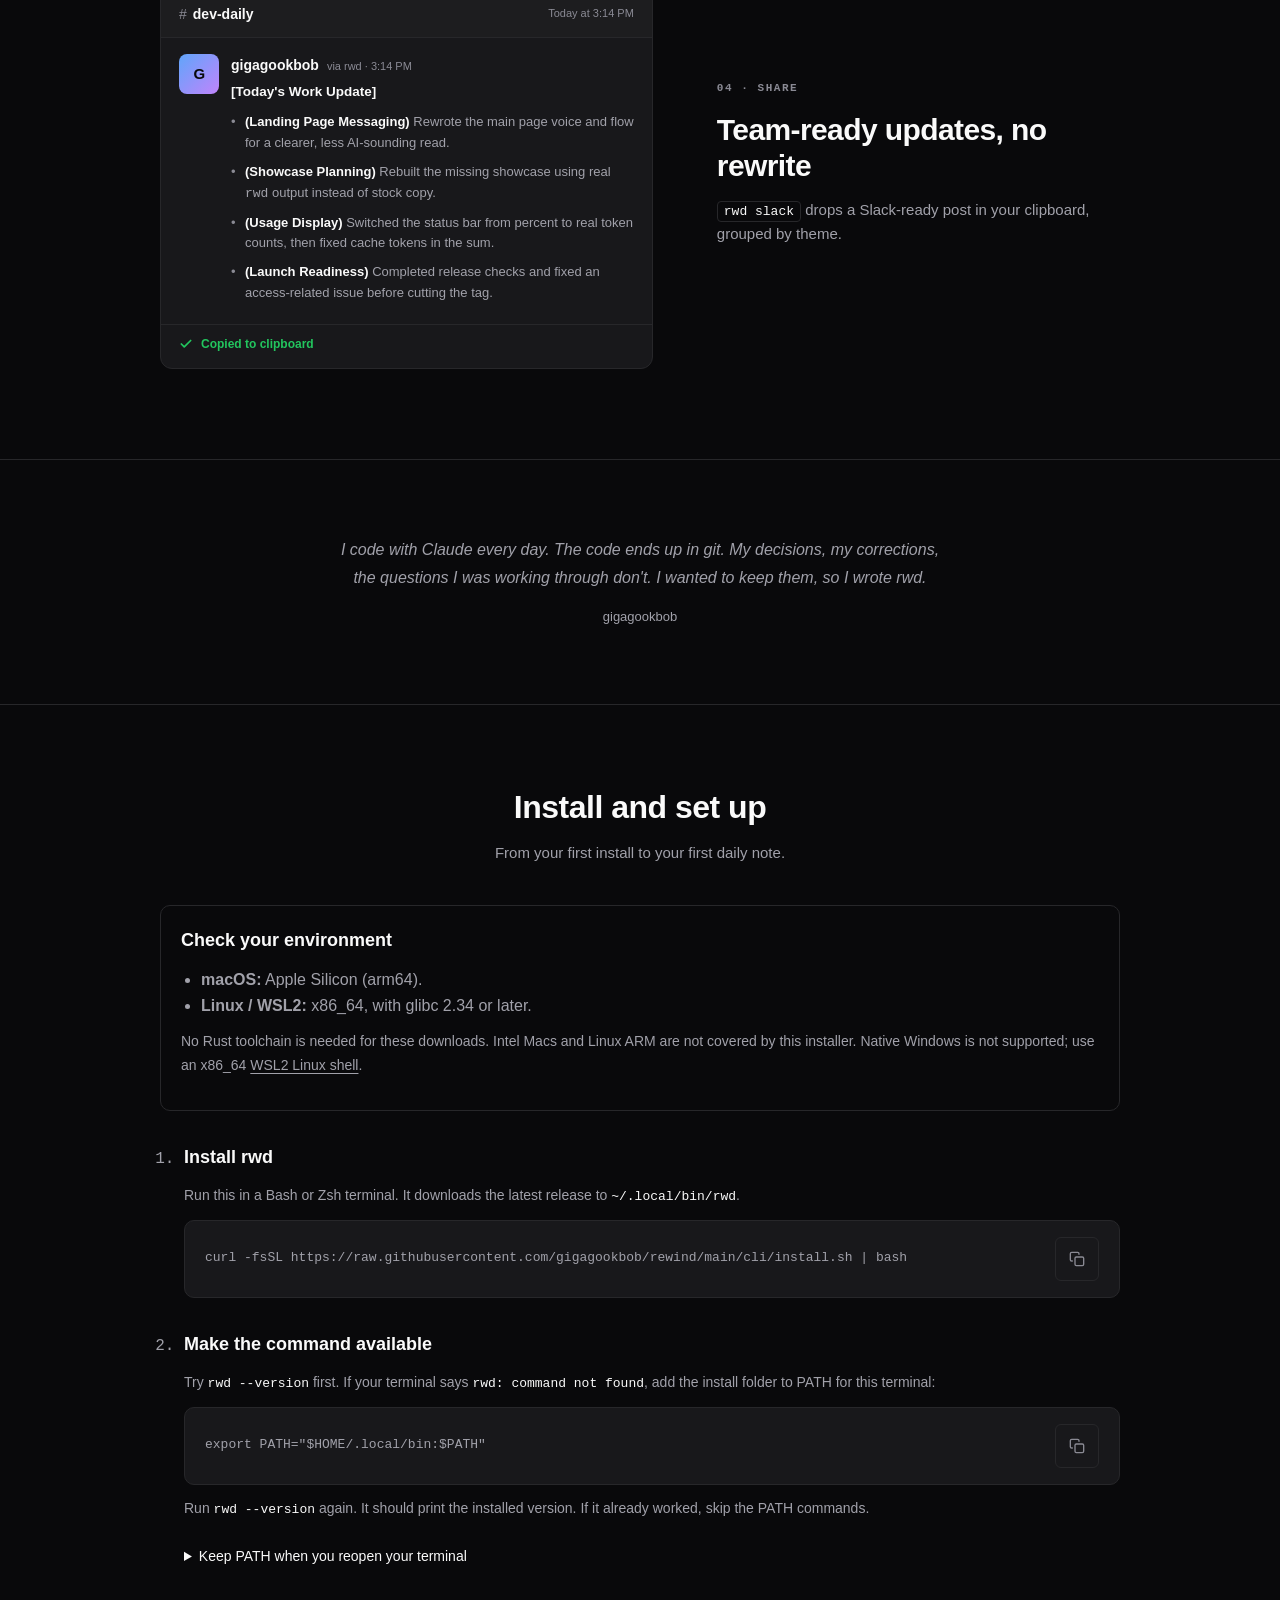
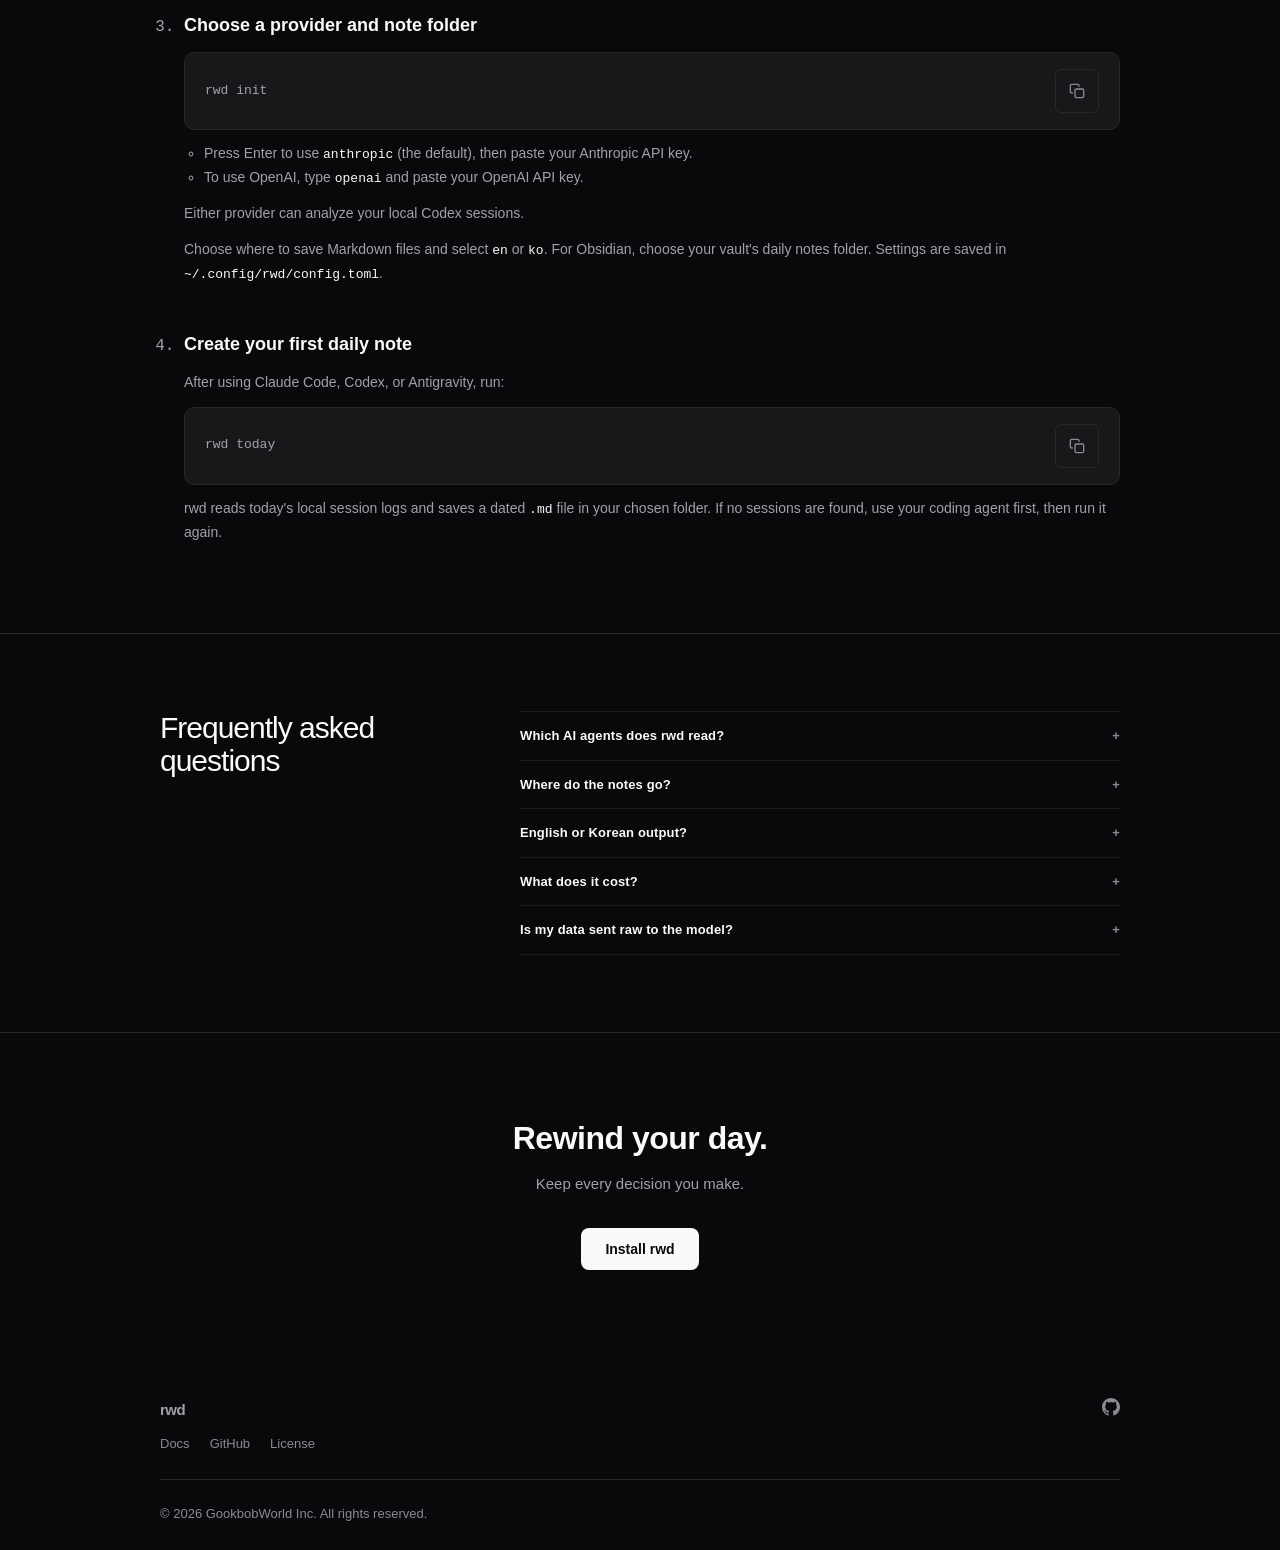
==== commit 0fe3b615: "fix: 홈페이지의 Codex 로그인 안내 수정" ====
--- a/website/index.html
+++ b/website/index.html
@@ -26,8 +26,8 @@
     <meta property="og:type" content="website" />
     <meta property="og:url" content="https://www.rewind.day/" />
     <meta property="og:site_name" content="rwd" />
-    <meta property="og:image" content="https://www.rewind.day/assets/og-image-v0.15.0.png" />
-    <meta property="og:image:secure_url" content="https://www.rewind.day/assets/og-image-v0.15.0.png" />
+    <meta property="og:image" content="https://www.rewind.day/assets/og-image-v0.15.0-openai.png" />
+    <meta property="og:image:secure_url" content="https://www.rewind.day/assets/og-image-v0.15.0-openai.png" />
     <meta property="og:image:type" content="image/png" />
     <meta property="og:image:width" content="1200" />
     <meta property="og:image:height" content="630" />
@@ -47,7 +47,7 @@
       name="twitter:description"
       content="Open-source CLI for AI agents like Claude Code, Codex, and Antigravity. Turns your coding day into one daily note of decisions, questions, and corrections."
     />
-    <meta name="twitter:image" content="https://www.rewind.day/assets/og-image-v0.15.0.png" />
+    <meta name="twitter:image" content="https://www.rewind.day/assets/og-image-v0.15.0-openai.png" />
     <meta
       name="twitter:image:alt"
       content="rwd, an open-source CLI that turns your AI agent sessions into a daily note."
@@ -71,7 +71,7 @@
             "operatingSystem": "macOS (Apple Silicon), Linux x86_64 and WSL2 x86_64 (glibc 2.34+)",
             "description": "Open-source CLI for AI agents like Claude Code, Codex, and Antigravity. Turns your coding day into one daily note of decisions, questions, and corrections.",
             "url": "https://www.rewind.day/",
-            "image": "https://www.rewind.day/assets/og-image-v0.15.0.png",
+            "image": "https://www.rewind.day/assets/og-image-v0.15.0-openai.png",
             "license": "https://github.com/gigagookbob/rewind/blob/main/LICENSE",
             "sameAs": ["https://github.com/gigagookbob/rewind"],
             "offers": {
@@ -118,7 +118,7 @@
                 "name": "What does it cost?",
                 "acceptedAnswer": {
                   "@type": "Answer",
-                  "text": "rwd is free and MIT licensed. Use your Codex CLI login, or your own OpenAI or Anthropic API key."
+                  "text": "rwd is free and MIT licensed. Analysis uses your own Anthropic or OpenAI API key. Your provider's API rates apply."
                 }
               },
               {
@@ -280,7 +280,7 @@
                 </div>
               </div>
 
-              <span class="rwd-line rwd-line--magenta">Analyzing insights via Codex...</span>
+              <span class="rwd-line rwd-line--magenta">Analyzing insights via OpenAI...</span>
               <span class="rwd-line rwd-line--dim">&#10003; Analyzing 6 sessions (est. 45,382 tokens)</span>
               <span class="rwd-line rwd-line--check">&#10003; [1/6] Done &nbsp; &#10003; [2/6] Done &nbsp; &#10003; [3/6] Done &nbsp; &#10003; [4/6] Done &nbsp; &#10003; [5/6] Done &nbsp; &#10003; [6/6] Done</span>
 
@@ -334,7 +334,7 @@
             </div>
             <div class="mockup-body">
               <span class="progress-line progress-banner">rwd &nbsp;v0.15.0 &nbsp;&middot;&nbsp; 2026-04-18</span>
-              <span class="progress-line progress-magenta">Analyzing insights via Codex...</span>
+              <span class="progress-line progress-magenta">Analyzing insights via OpenAI...</span>
               <span class="progress-line progress-info">&#10003; Analyzing 6 sessions (est. 45,382 tokens)</span>
               <span class="progress-line progress-step-done">&#10003; [1/6] 865ae218</span>
               <span class="progress-line progress-step-done">&#10003; [2/6] 73db096f</span>
@@ -577,9 +577,10 @@
                 </button>
               </div>
               <ul class="install-choices">
-                <li><strong>Codex:</strong> <a href="https://learn.chatgpt.com/docs/codex/cli" target="_blank" rel="noopener">Install Codex CLI</a> and run <code>codex login</code> first. Enter <code>codex</code> at the provider prompt. This option uses your Codex login, not an API key.</li>
-                <li><strong>Anthropic or OpenAI:</strong> enter <code>anthropic</code> or <code>openai</code> and paste that provider's API key when prompted. Pressing Enter without a choice selects Anthropic.</li>
+                <li>Press Enter to use <code>anthropic</code> (the default), then paste your Anthropic API key.</li>
+                <li>To use OpenAI, type <code>openai</code> and paste your OpenAI API key.</li>
               </ul>
+              <p>Either provider can analyze your local Codex sessions.</p>
               <p>Choose where to save Markdown files and select <code>en</code> or <code>ko</code>. For Obsidian, choose your vault's daily notes folder. Settings are saved in <code>~/.config/rwd/config.toml</code>.</p>
             </li>
             <li>
@@ -640,7 +641,7 @@
                 <span class="faq-icon">+</span>
               </button>
               <div class="faq-answer">
-                <p>rwd is free and MIT licensed. Use your Codex CLI login, or your own OpenAI or Anthropic API key.</p>
+                <p>rwd is free and MIT licensed. Analysis uses your own Anthropic or OpenAI API key. Your provider's API rates apply.</p>
               </div>
             </div>
             <div class="faq-item">
